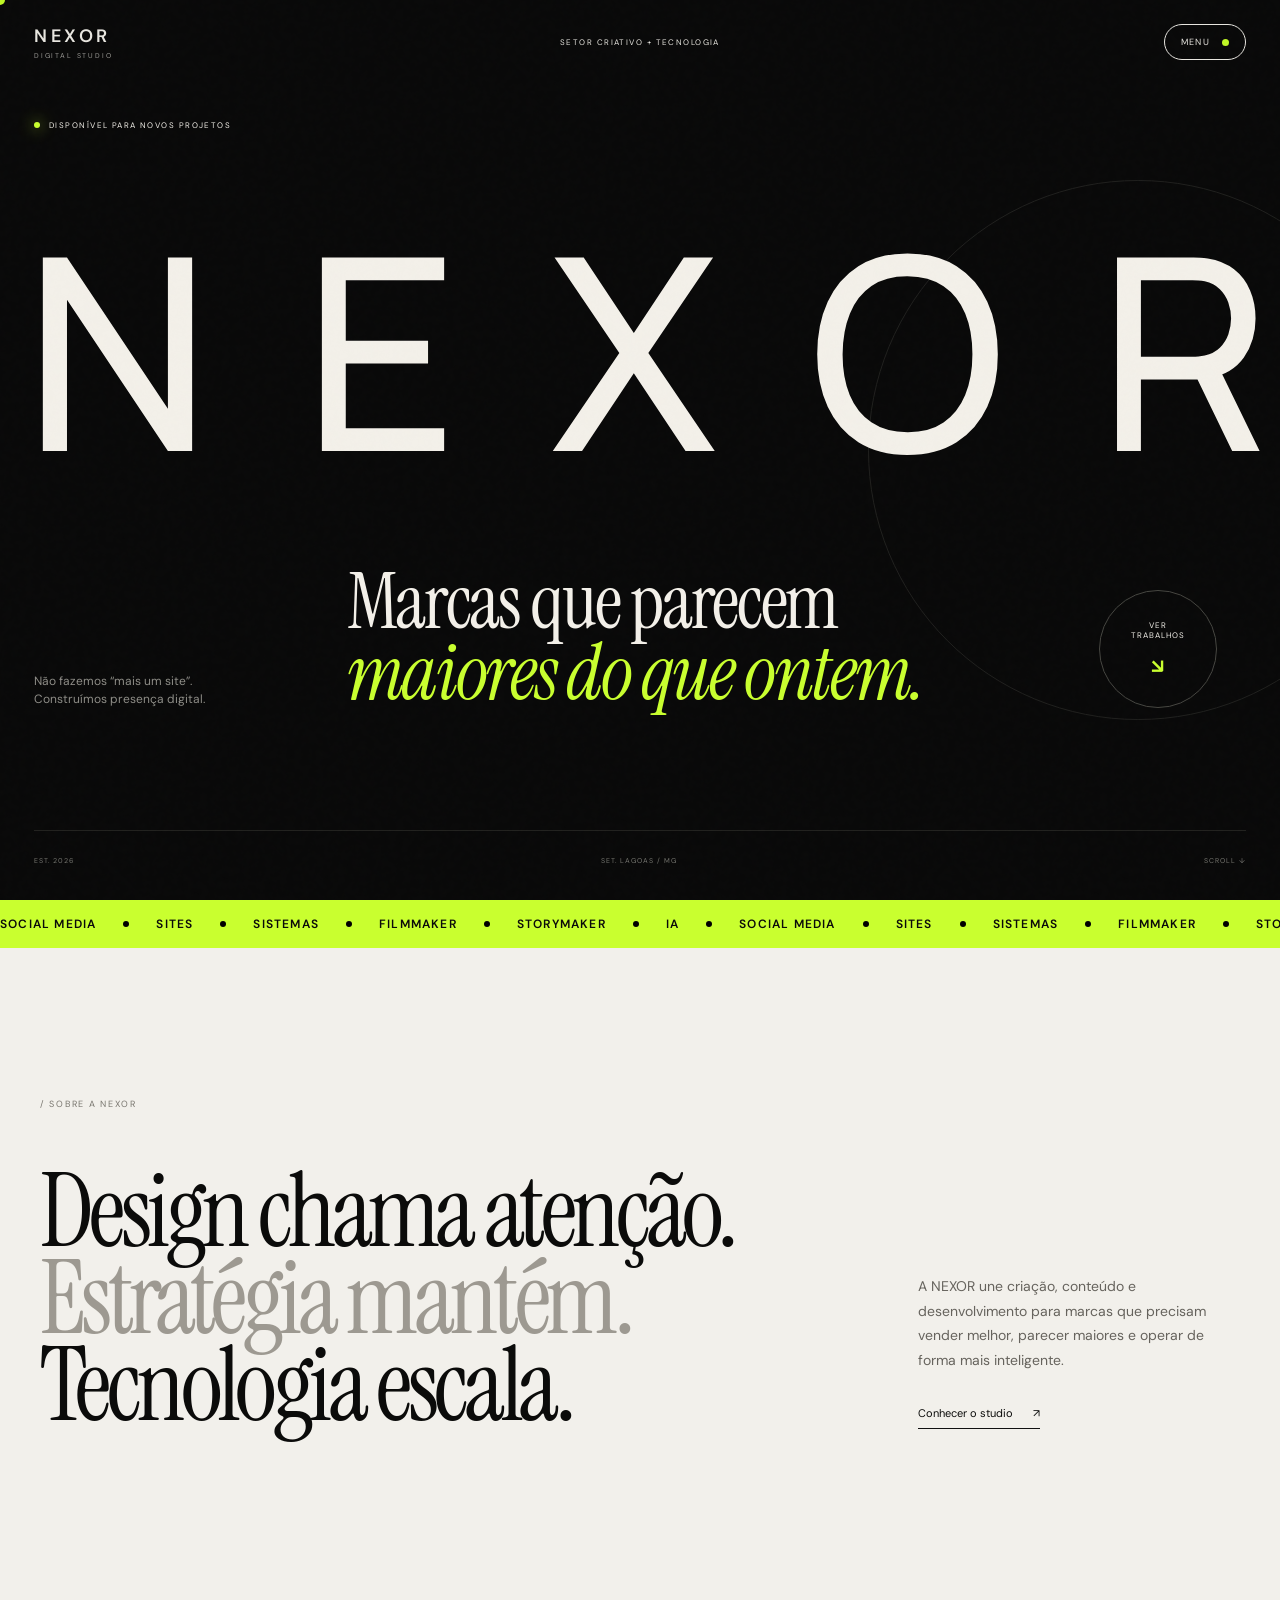
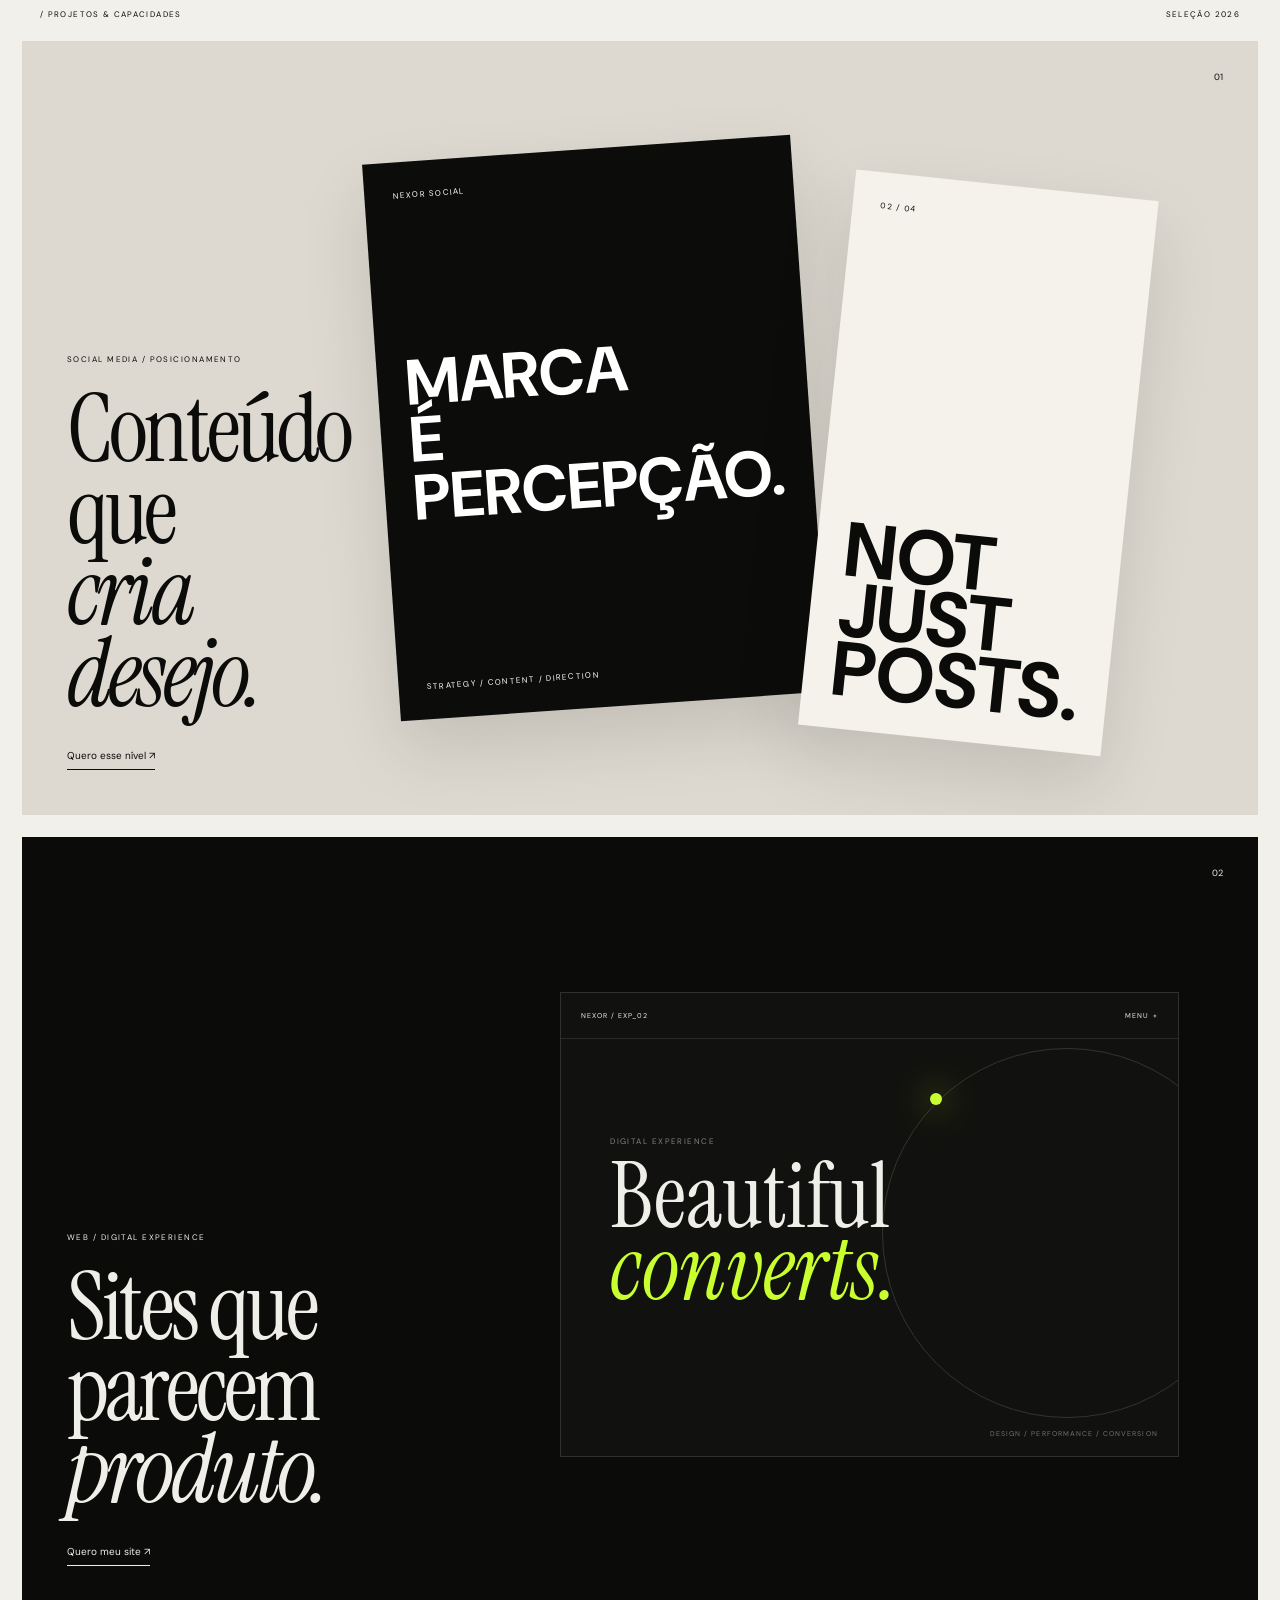
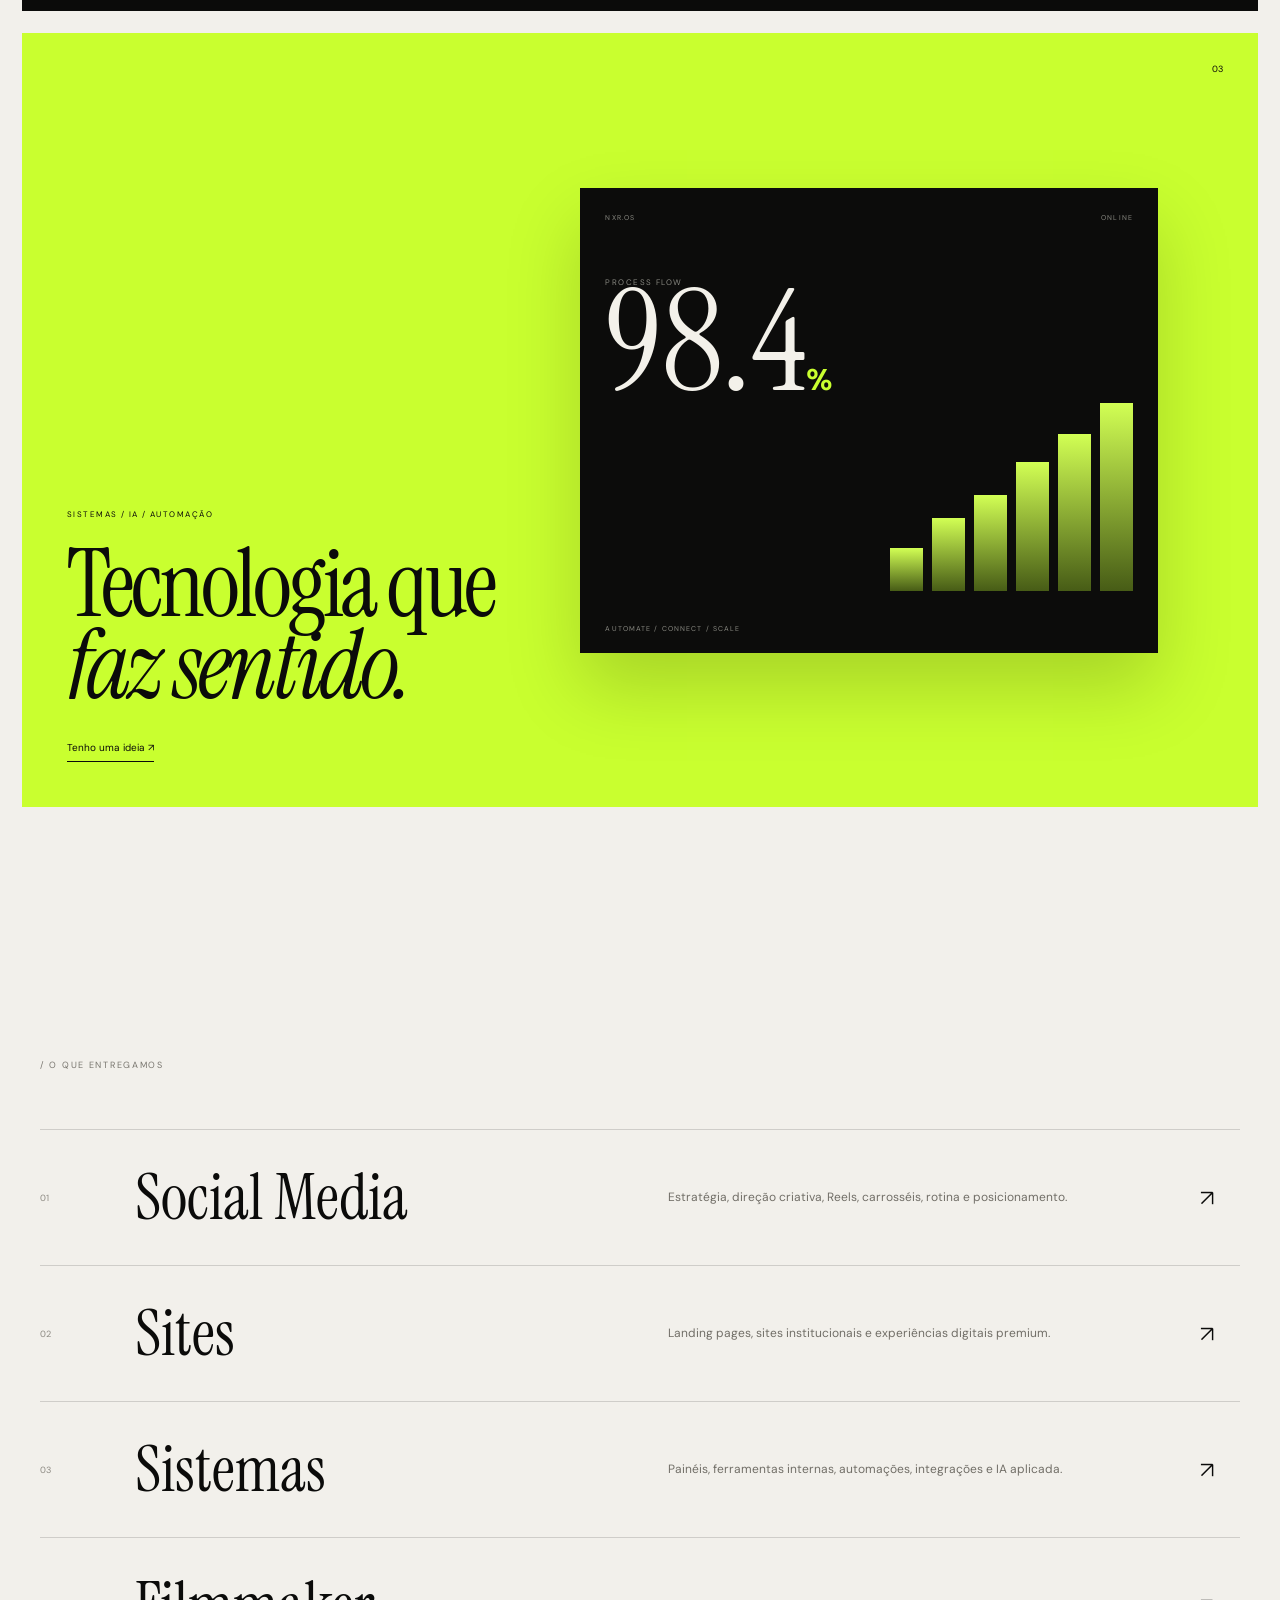
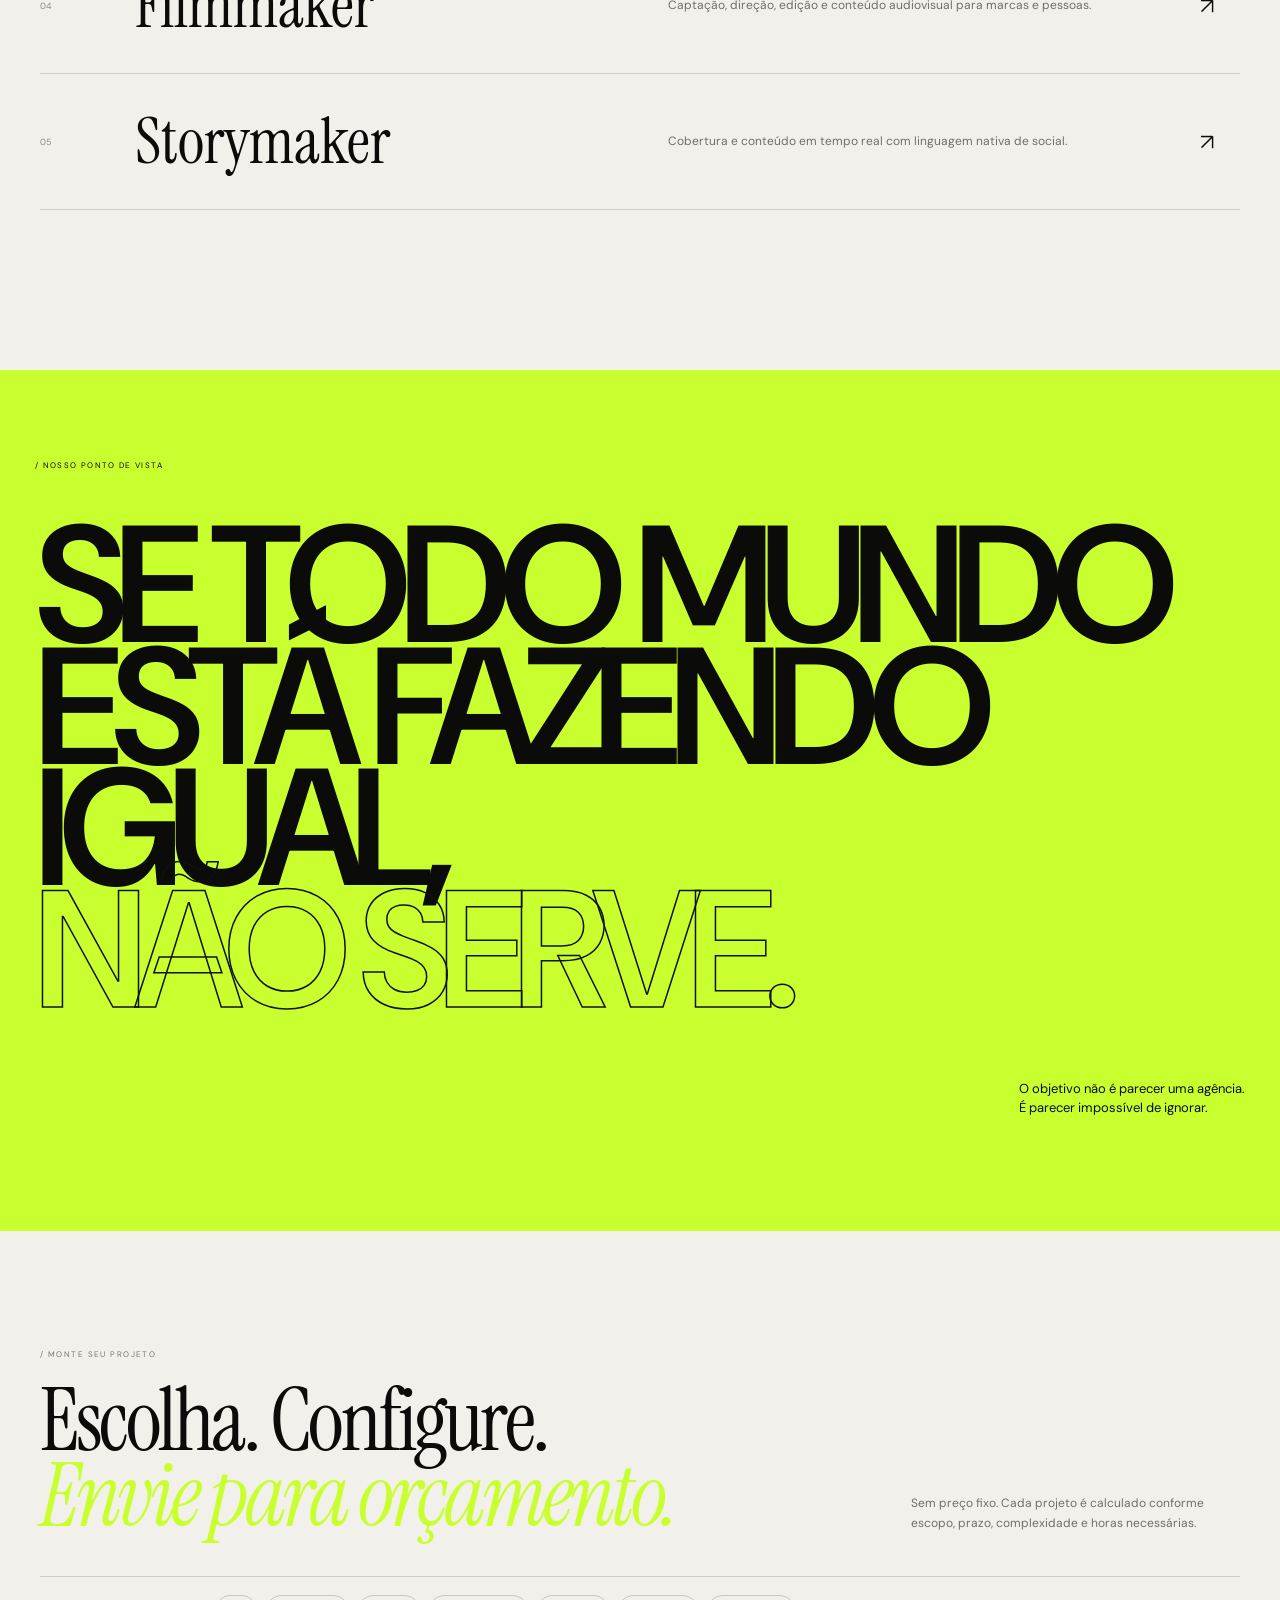
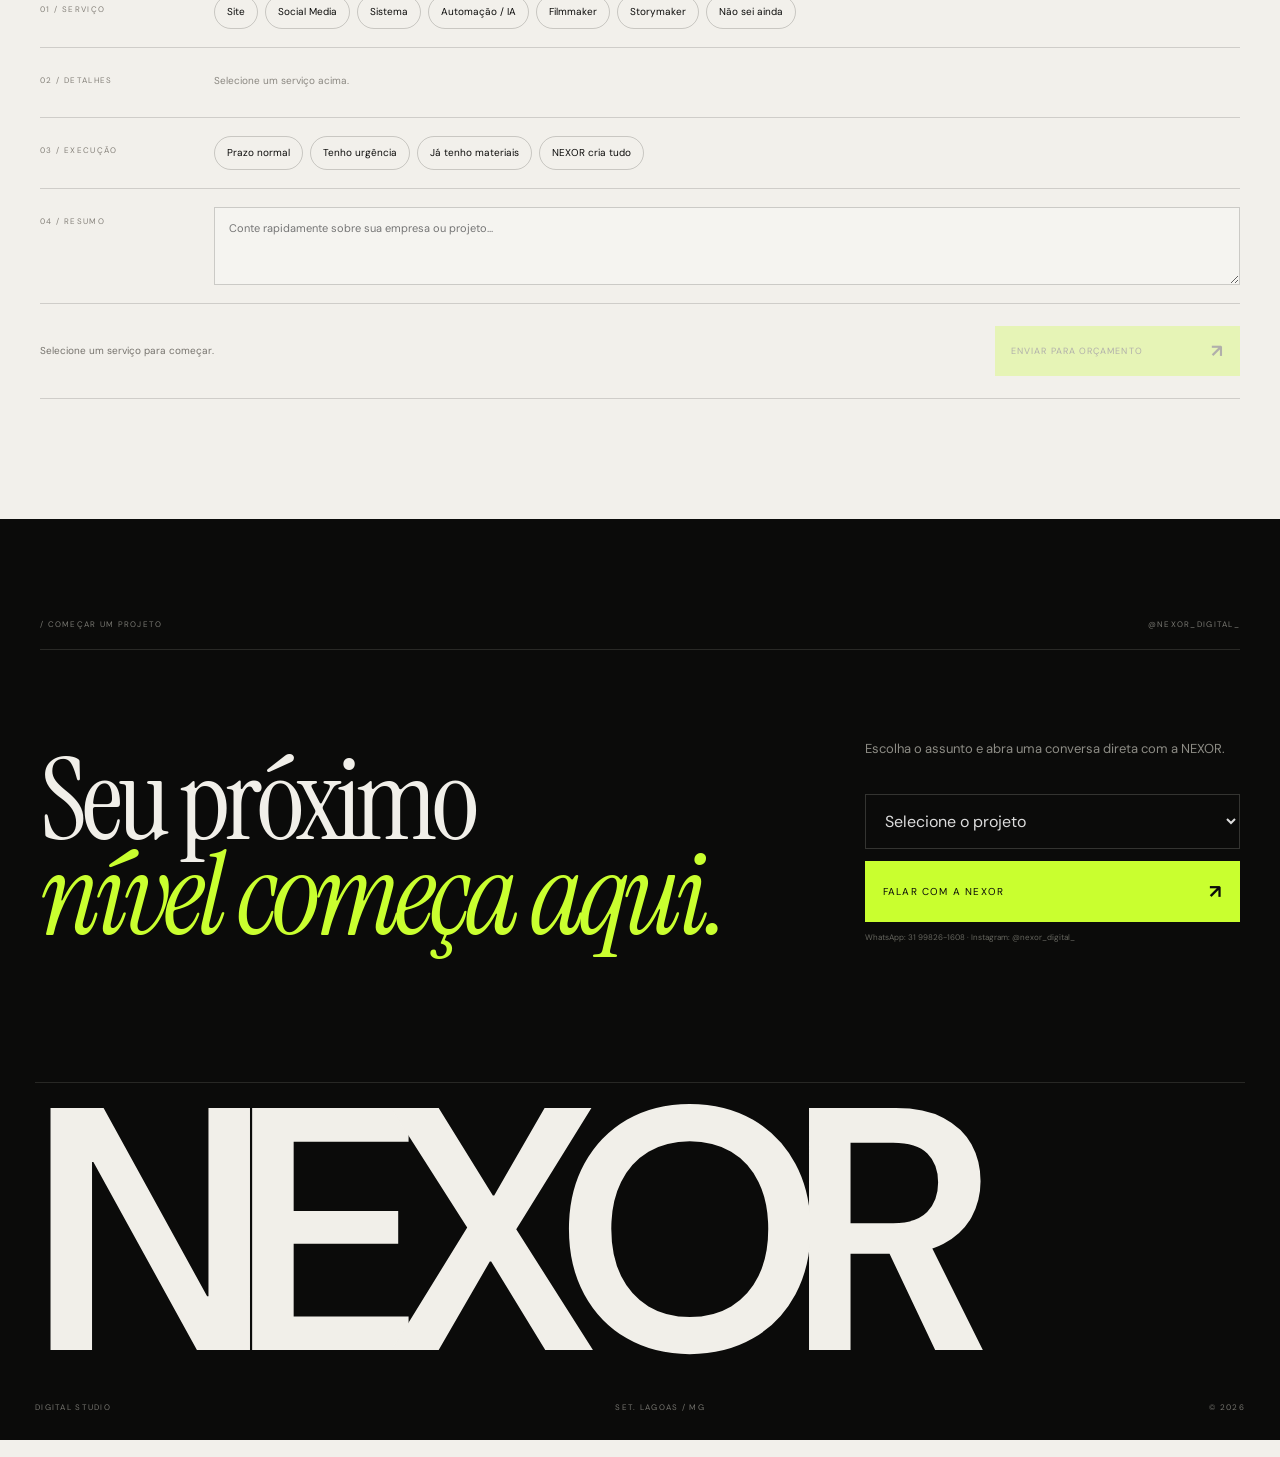
==== index.html @ 8ee5629b "Add files via upload" ====
<!doctype html>
<html lang="pt-BR">
<head>
  <meta charset="utf-8">
  <meta name="viewport" content="width=device-width,initial-scale=1">
  <meta name="theme-color" content="#090909">
  <meta name="description" content="NEXOR Digital — Social Media, Sites, Sistemas e Experiências Digitais.">
  <title>NEXOR — Digital Studio</title>
  <link rel="icon" href="/favicon.svg" type="image/svg+xml">
  <link rel="preconnect" href="https://fonts.googleapis.com">
  <link rel="preconnect" href="https://fonts.gstatic.com" crossorigin>
  <link href="https://fonts.googleapis.com/css2?family=DM+Sans:wght@300;400;500;600&family=Manrope:wght@300;400;500;600&family=Instrument+Serif:ital@0;1&display=swap" rel="stylesheet">
  <link rel="stylesheet" href="style.css">
</head>
<body>
  <div class="loader" id="loader">
    <div class="loader-brand">NEXOR</div>
    <div class="loader-line"><i></i></div>
    <div class="loader-count" id="loaderCount">00</div>
  </div>

  <div class="cursor" id="cursor"></div>
  <div class="grain"></div>

  <header class="header">
    <a class="logo" href="#top">
      <span class="logo-main">NEXOR</span>
      <span class="logo-sub">DIGITAL STUDIO</span>
    </a>

    <div class="header-center">SETOR CRIATIVO + TECNOLOGIA</div>

    <button class="menu-trigger magnetic" id="menuTrigger">
      <span>MENU</span>
      <i></i>
    </button>
  </header>

  <aside class="menu-panel" id="menuPanel">
    <div class="menu-close" id="menuClose">FECHAR</div>
    <nav>
      <a href="#work">Projetos <span>01</span></a>
      <a href="#services">Serviços <span>02</span></a>
      <a href="#about">Studio <span>03</span></a>
      <a href="#orcamento">Orçamento <span>04</span></a>
      <a href="#contact">Contato <span>05</span></a>
    </nav>
    <div class="menu-meta">
      <span>Social Media</span>
      <span>Sites</span>
      <span>Sistemas</span>
      <span>Vídeo</span>
      <span>IA</span>
    </div>
  </aside>

  <main id="top">
    <section class="hero">
      <div class="hero-status">
        <i></i> DISPONÍVEL PARA NOVOS PROJETOS
      </div>

      <div class="hero-word">
        <span>N</span><span>E</span><span>X</span><span>O</span><span>R</span>
      </div>

      <div class="hero-lower">
        <div class="hero-copy">
          <p>Não fazemos “mais um site”.<br>Construímos presença digital.</p>
        </div>

        <div class="hero-statement">
          <h1>Marcas que parecem<br><em>maiores do que ontem.</em></h1>
        </div>

        <a class="circle-cta magnetic" href="#work">
          <span>VER<br>TRABALHOS</span>
          <b>↘</b>
        </a>
      </div>

      <div class="hero-index">
        <span>EST. 2026</span>
        <span>SET. LAGOAS / MG</span>
        <span>SCROLL ↓</span>
      </div>
    </section>

    <section class="ticker">
      <div class="ticker-track">
        <span>SOCIAL MEDIA</span><i></i><span>SITES</span><i></i><span>SISTEMAS</span><i></i><span>FILMMAKER</span><i></i><span>STORYMAKER</span><i></i><span>IA</span><i></i>
        <span>SOCIAL MEDIA</span><i></i><span>SITES</span><i></i><span>SISTEMAS</span><i></i><span>FILMMAKER</span><i></i><span>STORYMAKER</span><i></i><span>IA</span><i></i>
      </div>
    </section>

    <section class="intro" id="about">
      <div class="eyebrow">/ SOBRE A NEXOR</div>
      <div class="intro-grid">
        <h2>Design chama atenção.<br><span>Estratégia mantém.</span><br>Tecnologia escala.</h2>
        <div class="intro-aside">
          <p>A NEXOR une criação, conteúdo e desenvolvimento para marcas que precisam vender melhor, parecer maiores e operar de forma mais inteligente.</p>
          <a href="#services" class="line-link">Conhecer o studio <span>↗</span></a>
        </div>
      </div>
    </section>

    <section class="work" id="work">
      <div class="section-head">
        <span>/ PROJETOS & CAPACIDADES</span>
        <span>SELEÇÃO 2026</span>
      </div>

      <article class="project project-light">
        <div class="project-number">01</div>
        <div class="project-copy">
          <p>SOCIAL MEDIA / POSICIONAMENTO</p>
          <h3>Conteúdo que<br><em>cria desejo.</em></h3>
          <a href="#orcamento" class="project-link">Quero esse nível ↗</a>
        </div>
        <div class="project-art art-social">
          <div class="poster poster-one">
            <span>NEXOR SOCIAL</span>
            <strong>MARCA<br>É PERCEPÇÃO.</strong>
            <small>STRATEGY / CONTENT / DIRECTION</small>
          </div>
          <div class="poster poster-two">
            <span>02 / 04</span>
            <strong>NOT<br>JUST<br>POSTS.</strong>
          </div>
        </div>
      </article>

      <article class="project project-dark">
        <div class="project-number">02</div>
        <div class="project-copy">
          <p>WEB / DIGITAL EXPERIENCE</p>
          <h3>Sites que parecem<br><em>produto.</em></h3>
          <a href="#orcamento" class="project-link">Quero meu site ↗</a>
        </div>
        <div class="project-art art-web">
          <div class="web-window">
            <div class="web-top">
              <span>NEXOR / EXP_02</span>
              <span>MENU +</span>
            </div>
            <div class="web-center">
              <p>DIGITAL EXPERIENCE</p>
              <h4>Beautiful<br><em>converts.</em></h4>
            </div>
            <div class="web-orbit"></div>
            <div class="web-footer">DESIGN / PERFORMANCE / CONVERSION</div>
          </div>
        </div>
      </article>

      <article class="project project-acid">
        <div class="project-number">03</div>
        <div class="project-copy">
          <p>SISTEMAS / IA / AUTOMAÇÃO</p>
          <h3>Tecnologia que<br><em>faz sentido.</em></h3>
          <a href="#orcamento" class="project-link">Tenho uma ideia ↗</a>
        </div>
        <div class="project-art art-system">
          <div class="terminal">
            <div class="terminal-top">
              <span>NXR.OS</span>
              <span>ONLINE</span>
            </div>
            <div class="metric">
              <span>PROCESS FLOW</span>
              <strong>98.4</strong><b>%</b>
            </div>
            <div class="graph">
              <i style="height:22%"></i><i style="height:37%"></i><i style="height:49%"></i><i style="height:66%"></i><i style="height:80%"></i><i style="height:96%"></i>
            </div>
            <div class="terminal-bottom">AUTOMATE / CONNECT / SCALE</div>
          </div>
        </div>
      </article>
    </section>

    <section class="services" id="services">
      <div class="eyebrow">/ O QUE ENTREGAMOS</div>
      <div class="services-list">
        <a href="#orcamento" class="service-row">
          <span>01</span>
          <h3>Social Media</h3>
          <p>Estratégia, direção criativa, Reels, carrosséis, rotina e posicionamento.</p>
          <b>↗</b>
        </a>
        <a href="#orcamento" class="service-row">
          <span>02</span>
          <h3>Sites</h3>
          <p>Landing pages, sites institucionais e experiências digitais premium.</p>
          <b>↗</b>
        </a>
        <a href="#orcamento" class="service-row">
          <span>03</span>
          <h3>Sistemas</h3>
          <p>Painéis, ferramentas internas, automações, integrações e IA aplicada.</p>
          <b>↗</b>
        </a>
        <a href="#orcamento" class="service-row">
          <span>04</span>
          <h3>Filmmaker</h3>
          <p>Captação, direção, edição e conteúdo audiovisual para marcas e pessoas.</p>
          <b>↗</b>
        </a>
        <a href="#orcamento" class="service-row">
          <span>05</span>
          <h3>Storymaker</h3>
          <p>Cobertura e conteúdo em tempo real com linguagem nativa de social.</p>
          <b>↗</b>
        </a>
      </div>
    </section>

    <section class="manifesto">
      <div class="manifesto-small">/ NOSSO PONTO DE VISTA</div>
      <div class="manifesto-text">
        <span>SE TODO MUNDO</span>
        <span>ESTÁ FAZENDO</span>
        <span>IGUAL,</span>
        <span class="outline">NÃO SERVE.</span>
      </div>
      <p>O objetivo não é parecer uma agência.<br>É parecer impossível de ignorar.</p>
    </section>


    <section class="compact-builder" id="orcamento">
      <div class="compact-builder-head">
        <div>
          <span>/ MONTE SEU PROJETO</span>
          <h2>Escolha. Configure.<br><em>Envie para orçamento.</em></h2>
        </div>
        <p>Sem preço fixo. Cada projeto é calculado conforme escopo, prazo, complexidade e horas necessárias.</p>
      </div>

      <div class="compact-builder-box">
        <div class="compact-step">
          <span class="compact-label">01 / SERVIÇO</span>
          <div class="chip-list" id="serviceChips">
            <button class="chip service-chip" data-service="Site">Site</button>
            <button class="chip service-chip" data-service="Social Media">Social Media</button>
            <button class="chip service-chip" data-service="Sistema">Sistema</button>
            <button class="chip service-chip" data-service="Automação / IA">Automação / IA</button>
            <button class="chip service-chip" data-service="Filmmaker">Filmmaker</button>
            <button class="chip service-chip" data-service="Storymaker">Storymaker</button>
            <button class="chip service-chip" data-service="Orientação">Não sei ainda</button>
          </div>
        </div>

        <div class="compact-step compact-details-wrap" id="detailWrap">
          <span class="compact-label">02 / DETALHES</span>
          <p class="compact-hint" id="detailHint">Selecione um serviço acima.</p>
          <div class="chip-list detail-chips" id="detailChips"></div>
        </div>

        <div class="compact-step">
          <span class="compact-label">03 / EXECUÇÃO</span>
          <div class="chip-list">
            <button class="chip execution-chip" data-group="prazo" data-value="Prazo normal">Prazo normal</button>
            <button class="chip execution-chip" data-group="prazo" data-value="Tenho urgência">Tenho urgência</button>
            <button class="chip execution-chip" data-group="conteudo" data-value="Já tenho os materiais">Já tenho materiais</button>
            <button class="chip execution-chip" data-group="conteudo" data-value="Quero que a NEXOR crie a estrutura e o conteúdo">NEXOR cria tudo</button>
          </div>
        </div>

        <div class="compact-step">
          <span class="compact-label">04 / RESUMO</span>
          <textarea id="compactDescription" maxlength="500" placeholder="Conte rapidamente sobre sua empresa ou projeto..."></textarea>
        </div>

        <div class="compact-footer">
          <div class="compact-status" id="compactStatus">Selecione um serviço para começar.</div>
          <button class="compact-whatsapp" id="compactWhatsapp" disabled>
            <span>ENVIAR PARA ORÇAMENTO</span>
            <b>↗</b>
          </button>
        </div>
      </div>
    </section>


    <section class="contact" id="contact">
      <div class="contact-top">
        <span>/ COMEÇAR UM PROJETO</span>
        <span>@NEXOR_DIGITAL_</span>
      </div>

      <div class="contact-main">
        <h2>Seu próximo<br><em>nível começa aqui.</em></h2>

        <div class="contact-side">
          <p>Escolha o assunto e abra uma conversa direta com a NEXOR.</p>

          <select id="serviceSelect">
            <option value="um projeto digital">Selecione o projeto</option>
            <option value="Social Media">Social Media</option>
            <option value="um site">Site</option>
            <option value="um sistema">Sistema</option>
            <option value="automação e IA">Automação / IA</option>
            <option value="produção audiovisual">Filmmaker / Storymaker</option>
          </select>

          <button class="contact-btn magnetic" id="contactBtn">
            <span>FALAR COM A NEXOR</span>
            <b>↗</b>
          </button>
          <small>WhatsApp: 31 99826-1608 · Instagram: @nexor_digital_</small>
        </div>
      </div>
    </section>
  </main>

  <footer>
    <div class="footer-big">NEXOR</div>
    <div class="footer-row">
      <span>DIGITAL STUDIO</span>
      <span>SET. LAGOAS / MG</span>
      <span>© 2026</span>
    </div>
  </footer>

  <script src="script.js"></script>
</body>
</html>
---- style.css ----
:root{
  --bg:#f2f0eb;--ink:#0b0b0a;--muted:#75726c;--line:rgba(11,11,10,.15);
  --acid:#c9ff2f;--dark:#080808;--serif:"Instrument Serif",serif;--sans:"DM Sans",sans-serif;
}
*{box-sizing:border-box}
html{scroll-behavior:smooth}
body{margin:0;background:var(--bg);color:var(--ink);font-family:var(--sans);overflow-x:hidden}
a{color:inherit;text-decoration:none}
button,select{font:inherit}
.grain{position:fixed;inset:0;pointer-events:none;z-index:100;opacity:.028;background-image:url("data:image/svg+xml,%3Csvg viewBox='0 0 150 150' xmlns='http://www.w3.org/2000/svg'%3E%3Cfilter id='n'%3E%3CfeTurbulence type='fractalNoise' baseFrequency='.83' numOctaves='4' stitchTiles='stitch'/%3E%3C/filter%3E%3Crect width='100%25' height='100%25' filter='url(%23n)' opacity='.55'/%3E%3C/svg%3E")}
.loader{position:fixed;inset:0;background:#0a0a09;color:#f0eee8;z-index:999;display:grid;place-items:center;transition:transform .9s cubic-bezier(.8,0,.2,1)}
.loader.hide{transform:translateY(-100%)}
.loader-brand{font-size:clamp(90px,18vw,270px);font-weight:500;letter-spacing:-.08em}
.loader-line{position:absolute;bottom:40px;left:40px;right:40px;height:1px;background:#2b2b28}.loader-line i{display:block;width:0;height:100%;background:var(--acid);transition:width .1s}
.loader-count{position:absolute;right:40px;bottom:55px;font-size:12px}
.cursor{position:fixed;width:10px;height:10px;border-radius:50%;background:var(--acid);pointer-events:none;z-index:200;mix-blend-mode:difference;transform:translate(-50%,-50%);transition:width .2s,height .2s}
.header{position:fixed;left:0;right:0;top:0;height:84px;padding:0 34px;display:grid;grid-template-columns:1fr 1fr 1fr;align-items:center;z-index:50;color:#f1efe9;mix-blend-mode:difference}
.logo{display:flex;flex-direction:column;width:max-content}.logo-main{font-size:18px;letter-spacing:.2em;font-weight:600}.logo-sub{font-size:7px;letter-spacing:.26em;margin-top:3px;opacity:.65}
.header-center{text-align:center;font-size:8px;letter-spacing:.18em}
.menu-trigger{justify-self:end;border:1px solid currentColor;background:none;color:inherit;border-radius:999px;padding:11px 16px;display:flex;gap:12px;align-items:center;font-size:9px;letter-spacing:.15em}.menu-trigger i{width:7px;height:7px;background:var(--acid);border-radius:50%}
.menu-panel{position:fixed;inset:0;background:var(--acid);z-index:80;padding:40px;display:flex;flex-direction:column;justify-content:center;transform:translateY(-102%);transition:.7s cubic-bezier(.8,0,.2,1)}
.menu-panel.open{transform:none}.menu-close{position:absolute;top:35px;right:40px;font-size:10px;letter-spacing:.17em;cursor:pointer}
.menu-panel nav{display:flex;flex-direction:column}.menu-panel nav a{font-size:clamp(55px,8vw,120px);line-height:.9;font-weight:500;letter-spacing:-.06em;border-bottom:1px solid rgba(0,0,0,.2);padding:10px 0}.menu-panel nav a span{font-size:10px;vertical-align:top;margin-left:18px;letter-spacing:0}.menu-meta{position:absolute;left:40px;bottom:30px;display:flex;gap:20px;font-size:9px;letter-spacing:.13em}
.hero{min-height:100vh;background:#090909;color:#f3f0e9;padding:120px 34px 35px;display:flex;flex-direction:column;justify-content:space-between;position:relative;overflow:hidden}
.hero:after{content:"";position:absolute;width:42vw;height:42vw;border:1px solid #20201e;border-radius:50%;right:-10vw;top:20vh}
.hero-status{font-size:8px;letter-spacing:.18em;display:flex;align-items:center;gap:9px}.hero-status i{width:6px;height:6px;border-radius:50%;background:var(--acid);box-shadow:0 0 15px var(--acid)}
.hero-word{display:flex;justify-content:space-between;font-family:"Manrope";font-weight:500;font-size:clamp(100px,21vw,330px);line-height:.72;letter-spacing:-.09em;margin-left:-10px;z-index:2}.hero-word span{transition:transform .45s cubic-bezier(.2,.8,.2,1)}.hero-word span:hover{transform:translateY(-18px)}
.hero-lower{display:grid;grid-template-columns:.65fr 1.7fr .35fr;align-items:end;gap:40px;position:relative;z-index:2}
.hero-copy p{font-size:12px;line-height:1.5;color:#8e8d87;margin:0}.hero-statement h1{font-family:var(--serif);font-weight:400;font-size:clamp(45px,6vw,92px);line-height:.92;margin:0;letter-spacing:-.03em}.hero-statement em{color:var(--acid);font-weight:400}
.circle-cta{width:118px;height:118px;border:1px solid #464641;border-radius:50%;display:flex;flex-direction:column;align-items:center;justify-content:center;gap:13px;font-size:8px;letter-spacing:.12em;text-align:center;transition:.25s}.circle-cta b{color:var(--acid);font-size:20px}.circle-cta:hover{background:var(--acid);color:#0b0b0a;border-color:var(--acid)}.circle-cta:hover b{color:#0b0b0a}
.hero-index{display:flex;justify-content:space-between;padding-top:25px;border-top:1px solid #22221f;font-size:7px;letter-spacing:.15em;color:#75756f;z-index:2}
.ticker{background:var(--acid);overflow:hidden;padding:16px 0}.ticker-track{width:max-content;display:flex;align-items:center;gap:27px;animation:ticker 22s linear infinite;font-size:12px;font-weight:600;letter-spacing:.1em}.ticker-track i{width:6px;height:6px;background:#000;border-radius:50%}@keyframes ticker{to{transform:translateX(-50%)}}
.intro{padding:150px 40px 180px}.eyebrow{font-size:9px;letter-spacing:.19em;color:#78756e;margin-bottom:58px}.intro-grid{display:grid;grid-template-columns:1.4fr .6fr;gap:10vw;align-items:end}.intro h2{font-family:var(--serif);font-weight:400;font-size:clamp(58px,8vw,120px);line-height:.85;letter-spacing:-.045em;margin:0}.intro h2 span{color:#9d9991}.intro-aside p{font-size:14px;line-height:1.75;color:#66635d}.line-link{display:inline-flex;gap:20px;border-bottom:1px solid #111;padding-bottom:8px;margin-top:20px;font-size:11px}
.work{padding:0 22px 100px}.section-head{display:flex;justify-content:space-between;padding:0 18px 22px;font-size:8px;letter-spacing:.17em}
.project{min-height:86vh;margin-bottom:22px;position:relative;display:grid;grid-template-columns:.8fr 1.2fr;padding:45px;overflow:hidden}.project-number{position:absolute;top:30px;right:35px;font-size:9px}.project-copy{align-self:end;z-index:3}.project-copy>p{font-size:8px;letter-spacing:.18em;margin-bottom:24px}.project-copy h3{font-family:var(--serif);font-size:clamp(55px,7.4vw,112px);font-weight:400;line-height:.86;letter-spacing:-.04em;margin:0}.project-copy h3 em{font-weight:400}.project-link{display:inline-block;margin-top:35px;font-size:10px;border-bottom:1px solid currentColor;padding-bottom:7px}.project-art{display:grid;place-items:center;position:relative}
.project-light{background:#ddd9d0}.project-dark{background:#0b0b0a;color:#f0eee8}.project-acid{background:var(--acid)}
.art-social{grid-template-columns:1fr 1fr;gap:20px}.poster{height:62vh;max-height:670px;width:100%;padding:28px;display:flex;flex-direction:column;justify-content:space-between;box-shadow:0 30px 70px rgba(0,0,0,.12)}.poster-one{background:#0c0c0b;color:white;transform:rotate(-4deg)}.poster-one strong{font-size:clamp(40px,5vw,72px);line-height:.9}.poster-two{background:#f5f2eb;transform:rotate(6deg) translateY(35px)}.poster-two strong{font-size:clamp(50px,6vw,90px);line-height:.78}.poster span,.poster small{font-size:8px;letter-spacing:.16em}
.web-window{width:90%;height:68%;border:1px solid #30302d;position:relative;overflow:hidden;background:#11110f}.web-top{display:flex;justify-content:space-between;padding:18px 20px;border-bottom:1px solid #2a2a27;font-size:7px;letter-spacing:.15em}.web-center{position:absolute;left:8%;top:50%;transform:translateY(-50%);z-index:2}.web-center p{font-size:8px;letter-spacing:.18em;color:#83827c}.web-center h4{font-family:var(--serif);font-size:clamp(62px,7vw,105px);font-weight:400;line-height:.8;margin:15px 0}.web-center em{color:var(--acid)}.web-orbit{position:absolute;width:60%;aspect-ratio:1;border:1px solid #33332f;border-radius:50%;right:-12%;top:12%}.web-orbit:after{content:"";position:absolute;width:12px;height:12px;border-radius:50%;background:var(--acid);left:13%;top:12%;box-shadow:0 0 35px var(--acid)}.web-footer{position:absolute;bottom:18px;right:20px;font-size:7px;letter-spacing:.15em;color:#74736d}
.terminal{width:84%;height:68%;background:#0c0c0b;color:#f3f1ea;padding:25px;position:relative;box-shadow:0 35px 70px rgba(0,0,0,.17)}.terminal-top,.terminal-bottom{display:flex;justify-content:space-between;font-size:7px;letter-spacing:.16em;color:#888881}.terminal-bottom{position:absolute;left:25px;right:25px;bottom:20px}.metric{margin-top:55px}.metric span{display:block;font-size:8px;letter-spacing:.18em;color:#888881}.metric strong{font-family:var(--serif);font-size:clamp(90px,11vw,170px);font-weight:400;line-height:.8}.metric b{color:var(--acid);font-size:30px}.graph{position:absolute;right:25px;bottom:62px;width:42%;height:42%;display:flex;gap:9px;align-items:end}.graph i{flex:1;background:linear-gradient(#d2ff54,#475c16)}
.services{padding:130px 40px 160px}.services-list{border-top:1px solid var(--line)}.service-row{display:grid;grid-template-columns:70px 1fr 1fr 40px;gap:25px;align-items:center;padding:26px 0;border-bottom:1px solid var(--line);transition:.25s}.service-row:hover{padding-left:12px;background:rgba(255,255,255,.22)}.service-row>span{font-size:9px;color:#8c8982}.service-row h3{font-family:var(--serif);font-size:clamp(42px,5vw,70px);font-weight:400;margin:0}.service-row p{font-size:12px;color:#716e67;max-width:430px;line-height:1.6}.service-row b{font-size:23px;font-weight:300}
.manifesto{background:var(--acid);padding:90px 35px 100px;min-height:90vh;display:flex;flex-direction:column;justify-content:space-between}.manifesto-small{font-size:8px;letter-spacing:.17em}.manifesto-text{font-size:clamp(75px,13vw,200px);font-weight:600;line-height:.73;letter-spacing:-.075em;margin:55px 0}.manifesto-text span{display:block}.manifesto-text .outline{color:transparent;-webkit-text-stroke:1.5px #111}.manifesto p{align-self:flex-end;font-size:13px;line-height:1.5}
.contact{padding:100px 40px 140px;background:#0b0b0a;color:#f1efe9}.contact-top{display:flex;justify-content:space-between;padding-bottom:20px;border-bottom:1px solid #292926;font-size:8px;letter-spacing:.16em;color:#797872}.contact-main{display:grid;grid-template-columns:1.3fr .7fr;gap:10vw;padding-top:75px;align-items:end}.contact h2{font-family:var(--serif);font-weight:400;font-size:clamp(65px,9vw,135px);line-height:.82;letter-spacing:-.045em;margin:0}.contact h2 em{color:var(--acid)}.contact-side p{color:#8d8c85;font-size:13px;line-height:1.65}.contact-side select{width:100%;background:transparent;color:#ddd;border:1px solid #343431;padding:15px;margin:22px 0 12px}.contact-side select option{color:#111}.contact-btn{width:100%;border:0;background:var(--acid);color:#0b0b0a;padding:18px;display:flex;justify-content:space-between;align-items:center;font-size:10px;letter-spacing:.12em}.contact-btn b{font-size:19px}.contact-side small{display:block;color:#66665f;font-size:8px;margin-top:10px}
footer{background:#0b0b0a;color:#f1efe9;padding:0 35px 28px}.footer-big{font-size:clamp(150px,27vw,430px);font-weight:600;line-height:.72;letter-spacing:-.085em;border-top:1px solid #282825;padding-top:25px}.footer-row{display:flex;justify-content:space-between;font-size:8px;letter-spacing:.16em;color:#75746e;margin-top:45px}
@media(max-width:900px){
  .header-center{display:none}.header{grid-template-columns:1fr 1fr}
  .hero-lower{grid-template-columns:1fr}.circle-cta{position:absolute;right:0;bottom:0}.hero-copy{display:none}
  .intro-grid,.project,.contact-main{grid-template-columns:1fr}
  .project{min-height:auto;padding:30px}.project-copy{margin-bottom:60px}.project-art{min-height:530px}
  .service-row{grid-template-columns:40px 1fr 30px}.service-row p{grid-column:2/4}.service-row h3{font-size:46px}
}
@media(max-width:600px){
  .cursor{display:none}.header{height:70px;padding:0 20px}.hero{padding:100px 20px 25px;min-height:880px}.hero-word{font-size:28vw;margin-top:80px}
  .hero-statement h1{font-size:49px}.circle-cta{width:92px;height:92px}
  .intro{padding:110px 20px 130px}.intro h2{font-size:58px}.work{padding:0 10px 70px}.project{padding:24px;min-height:780px}
  .project-art{min-height:430px}.art-social{gap:8px}.poster{height:430px;padding:16px}.poster-two{transform:rotate(5deg) translateY(15px)}
  .web-window,.terminal{width:100%;height:70%}.services{padding:100px 20px 120px}.manifesto{padding:70px 20px}.manifesto-text{font-size:21vw}
  .contact{padding:80px 20px 110px}.contact h2{font-size:64px}.footer-big{font-size:31vw}.footer-row{flex-direction:column;gap:10px}
}


/* Compact project configurator — original site palette preserved */
.compact-builder{
  padding:110px 40px 120px;
  background:var(--bg);
  color:var(--ink);
}
.compact-builder-head{
  display:grid;
  grid-template-columns:1.4fr .6fr;
  gap:8vw;
  align-items:end;
  margin-bottom:42px;
}
.compact-builder-head>div>span{
  font-size:8px;
  letter-spacing:.18em;
  color:#78756e;
}
.compact-builder-head h2{
  font-family:var(--serif);
  font-size:clamp(52px,6.8vw,98px);
  line-height:.86;
  letter-spacing:-.04em;
  font-weight:400;
  margin:22px 0 0;
}
.compact-builder-head h2 em{
  color:var(--acid);
  font-weight:400;
}
.compact-builder-head>p{
  font-size:12px;
  line-height:1.7;
  color:#716e67;
  max-width:430px;
  margin:0;
}
.compact-builder-box{
  border-top:1px solid var(--line);
  border-bottom:1px solid var(--line);
}
.compact-step{
  display:grid;
  grid-template-columns:150px 1fr;
  gap:24px;
  padding:18px 0;
  border-bottom:1px solid var(--line);
  align-items:start;
}
.compact-label{
  font-size:8px;
  letter-spacing:.17em;
  color:#85817a;
  padding-top:9px;
}
.chip-list{
  display:flex;
  flex-wrap:wrap;
  gap:7px;
}
.chip{
  border:1px solid rgba(11,11,10,.18);
  background:transparent;
  color:var(--ink);
  border-radius:999px;
  padding:8px 12px;
  min-height:34px;
  font-size:10px;
  line-height:1;
  cursor:pointer;
  transition:.18s;
}
.chip:hover{
  border-color:var(--acid);
}
.chip.selected{
  background:var(--acid);
  border-color:var(--acid);
  color:#0b0b0a;
}
.compact-details-wrap{
  min-height:70px;
}
.compact-hint{
  margin:8px 0 0;
  font-size:10px;
  color:#8a8780;
}
.detail-chips:empty{
  display:none;
}
.compact-step textarea{
  width:100%;
  min-height:78px;
  max-height:150px;
  resize:vertical;
  border:1px solid rgba(11,11,10,.18);
  background:rgba(255,255,255,.24);
  padding:12px 14px;
  color:var(--ink);
  outline:none;
  font:inherit;
  font-size:11px;
  line-height:1.55;
}
.compact-step textarea:focus{
  border-color:var(--acid);
}
.compact-footer{
  display:flex;
  align-items:center;
  justify-content:space-between;
  gap:25px;
  padding:22px 0;
}
.compact-status{
  font-size:10px;
  color:#76736d;
  line-height:1.5;
}
.compact-whatsapp{
  border:0;
  background:var(--acid);
  color:#0b0b0a;
  padding:13px 16px;
  min-width:245px;
  display:flex;
  justify-content:space-between;
  align-items:center;
  gap:25px;
  font-size:9px;
  letter-spacing:.12em;
  cursor:pointer;
}
.compact-whatsapp b{
  font-size:18px;
}
.compact-whatsapp:disabled{
  opacity:.28;
  cursor:not-allowed;
}
@media(max-width:900px){
  .compact-builder-head{grid-template-columns:1fr;gap:25px}
  .compact-step{grid-template-columns:115px 1fr}
}
@media(max-width:600px){
  .compact-builder{padding:85px 20px 95px}
  .compact-builder-head h2{font-size:54px}
  .compact-step{
    grid-template-columns:1fr;
    gap:9px;
    padding:16px 0;
  }
  .compact-label{padding-top:0}
  .chip-list{gap:6px}
  .chip{
    padding:7px 10px;
    min-height:31px;
    font-size:9px;
  }
  .compact-footer{
    flex-direction:column;
    align-items:stretch;
  }
  .compact-whatsapp{
    width:100%;
    min-width:0;
  }
}
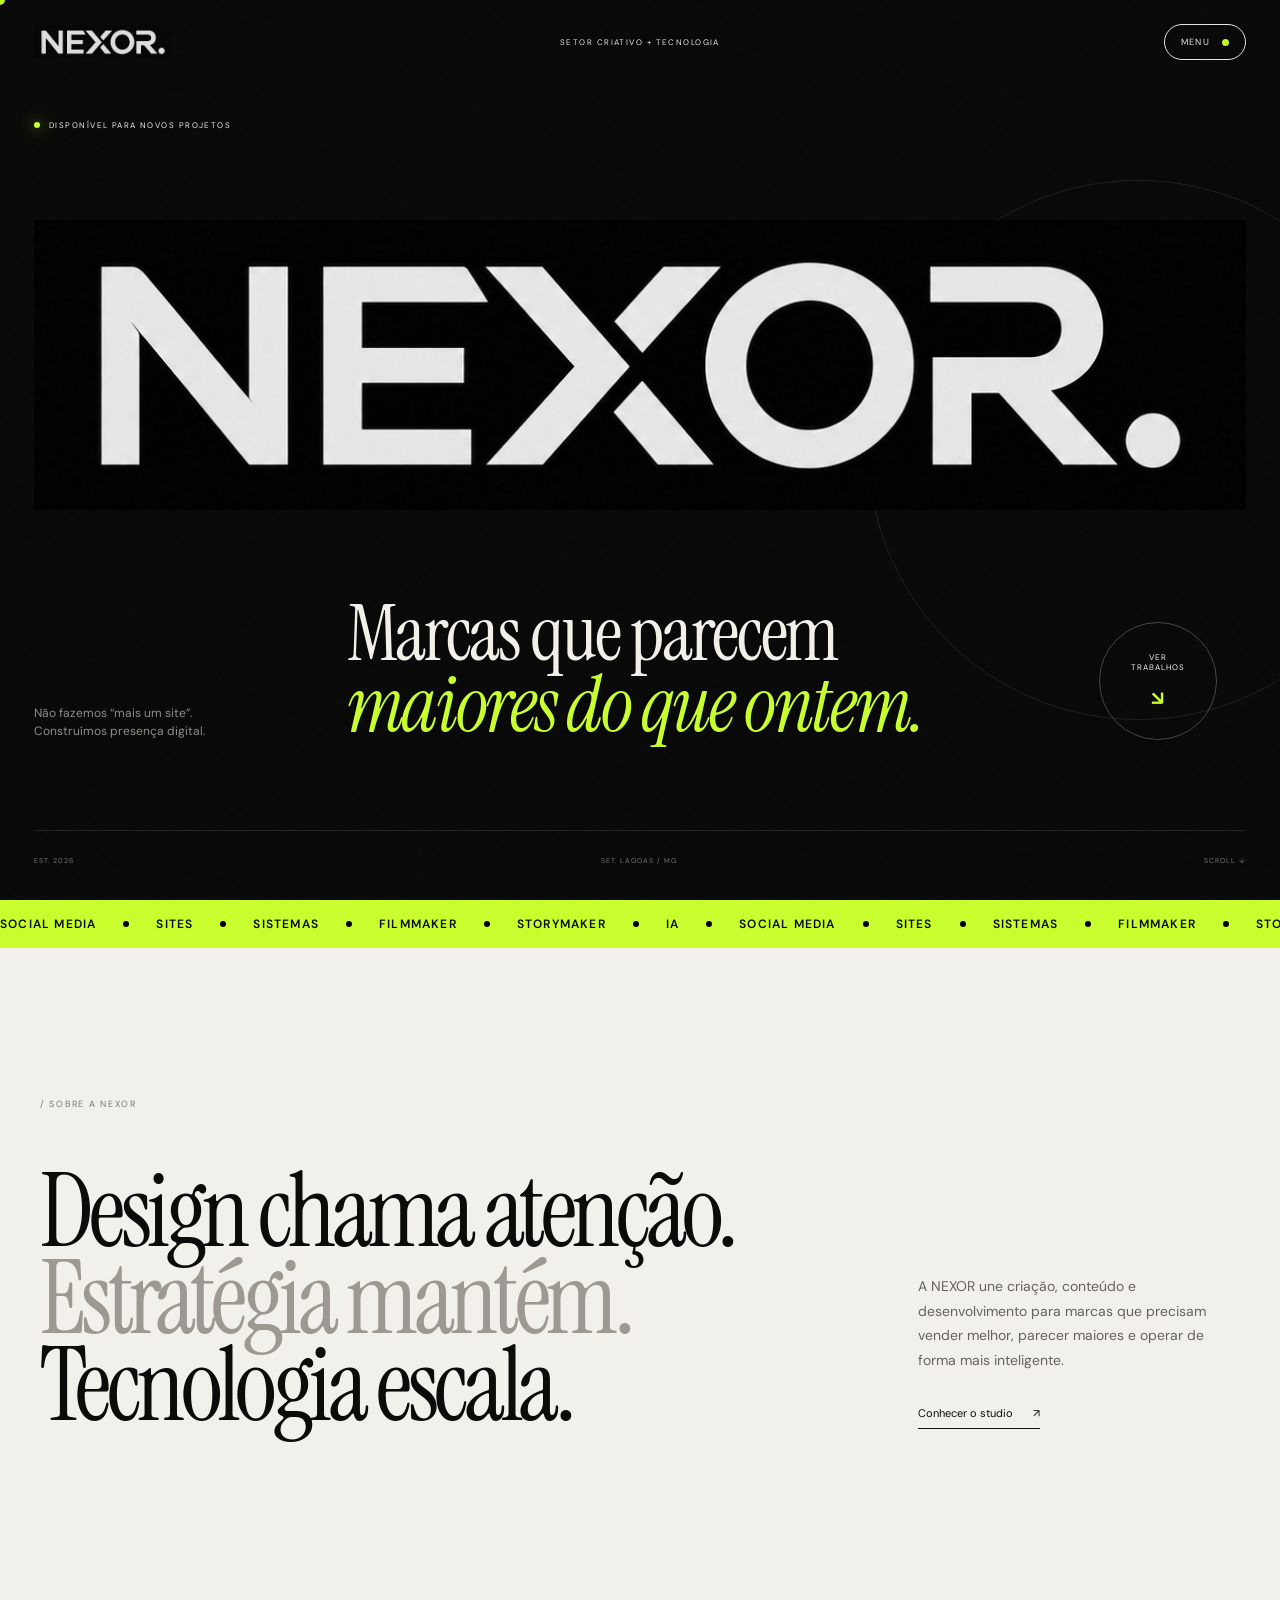
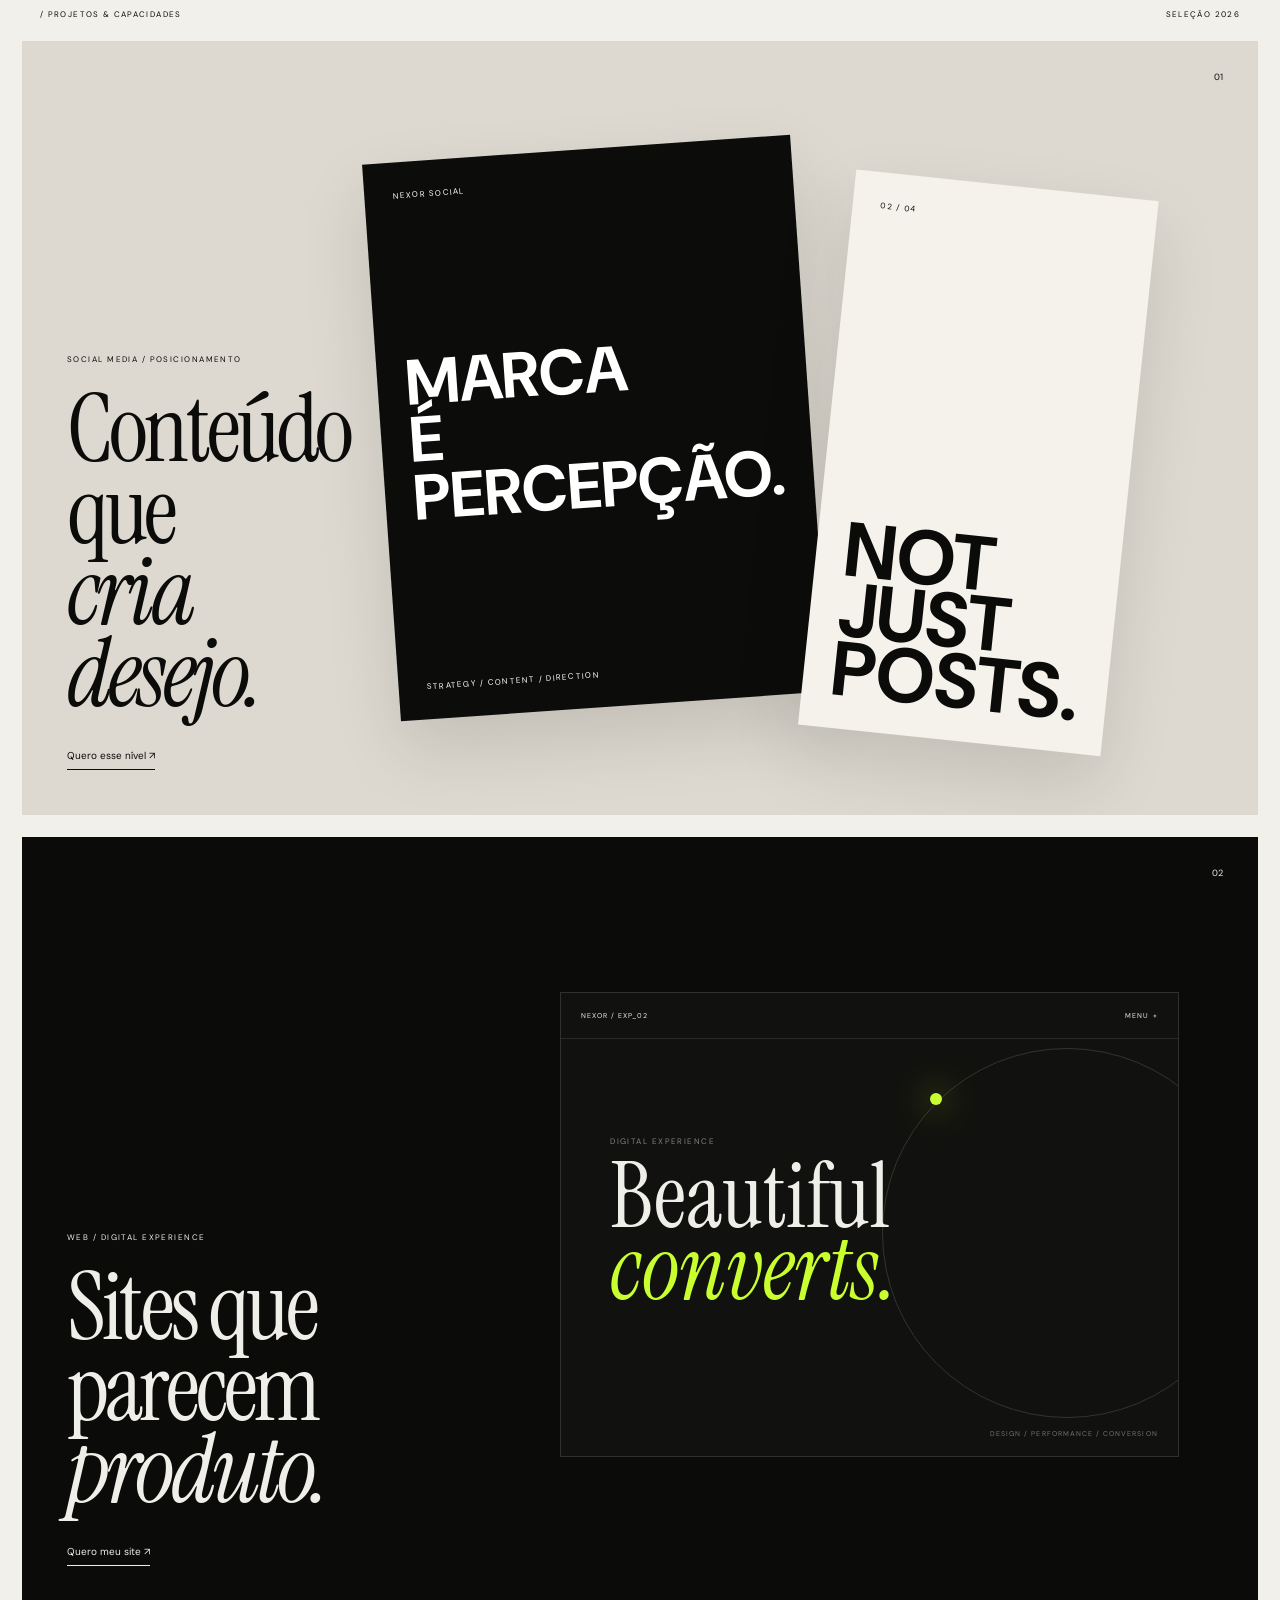
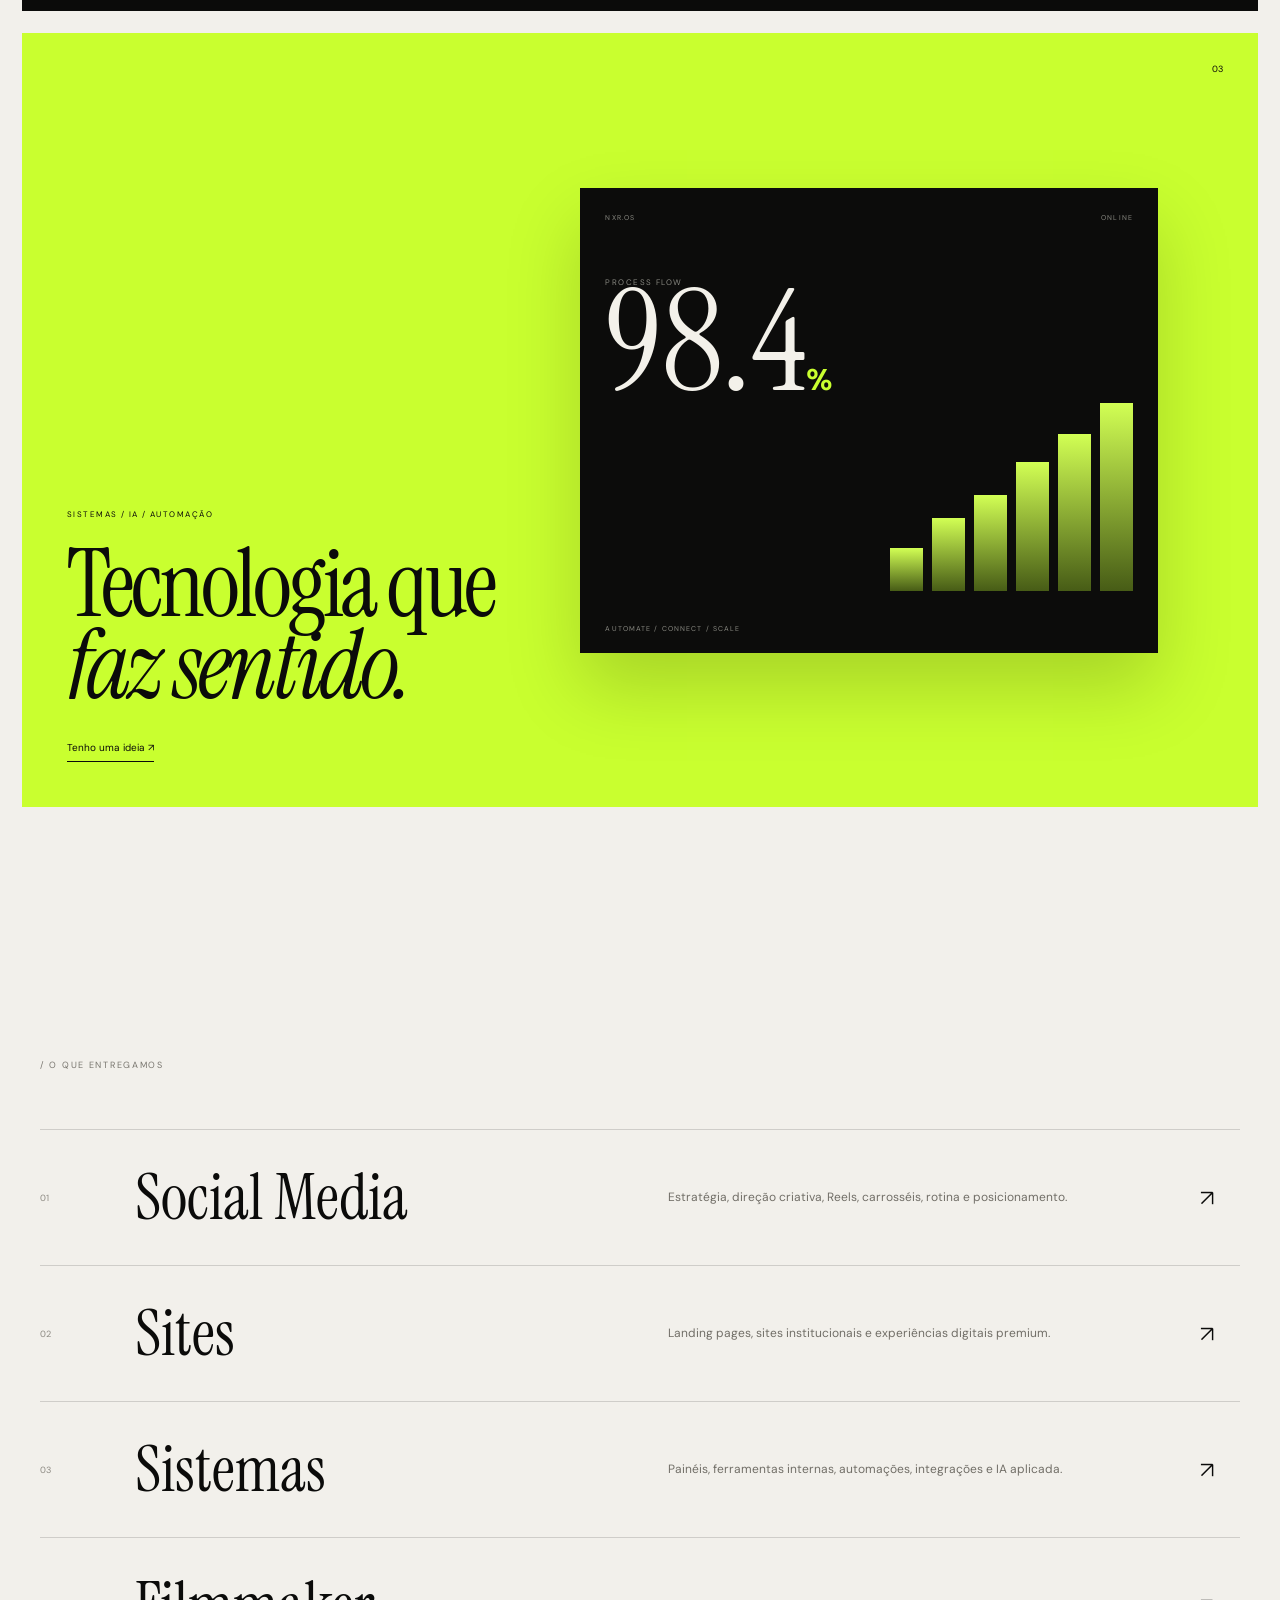
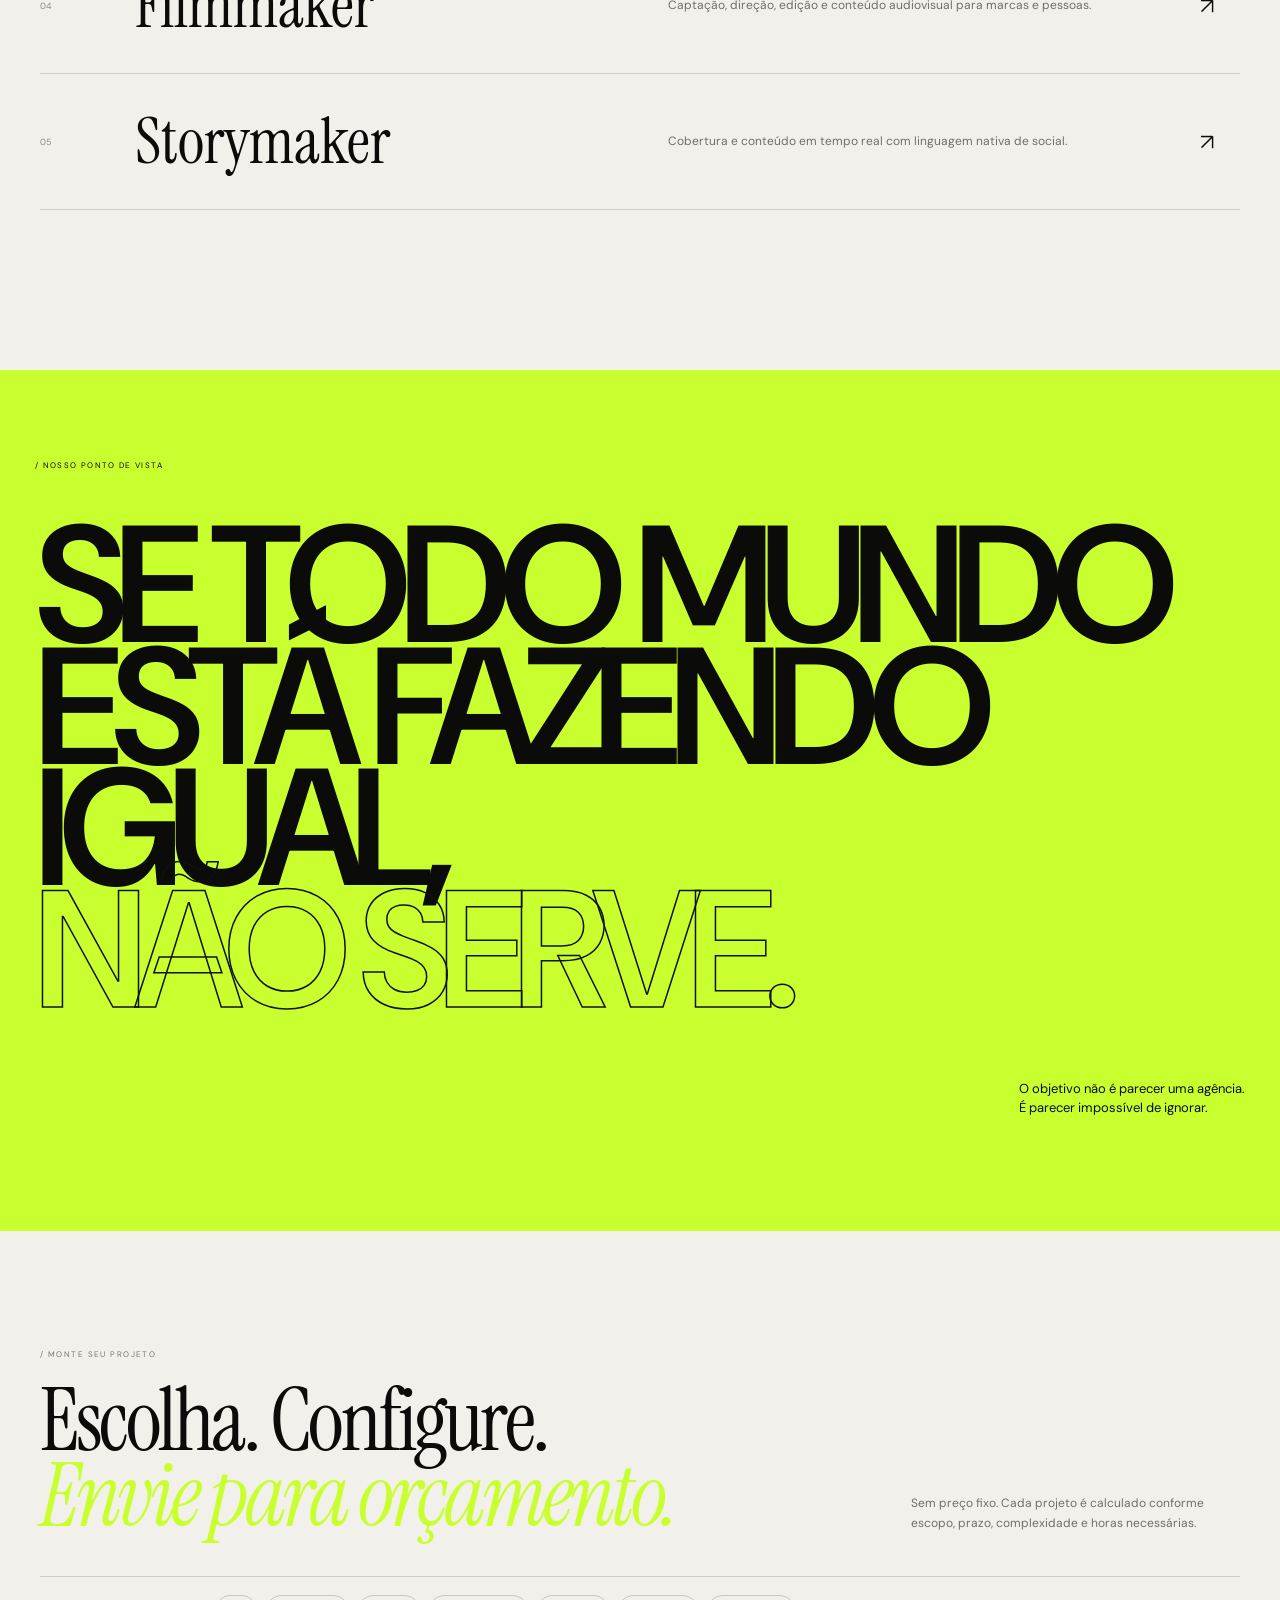
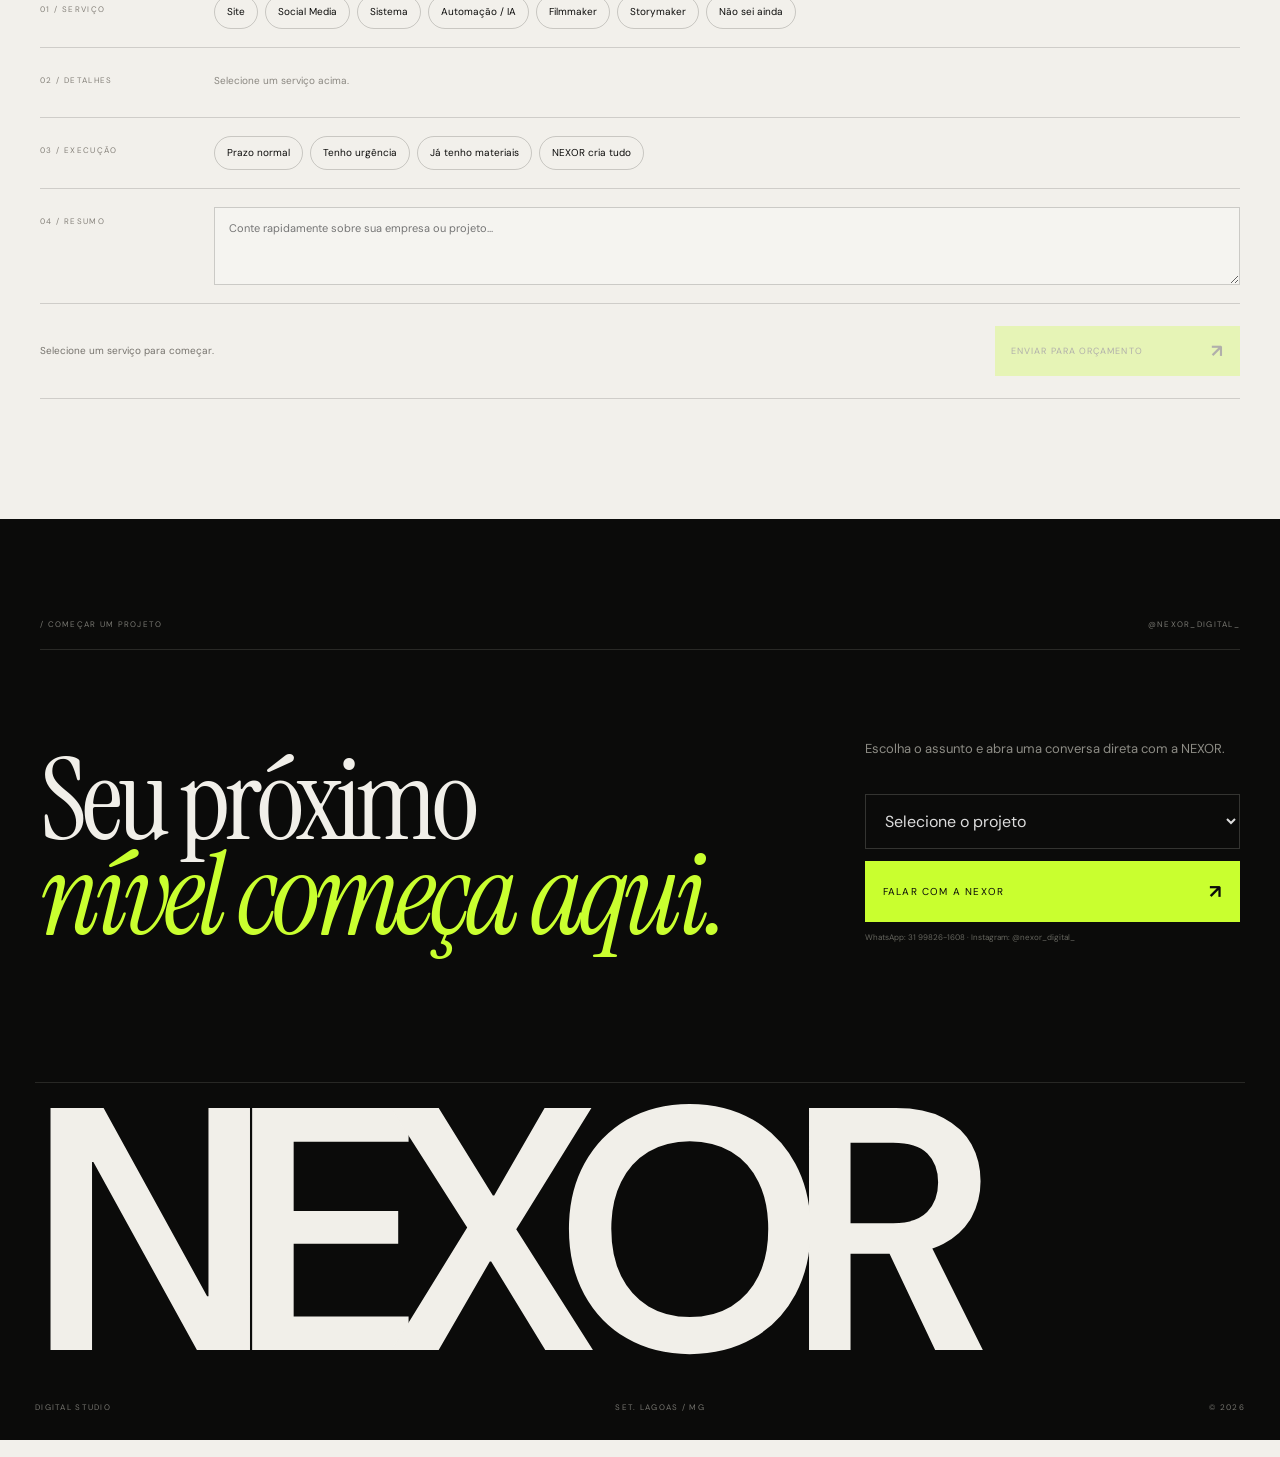
==== commit 37160057: "Add files via upload" ====
--- a/index.html
+++ b/index.html
@@ -6,7 +6,7 @@
   <meta name="theme-color" content="#090909">
   <meta name="description" content="NEXOR Digital — Social Media, Sites, Sistemas e Experiências Digitais.">
   <title>NEXOR — Digital Studio</title>
-  <link rel="icon" href="/favicon.svg" type="image/svg+xml">
+  <link rel="icon" href="/assets/favicon-nexor.png" type="image/png">
   <link rel="preconnect" href="https://fonts.googleapis.com">
   <link rel="preconnect" href="https://fonts.gstatic.com" crossorigin>
   <link href="https://fonts.googleapis.com/css2?family=DM+Sans:wght@300;400;500;600&family=Manrope:wght@300;400;500;600&family=Instrument+Serif:ital@0;1&display=swap" rel="stylesheet">
@@ -14,7 +14,7 @@
 </head>
 <body>
   <div class="loader" id="loader">
-    <div class="loader-brand">NEXOR</div>
+    <div class="loader-brand loader-brand-logo"><img src="assets/nexor-wordmark-oficial.png" alt="NEXOR."></div>
     <div class="loader-line"><i></i></div>
     <div class="loader-count" id="loaderCount">00</div>
   </div>
@@ -23,9 +23,8 @@
   <div class="grain"></div>
 
   <header class="header">
-    <a class="logo" href="#top">
-      <span class="logo-main">NEXOR</span>
-      <span class="logo-sub">DIGITAL STUDIO</span>
+    <a class="logo logo-wordmark" href="#top" aria-label="NEXOR Digital">
+      <img src="assets/nexor-wordmark-oficial.png" alt="NEXOR." class="logo-wordmark-img">
     </a>
 
     <div class="header-center">SETOR CRIATIVO + TECNOLOGIA</div>
@@ -60,8 +59,8 @@
         <i></i> DISPONÍVEL PARA NOVOS PROJETOS
       </div>
 
-      <div class="hero-word">
-        <span>N</span><span>E</span><span>X</span><span>O</span><span>R</span>
+      <div class="hero-word hero-wordmark">
+        <img src="assets/nexor-wordmark-oficial.png" alt="NEXOR." class="hero-wordmark-img">
       </div>
 
       <div class="hero-lower">
--- a/style.css
+++ b/style.css
@@ -228,3 +228,67 @@
     min-width:0;
   }
 }
+
+
+/* NEXOR official wordmark */
+.logo-wordmark{
+  display:flex;
+  align-items:center;
+  width:max-content;
+}
+.logo-wordmark-img{
+  display:block;
+  width:138px;
+  height:auto;
+  object-fit:contain;
+  filter:invert(1);
+}
+.loader-brand-logo{
+  display:flex;
+  align-items:center;
+  justify-content:center;
+}
+.loader-brand-logo img{
+  width:min(64vw,760px);
+  height:auto;
+  display:block;
+  filter:invert(1);
+}
+@media(max-width:600px){
+  .logo-wordmark-img{
+    width:118px;
+  }
+  .loader-brand-logo img{
+    width:78vw;
+  }
+}
+
+
+/* Hero wordmark oficial NEXOR. */
+.hero-wordmark{
+  display:flex;
+  justify-content:center;
+  align-items:center;
+  margin-left:0;
+  width:100%;
+}
+.hero-wordmark-img{
+  display:block;
+  width:min(96vw, 1550px);
+  height:auto;
+  object-fit:contain;
+  filter:invert(1);
+}
+@media(max-width:900px){
+  .hero-wordmark-img{
+    width:96vw;
+  }
+}
+@media(max-width:600px){
+  .hero-wordmark{
+    margin-top:50px;
+  }
+  .hero-wordmark-img{
+    width:95vw;
+  }
+}
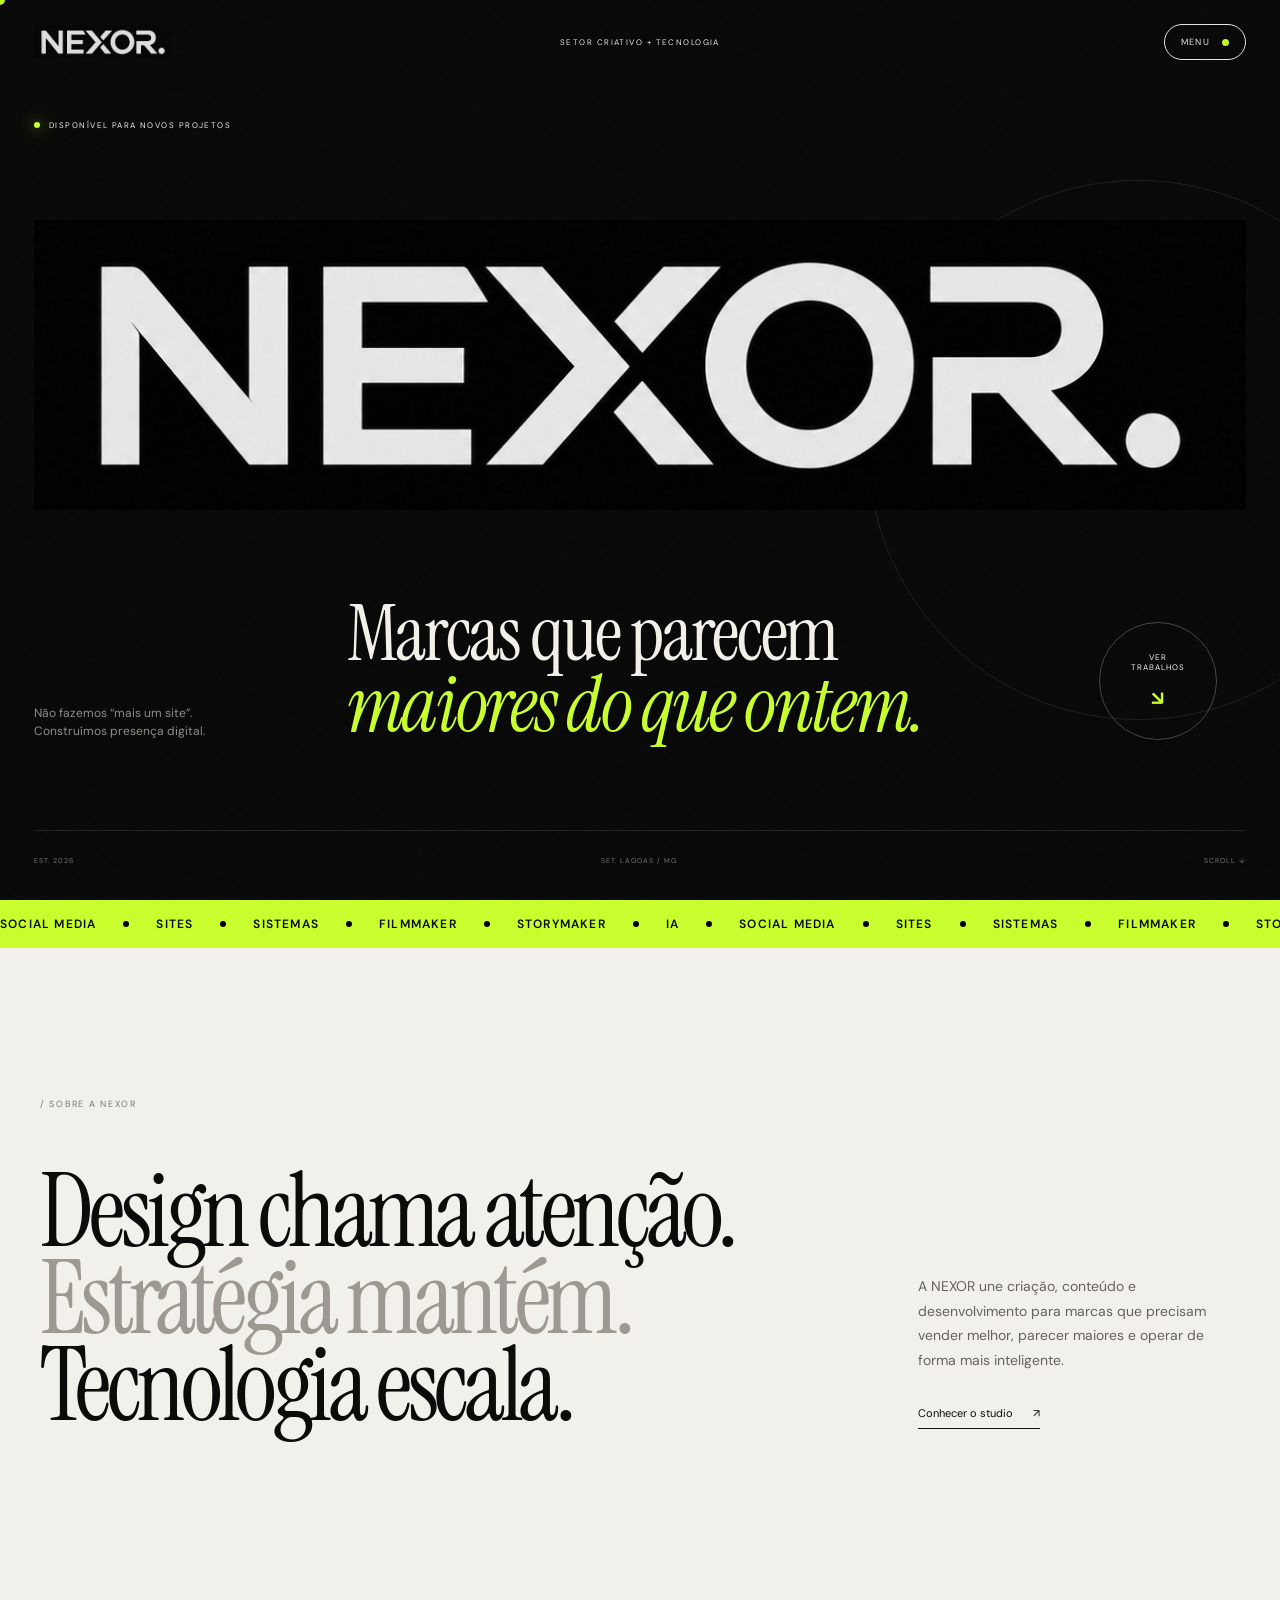
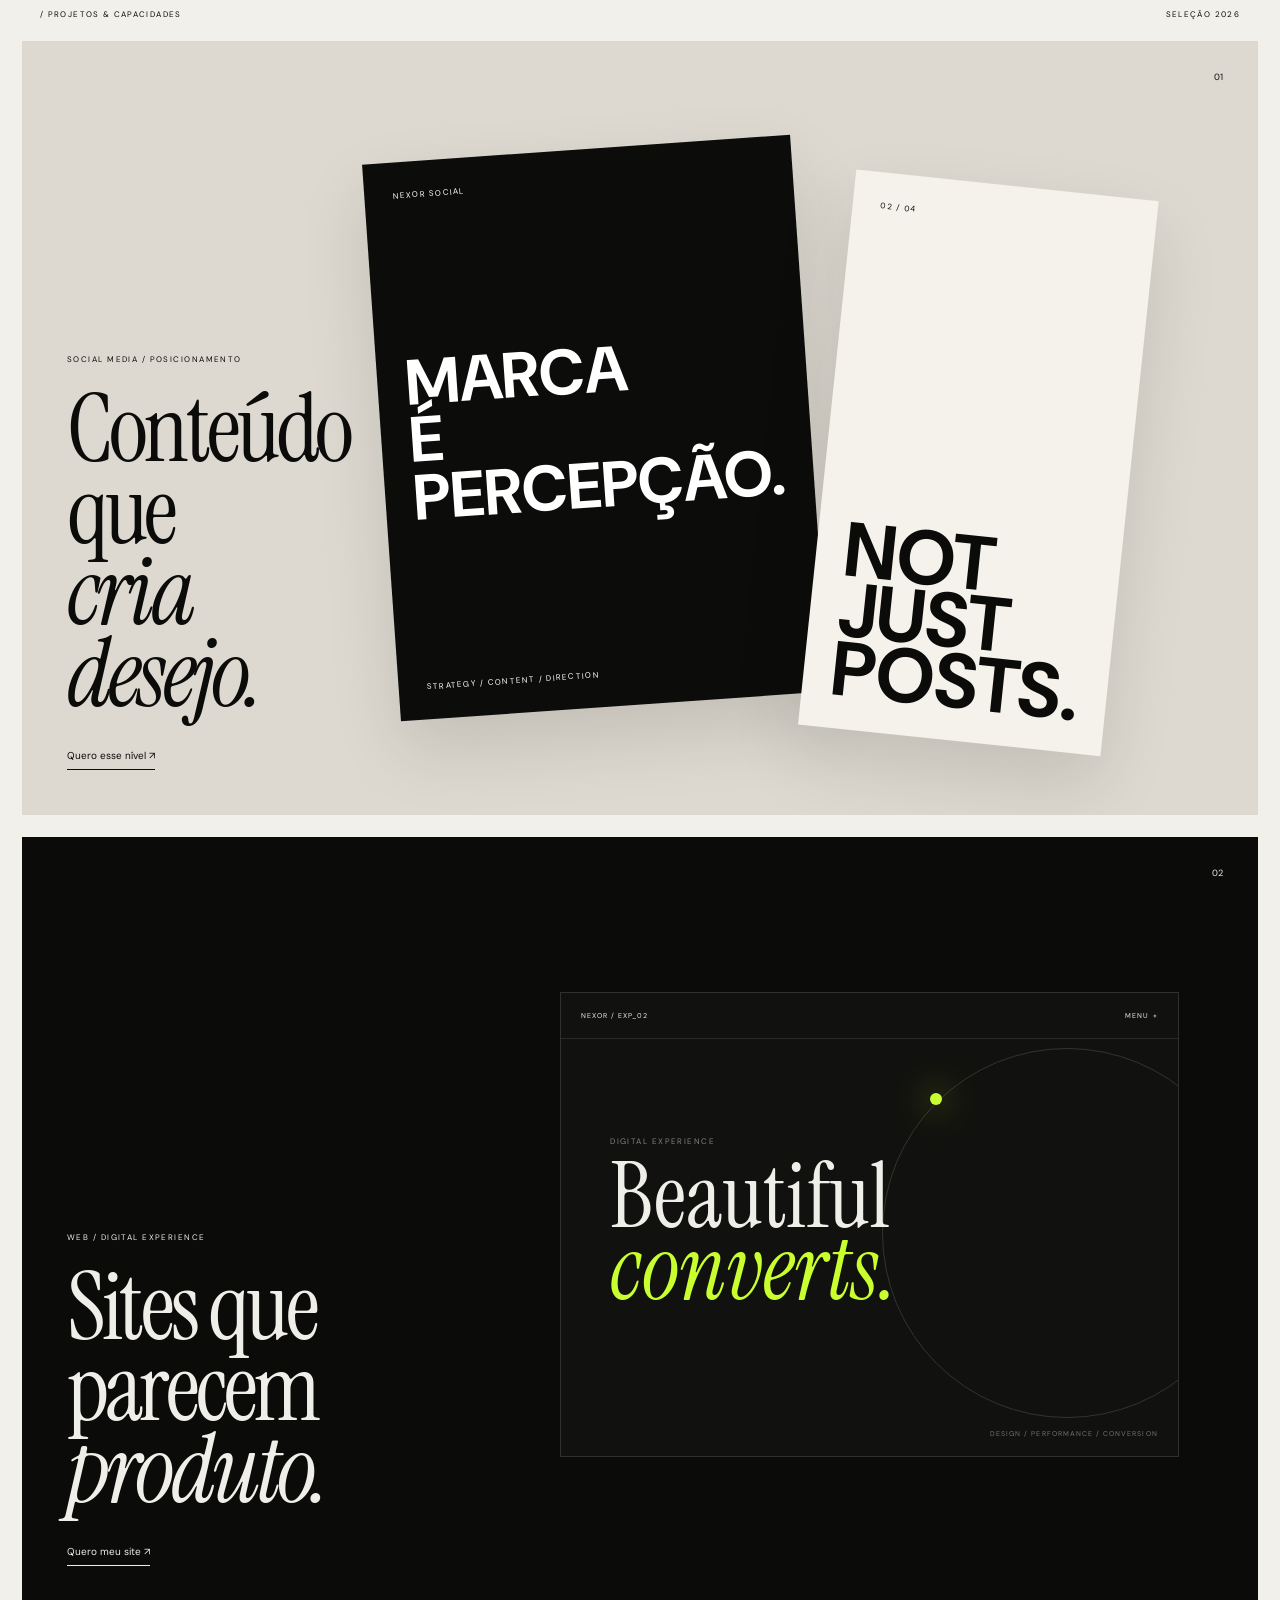
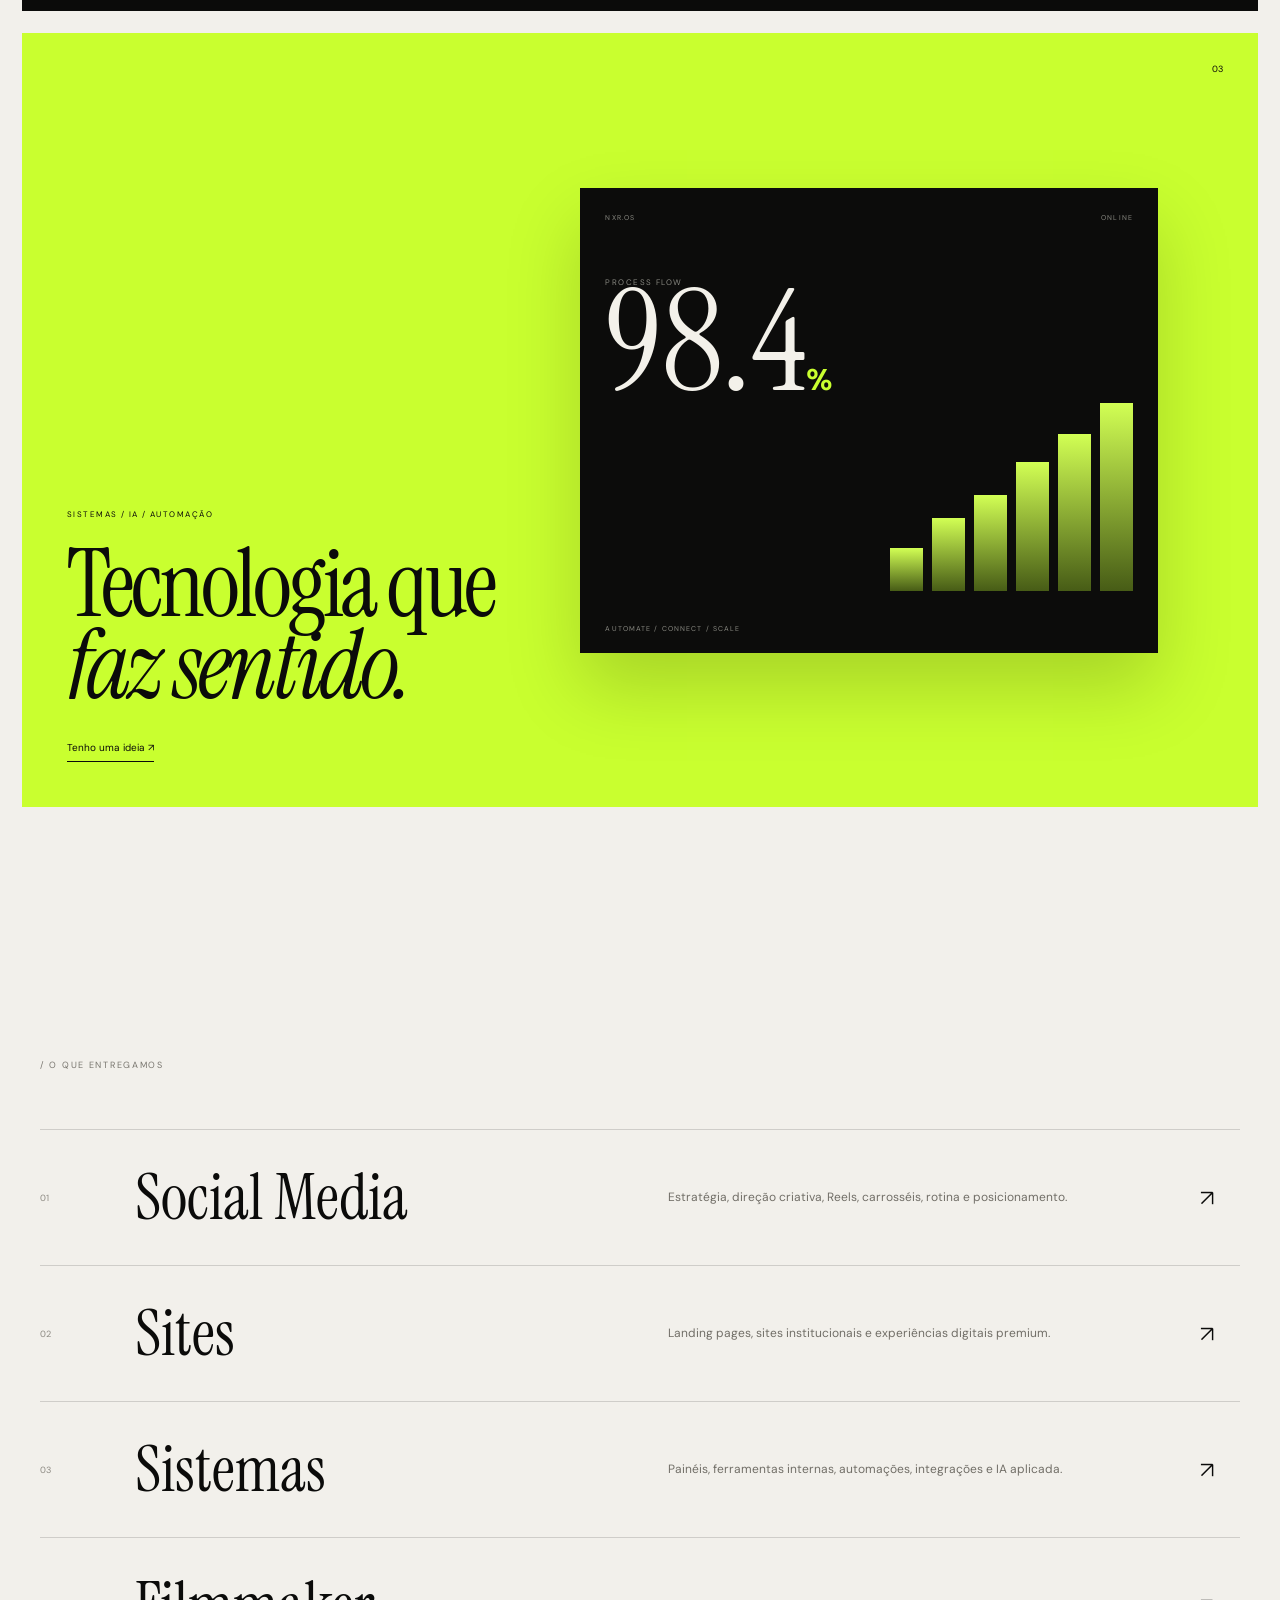
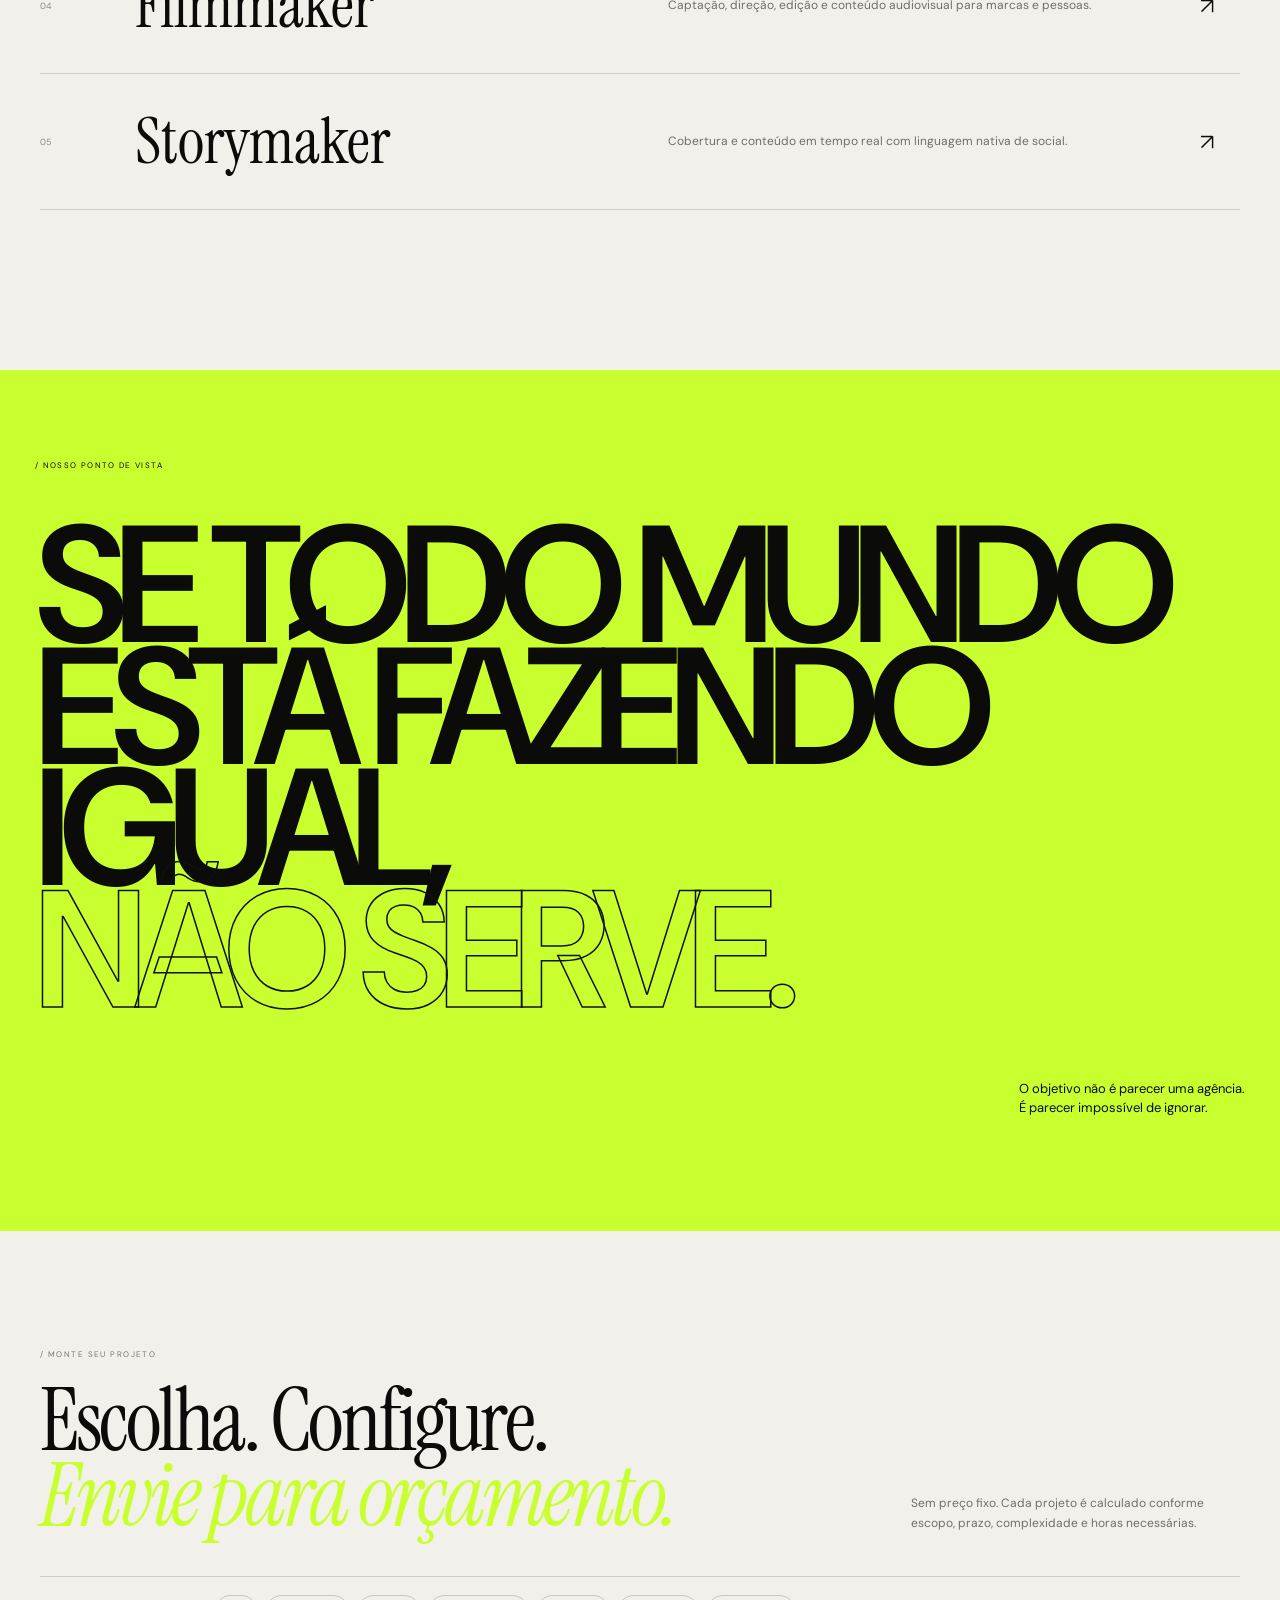
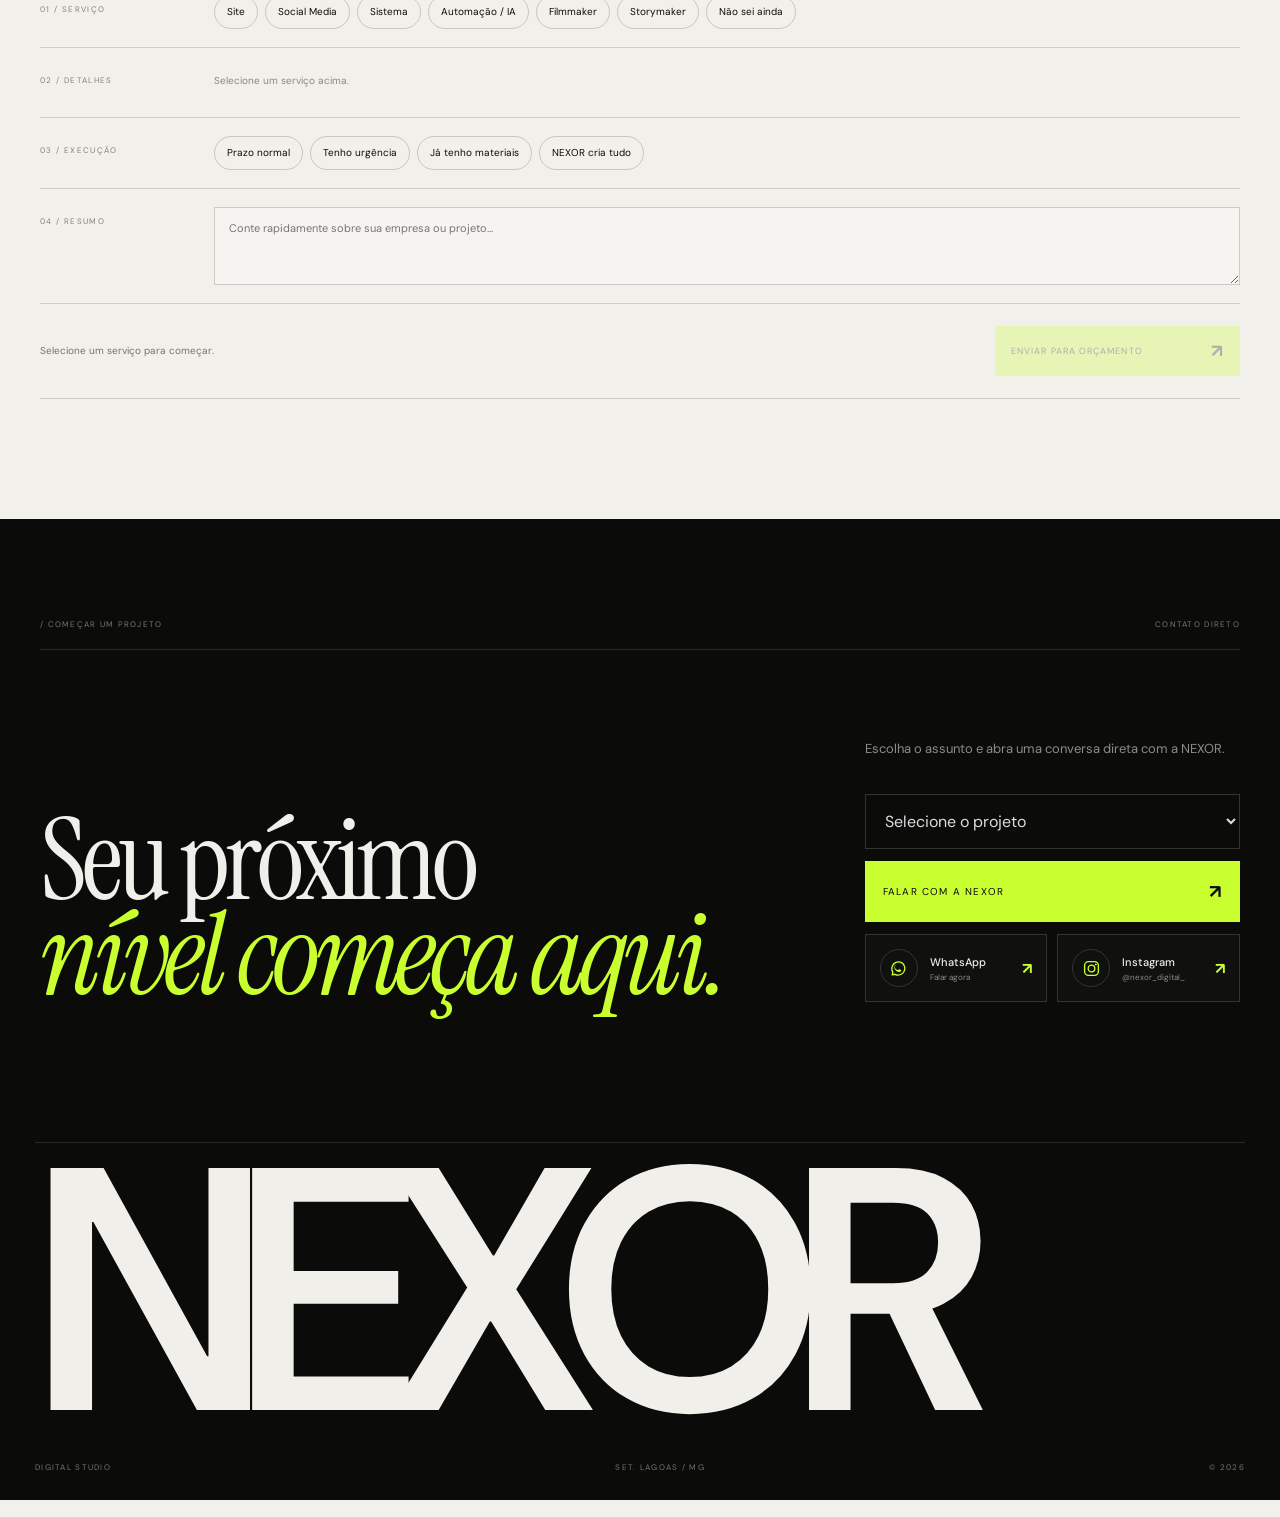
==== commit 068c9aa1: "Add files via upload" ====
--- a/index.html
+++ b/index.html
@@ -284,7 +284,7 @@
     <section class="contact" id="contact">
       <div class="contact-top">
         <span>/ COMEÇAR UM PROJETO</span>
-        <span>@NEXOR_DIGITAL_</span>
+        <span>CONTATO DIRETO</span>
       </div>
 
       <div class="contact-main">
@@ -306,7 +306,37 @@
             <span>FALAR COM A NEXOR</span>
             <b>↗</b>
           </button>
-          <small>WhatsApp: 31 99826-1608 · Instagram: @nexor_digital_</small>
+          
+          <div class="contact-mini-cards">
+            <a class="contact-mini-card" href="https://wa.me/5531998261608" target="_blank" rel="noreferrer" aria-label="WhatsApp da NEXOR">
+              <span class="contact-mini-icon" aria-hidden="true">
+                <svg viewBox="0 0 24 24" fill="none">
+                  <path d="M20 11.9c0 4.6-3.8 8.4-8.4 8.4-1.5 0-2.8-.4-4.1-1L4 20l.8-3.3c-.8-1.3-1.2-3-1.2-4.7C3.6 7.4 7.4 3.6 12 3.6c4.6 0 8 3.7 8 8.3Z" stroke="currentColor" stroke-width="1.7" stroke-linecap="round" stroke-linejoin="round"/>
+                  <path d="M9.1 8.6c-.2-.4-.4-.4-.6-.4h-.5c-.2 0-.5.1-.7.3-.2.2-.8.8-.8 1.9s.8 2.2.9 2.4c.1.2 1.5 2.4 3.7 3.2 1.8.7 2.2.5 2.6.4.4-.1 1.3-.6 1.5-1.2.2-.6.2-1.1.1-1.2-.1-.1-.3-.2-.7-.4-.4-.2-1.3-.7-1.5-.8-.2-.1-.4-.1-.6.1-.2.2-.7.8-.9 1-.2.2-.3.2-.6.1-.3-.2-1.2-.4-2.3-1.5-.9-.8-1.5-1.9-1.7-2.2-.2-.3 0-.5.1-.7.1-.1.2-.3.3-.4.1-.1.1-.3.2-.4.1-.2 0-.4 0-.5-.1-.1-.5-1.4-.7-1.7Z" fill="currentColor"/>
+                </svg>
+              </span>
+              <span class="contact-mini-copy">
+                <strong>WhatsApp</strong>
+                <small>Falar agora</small>
+              </span>
+              <b>↗</b>
+            </a>
+
+            <a class="contact-mini-card" href="https://instagram.com/nexor_digital_" target="_blank" rel="noreferrer" aria-label="Instagram da NEXOR">
+              <span class="contact-mini-icon" aria-hidden="true">
+                <svg viewBox="0 0 24 24" fill="none">
+                  <rect x="3.3" y="3.3" width="17.4" height="17.4" rx="5" stroke="currentColor" stroke-width="1.7"/>
+                  <circle cx="12" cy="12" r="4.2" stroke="currentColor" stroke-width="1.7"/>
+                  <circle cx="17.5" cy="6.8" r="1.2" fill="currentColor"/>
+                </svg>
+              </span>
+              <span class="contact-mini-copy">
+                <strong>Instagram</strong>
+                <small>@nexor_digital_</small>
+              </span>
+              <b>↗</b>
+            </a>
+          </div>
         </div>
       </div>
     </section>
--- a/style.css
+++ b/style.css
@@ -292,3 +292,68 @@
     width:95vw;
   }
 }
+
+
+/* Mini contact cards */
+.contact-mini-cards{
+  display:grid;
+  grid-template-columns:1fr 1fr;
+  gap:10px;
+  margin-top:12px;
+}
+.contact-mini-card{
+  display:flex;
+  align-items:center;
+  gap:12px;
+  min-height:68px;
+  padding:12px 14px;
+  border:1px solid #343431;
+  background:rgba(255,255,255,.02);
+  color:#f1efe9;
+  transition:.2s ease;
+}
+.contact-mini-card:hover{
+  border-color:rgba(201,255,47,.38);
+  background:rgba(255,255,255,.04);
+  transform:translateY(-2px);
+}
+.contact-mini-icon{
+  width:38px;
+  height:38px;
+  display:grid;
+  place-items:center;
+  border:1px solid #343431;
+  border-radius:50%;
+  color:var(--acid);
+  flex:0 0 auto;
+}
+.contact-mini-icon svg{
+  width:19px;
+  height:19px;
+  display:block;
+}
+.contact-mini-copy{
+  display:flex;
+  flex-direction:column;
+  min-width:0;
+}
+.contact-mini-copy strong{
+  font-size:11px;
+  font-weight:500;
+  color:#f1efe9;
+}
+.contact-mini-copy small{
+  margin-top:3px !important;
+  font-size:8px !important;
+  color:#8f8c86 !important;
+}
+.contact-mini-card b{
+  margin-left:auto;
+  color:var(--acid);
+  font-size:16px;
+}
+@media(max-width:600px){
+  .contact-mini-cards{
+    grid-template-columns:1fr;
+  }
+}
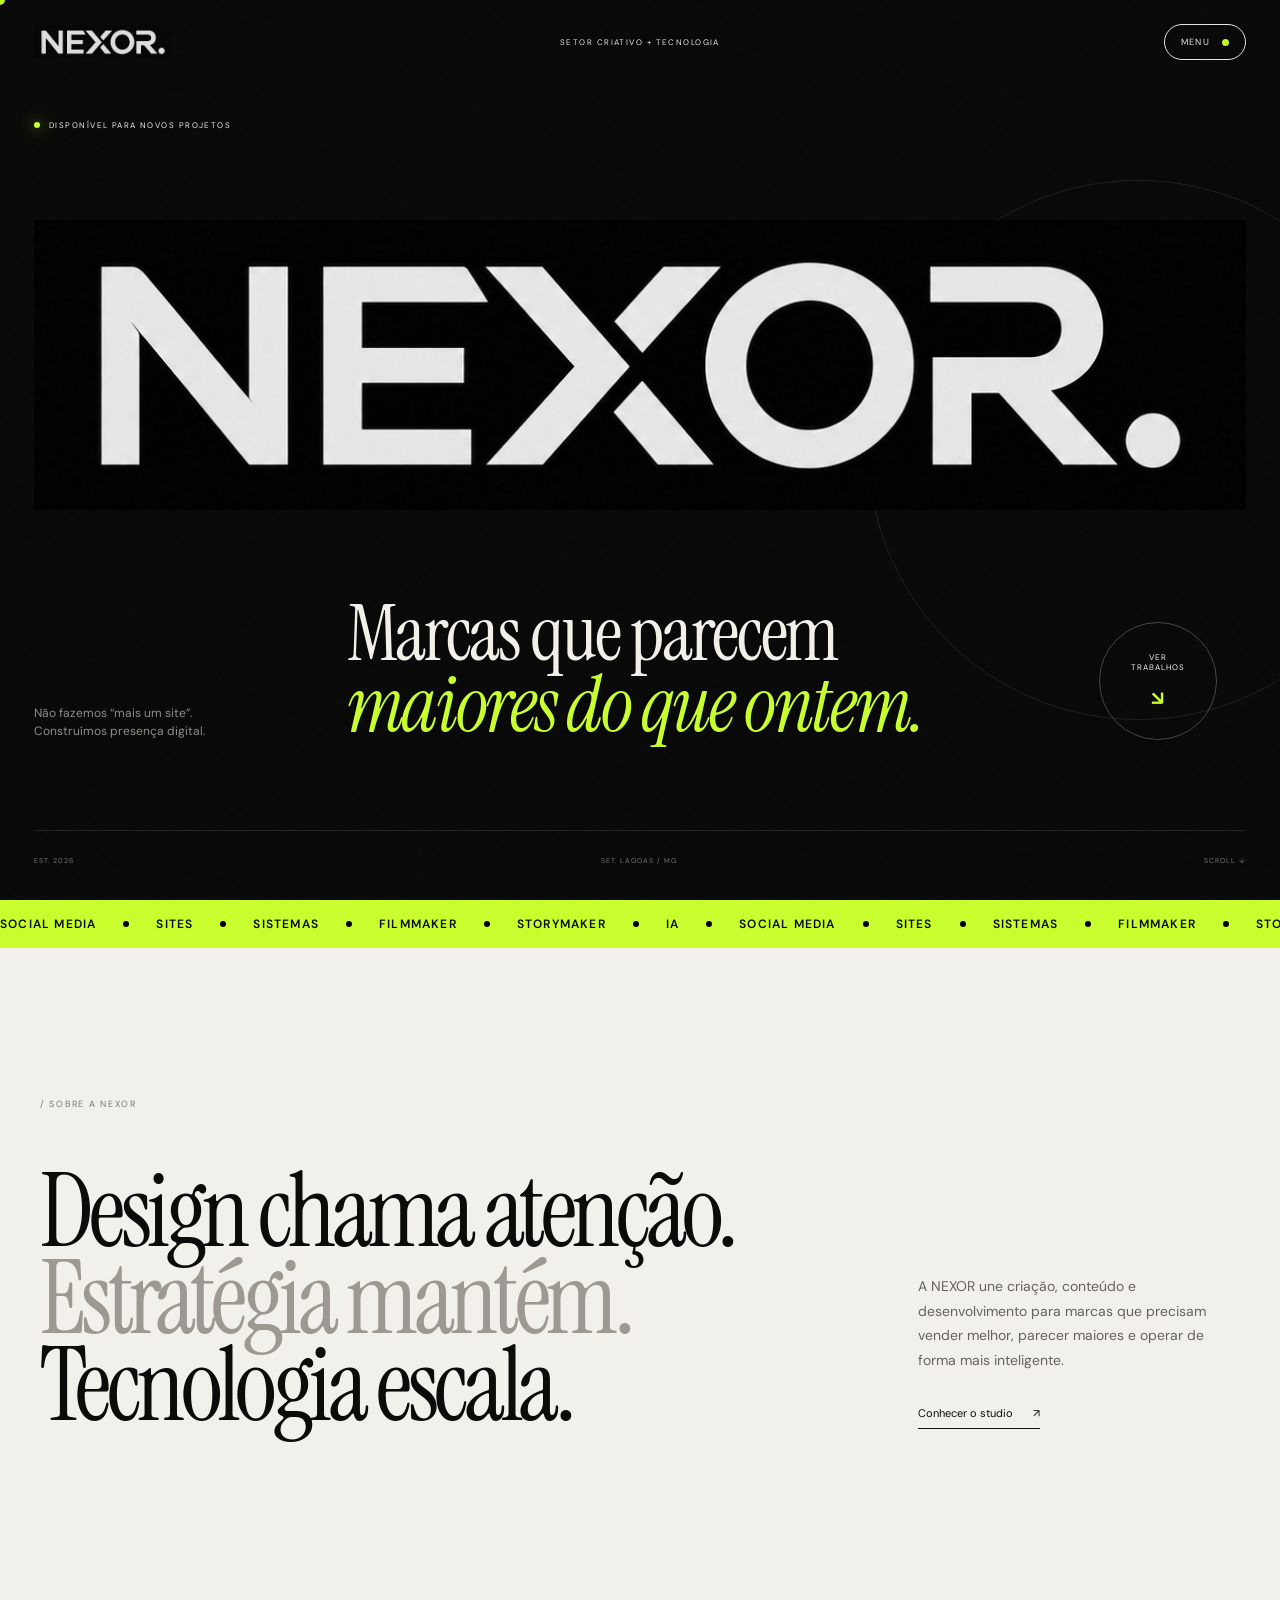
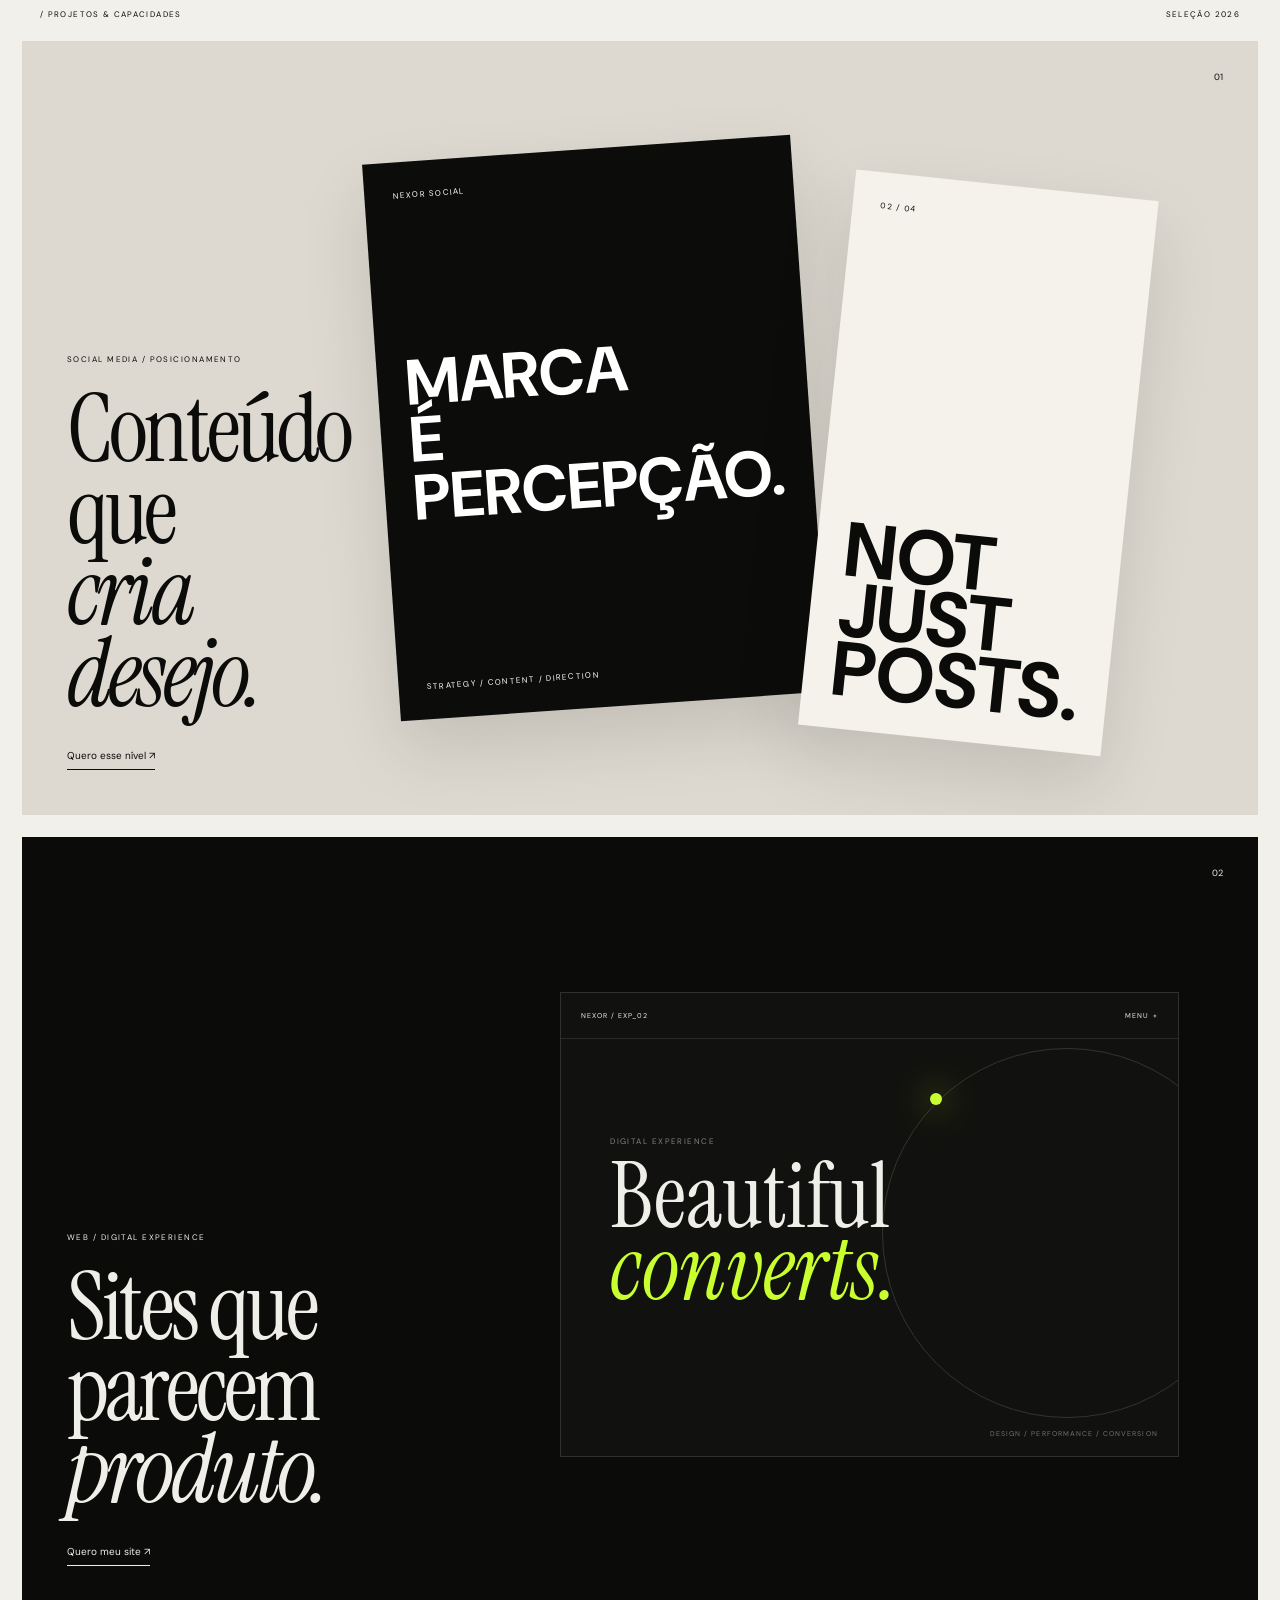
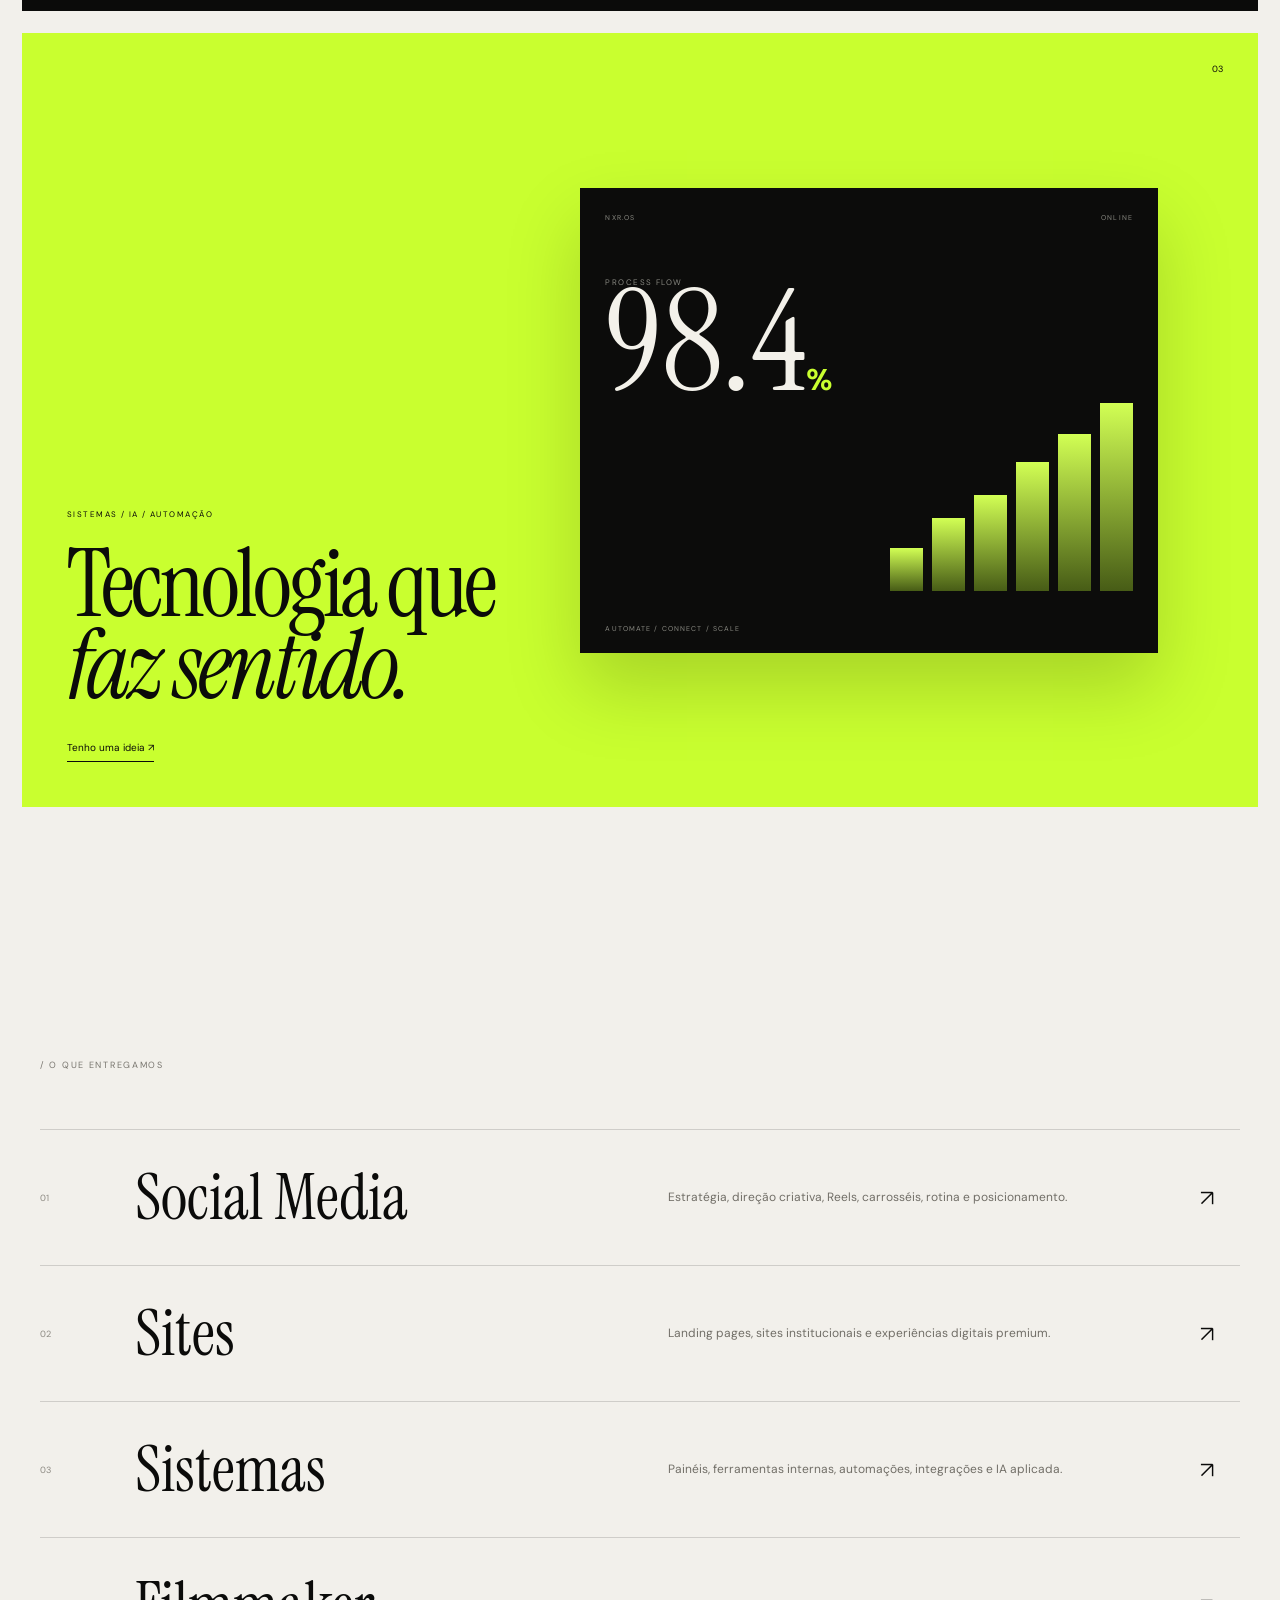
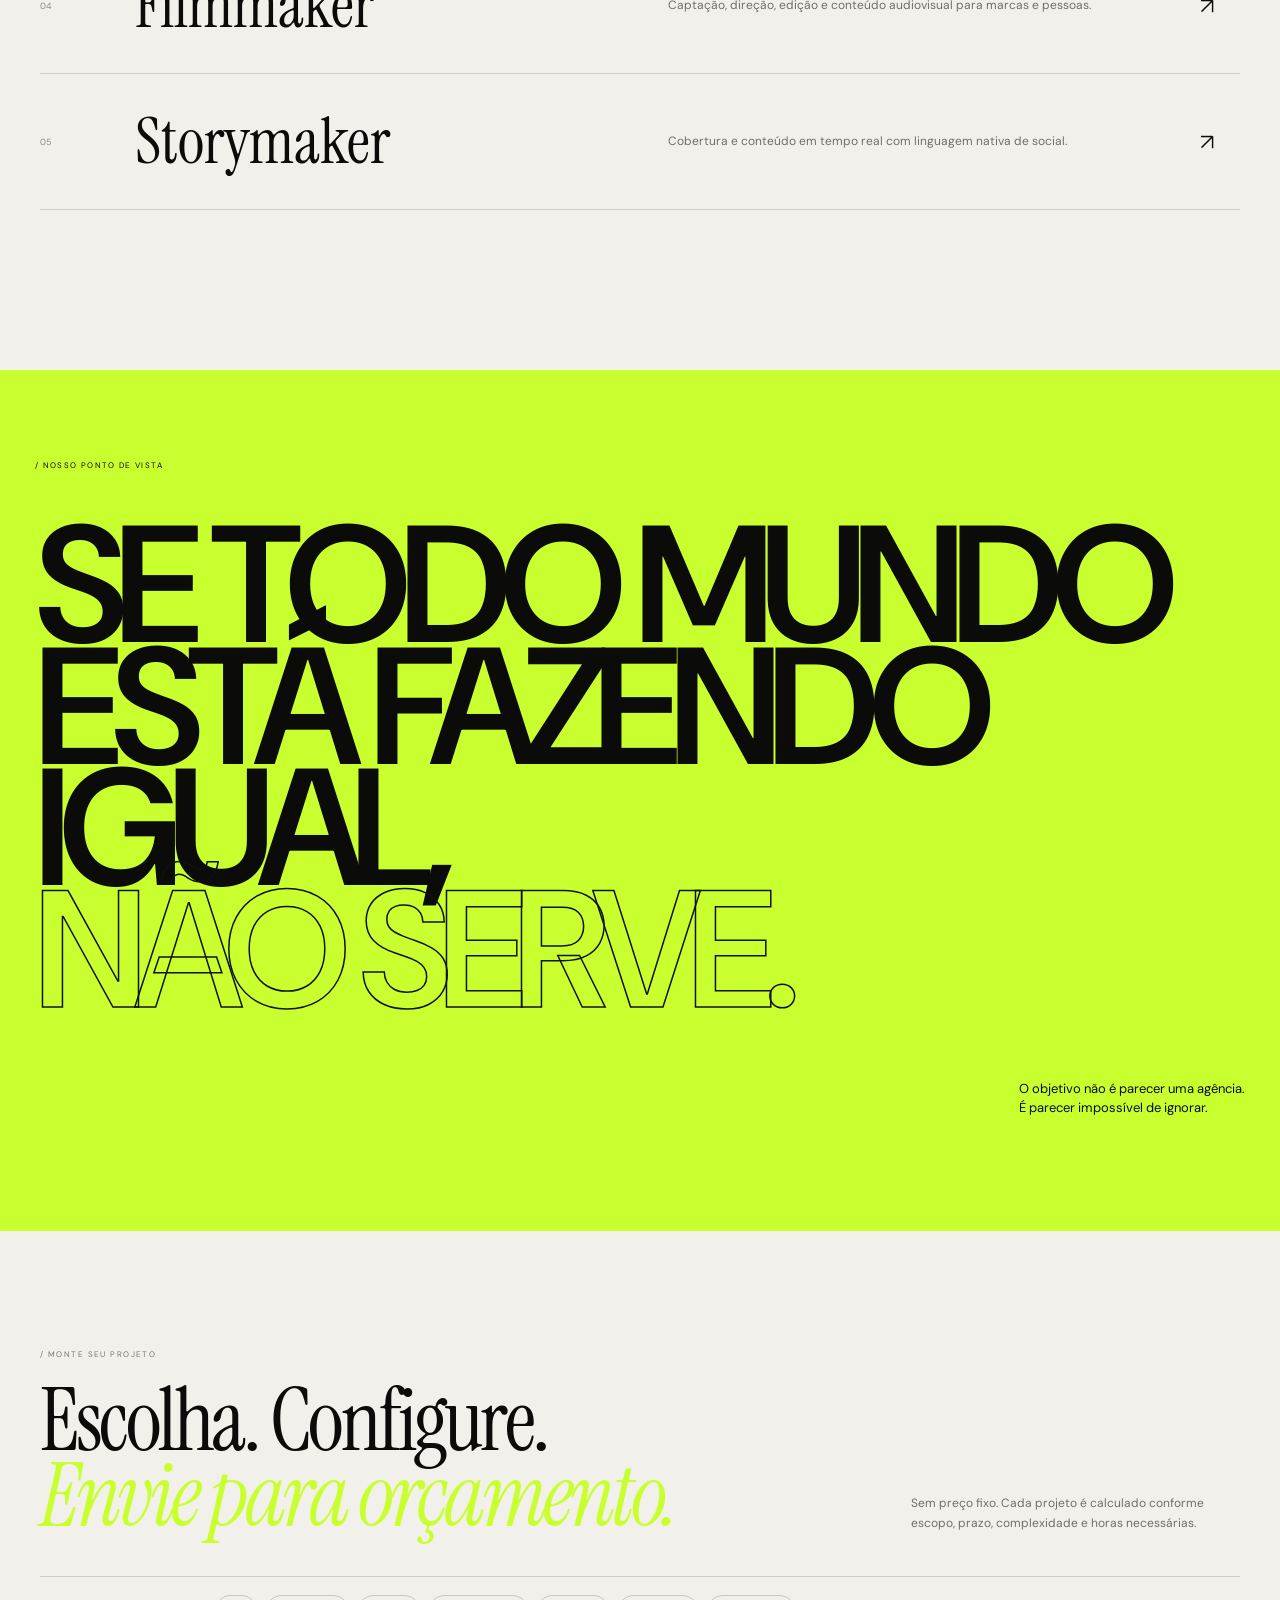
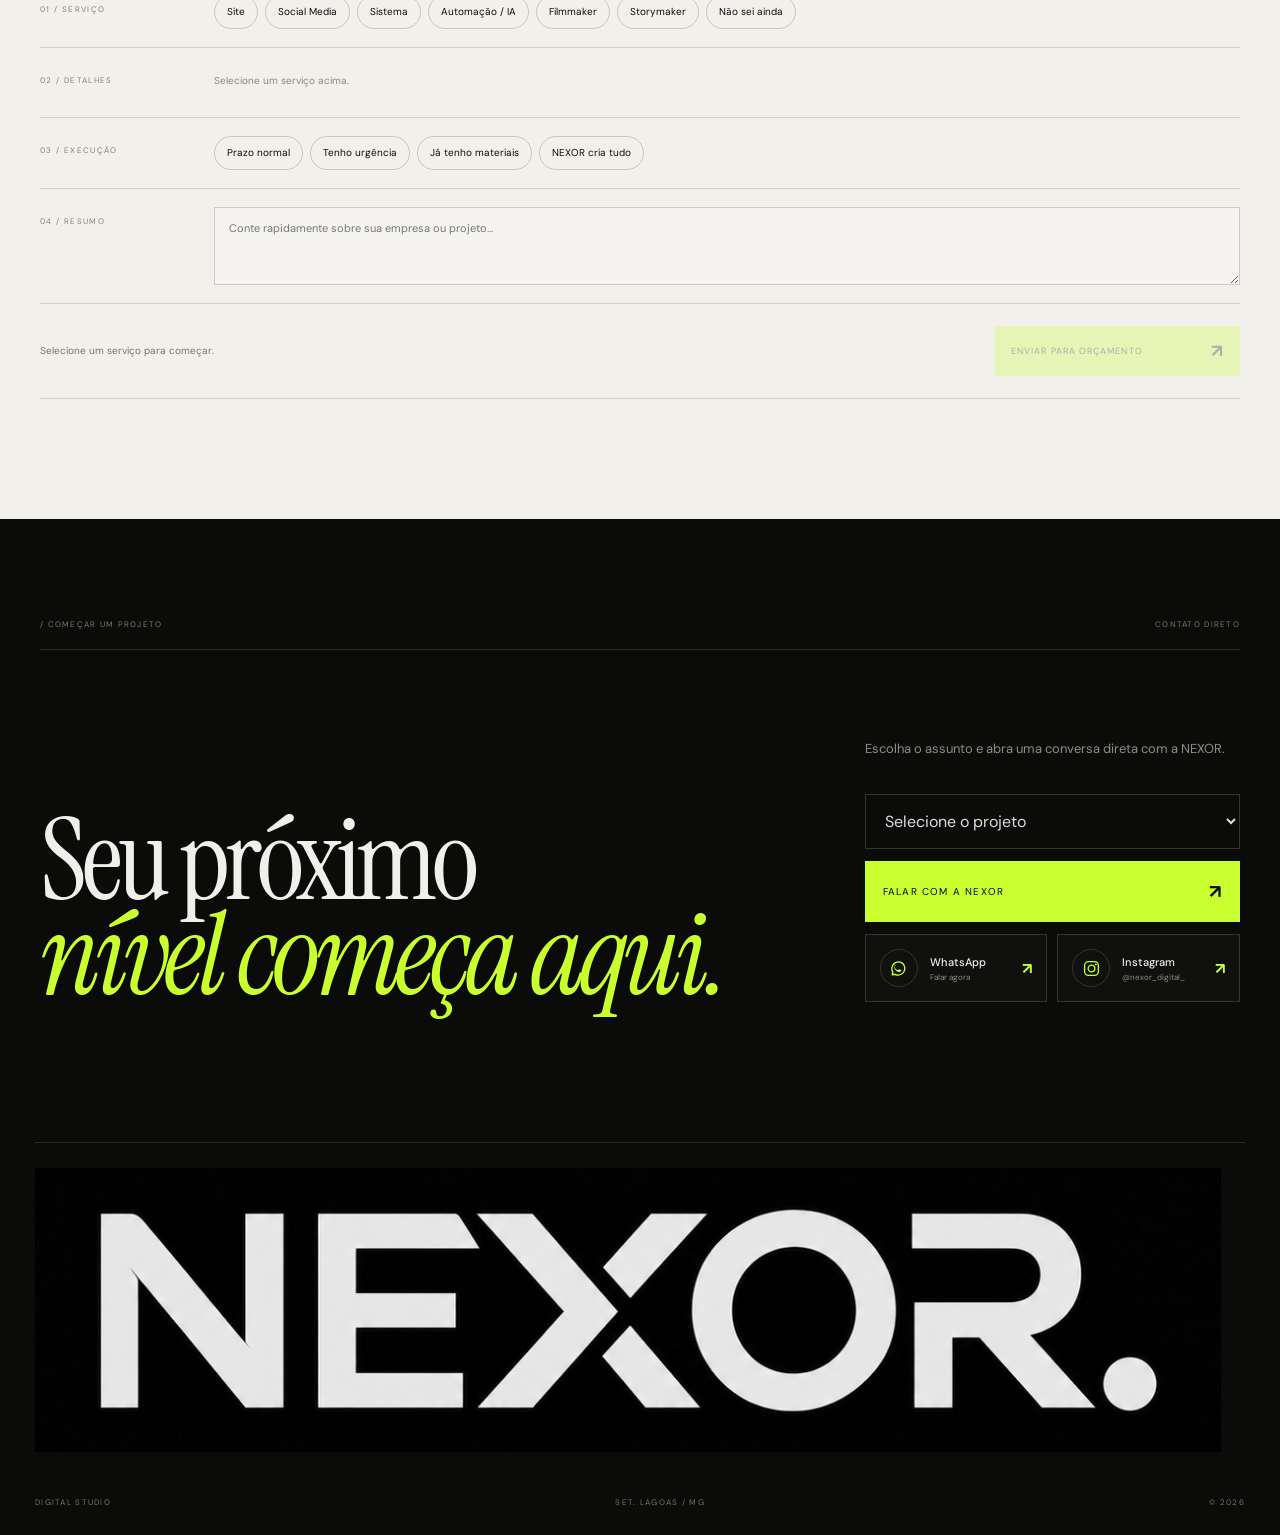
==== commit 602b9a82: "Add files via upload" ====
--- a/index.html
+++ b/index.html
@@ -343,7 +343,7 @@
   </main>
 
   <footer>
-    <div class="footer-big">NEXOR</div>
+    <div class="footer-big footer-wordmark"><img src="assets/nexor-wordmark-oficial.png" alt="NEXOR." class="footer-wordmark-img"></div>
     <div class="footer-row">
       <span>DIGITAL STUDIO</span>
       <span>SET. LAGOAS / MG</span>
--- a/style.css
+++ b/style.css
@@ -357,3 +357,23 @@
     grid-template-columns:1fr;
   }
 }
+
+
+/* Footer official wordmark */
+.footer-wordmark{
+  display:flex;
+  align-items:flex-end;
+  justify-content:flex-start;
+}
+.footer-wordmark-img{
+  display:block;
+  width:min(98%, 1500px);
+  height:auto;
+  object-fit:contain;
+  filter:invert(1);
+}
+@media(max-width:600px){
+  .footer-wordmark-img{
+    width:100%;
+  }
+}
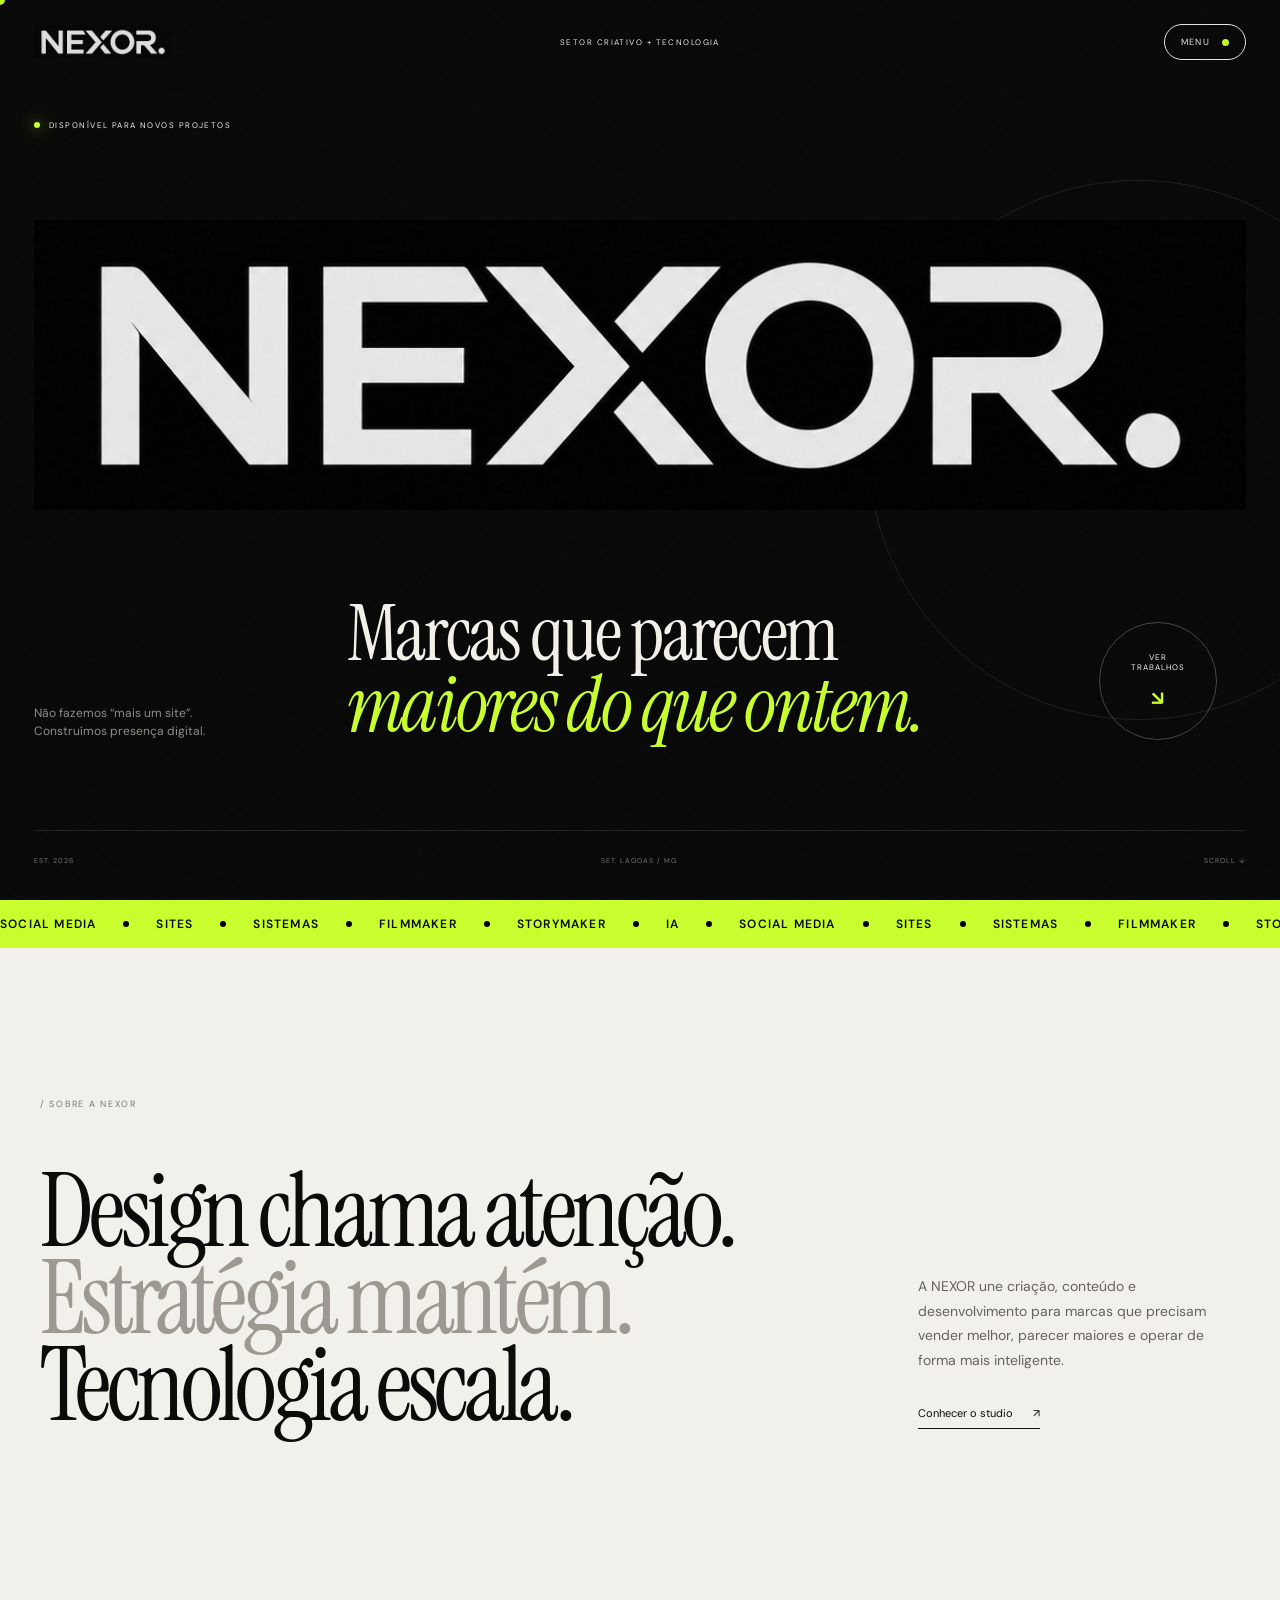
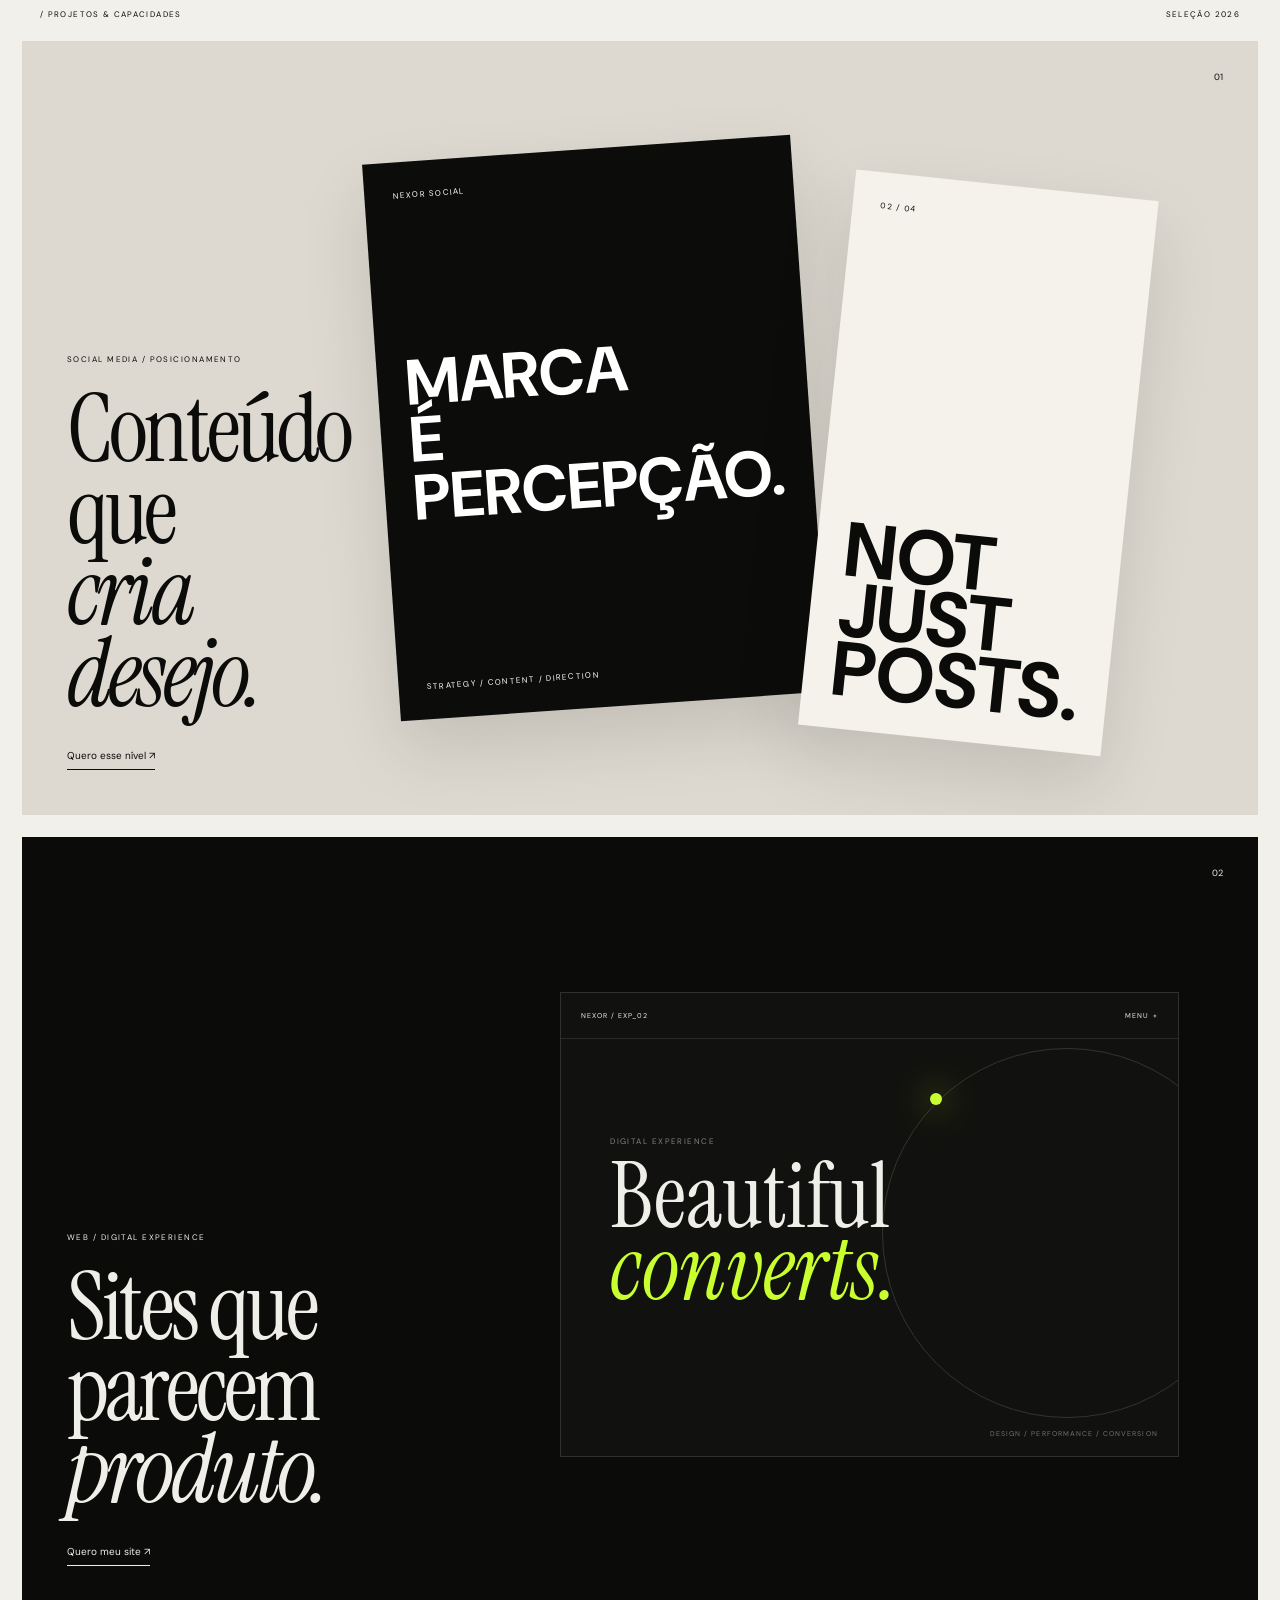
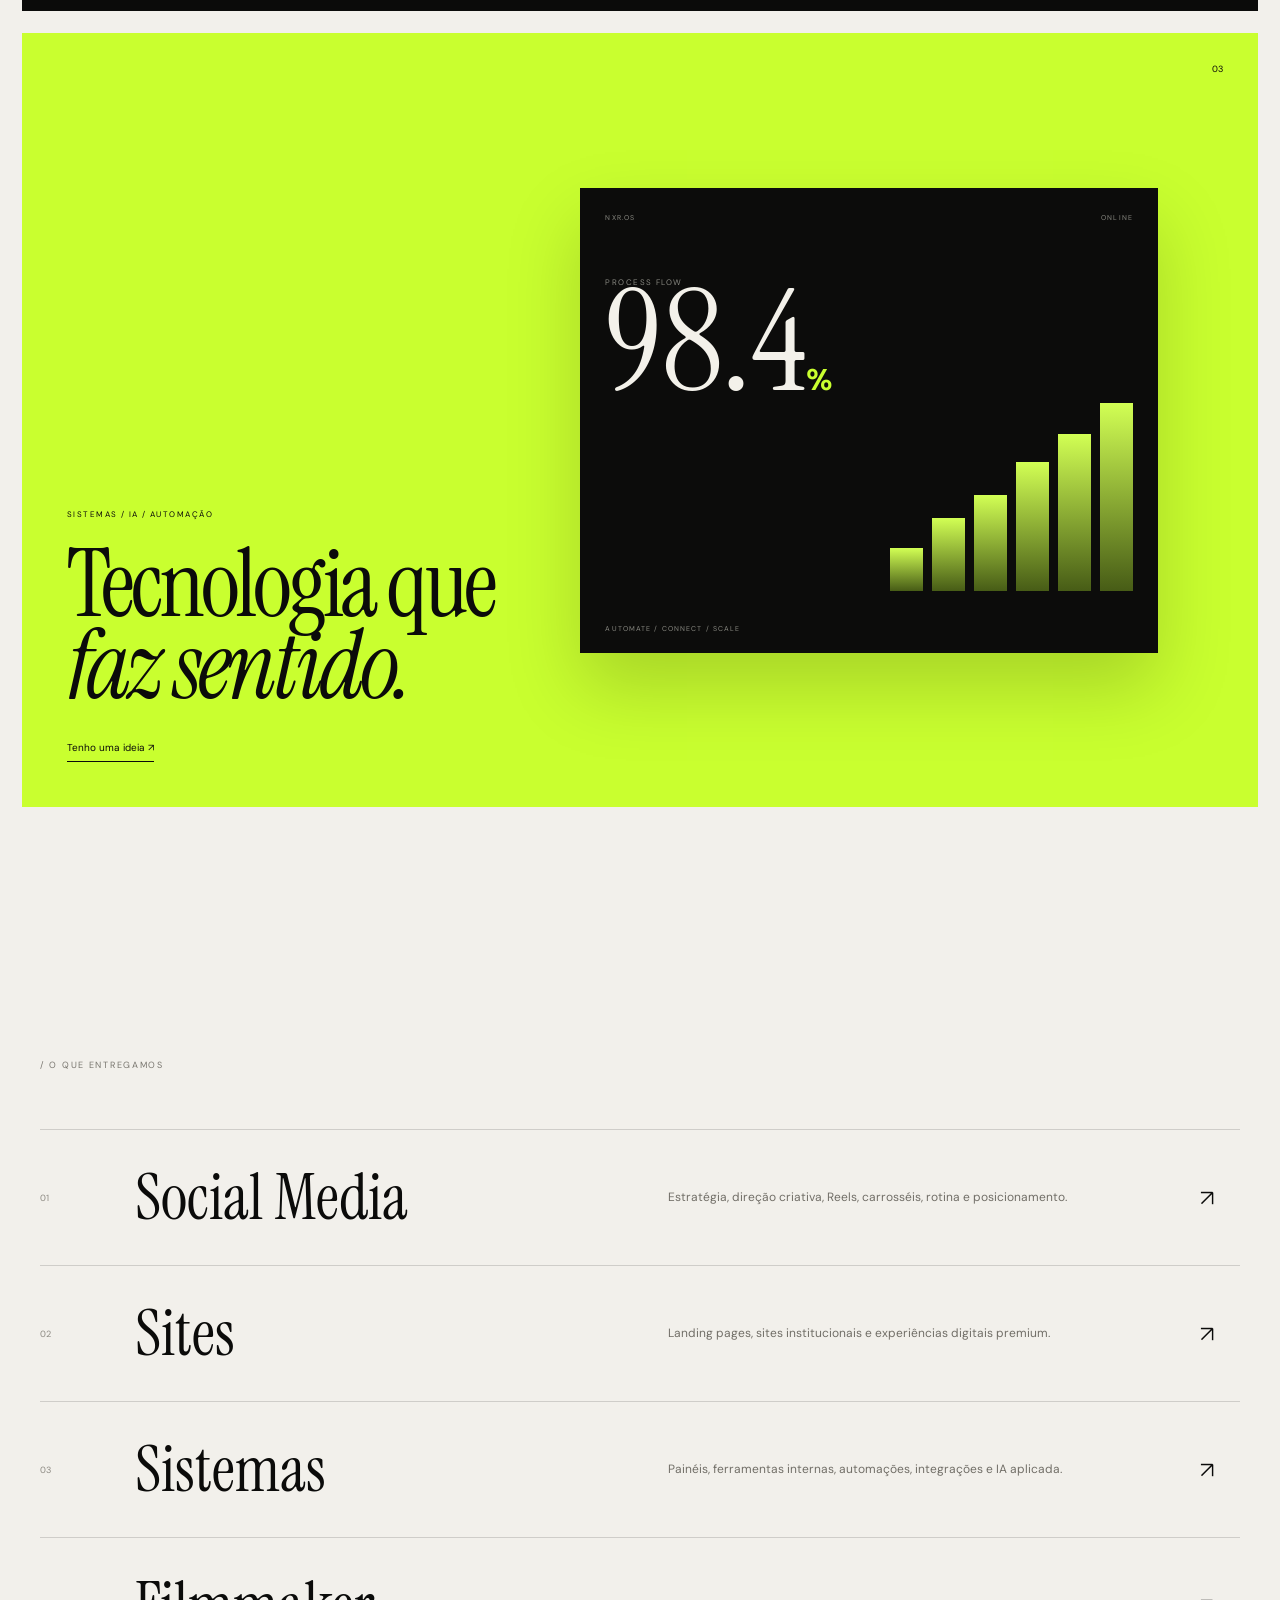
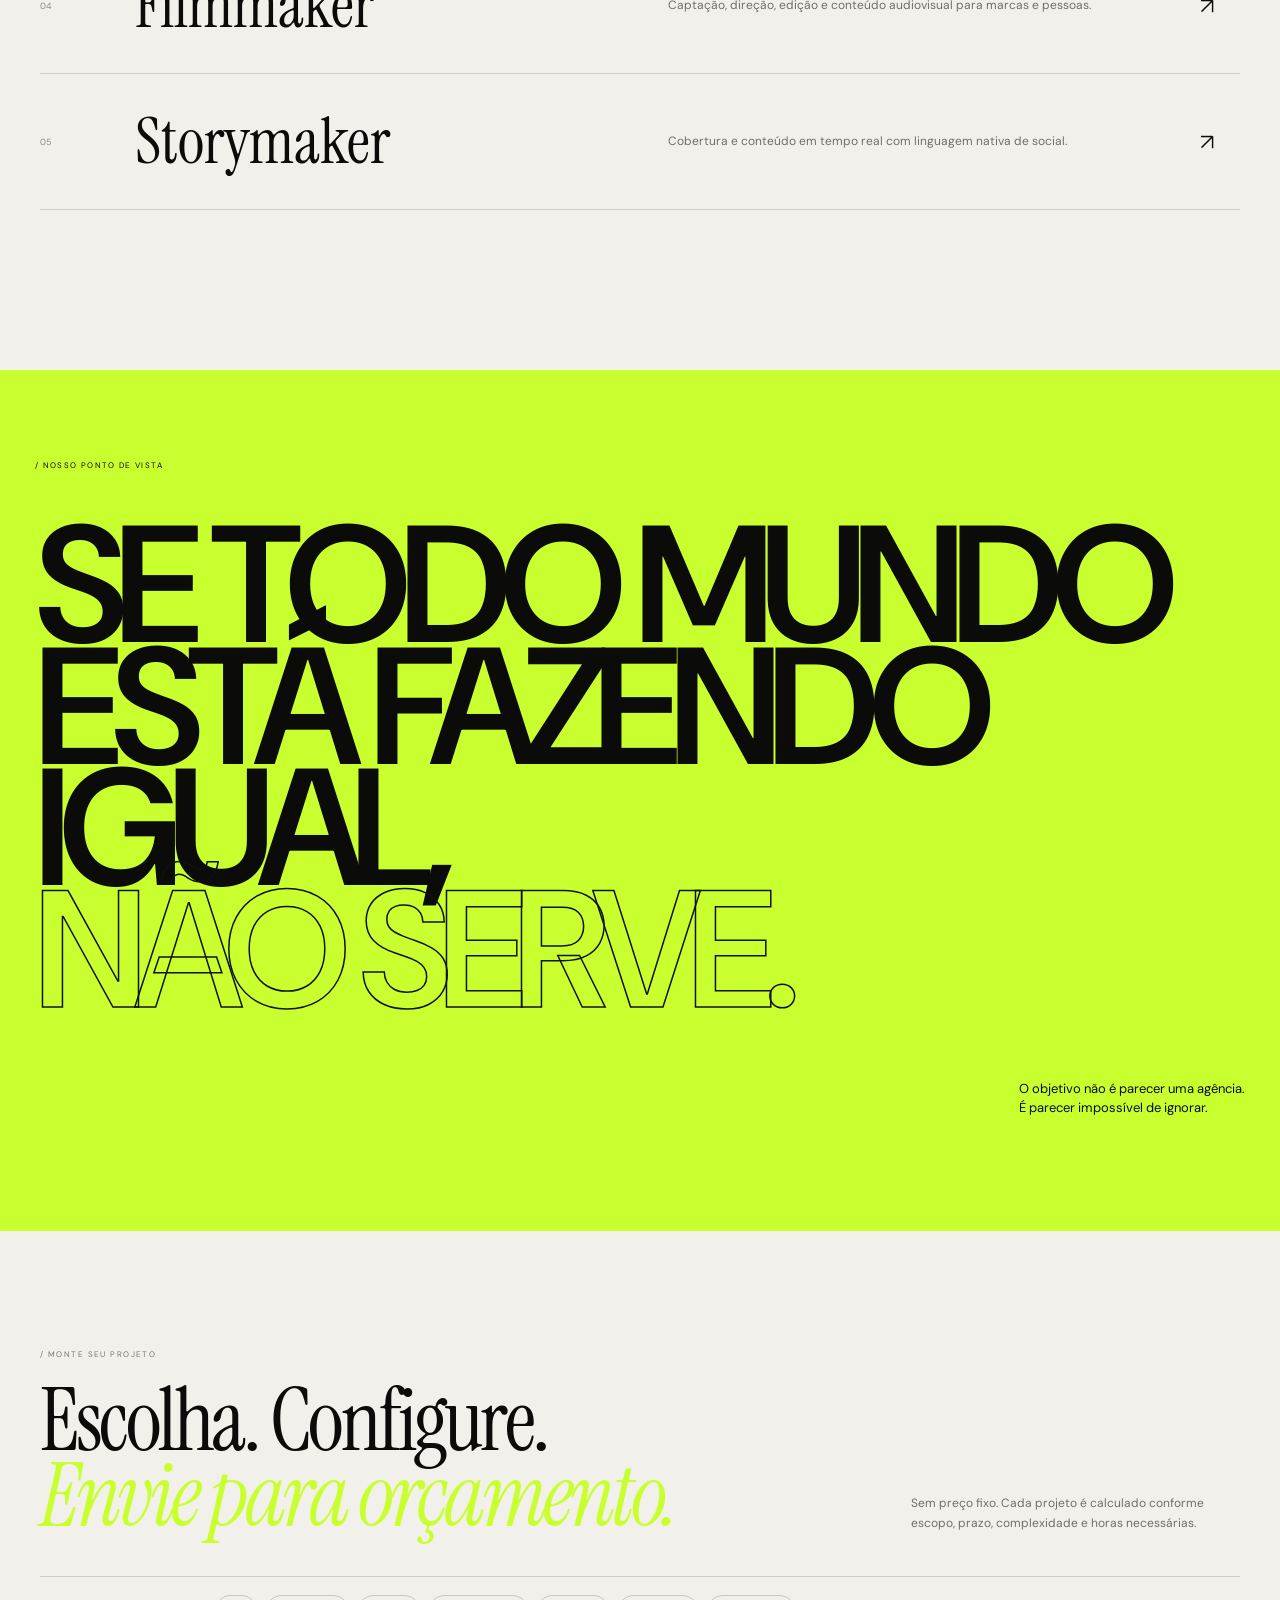
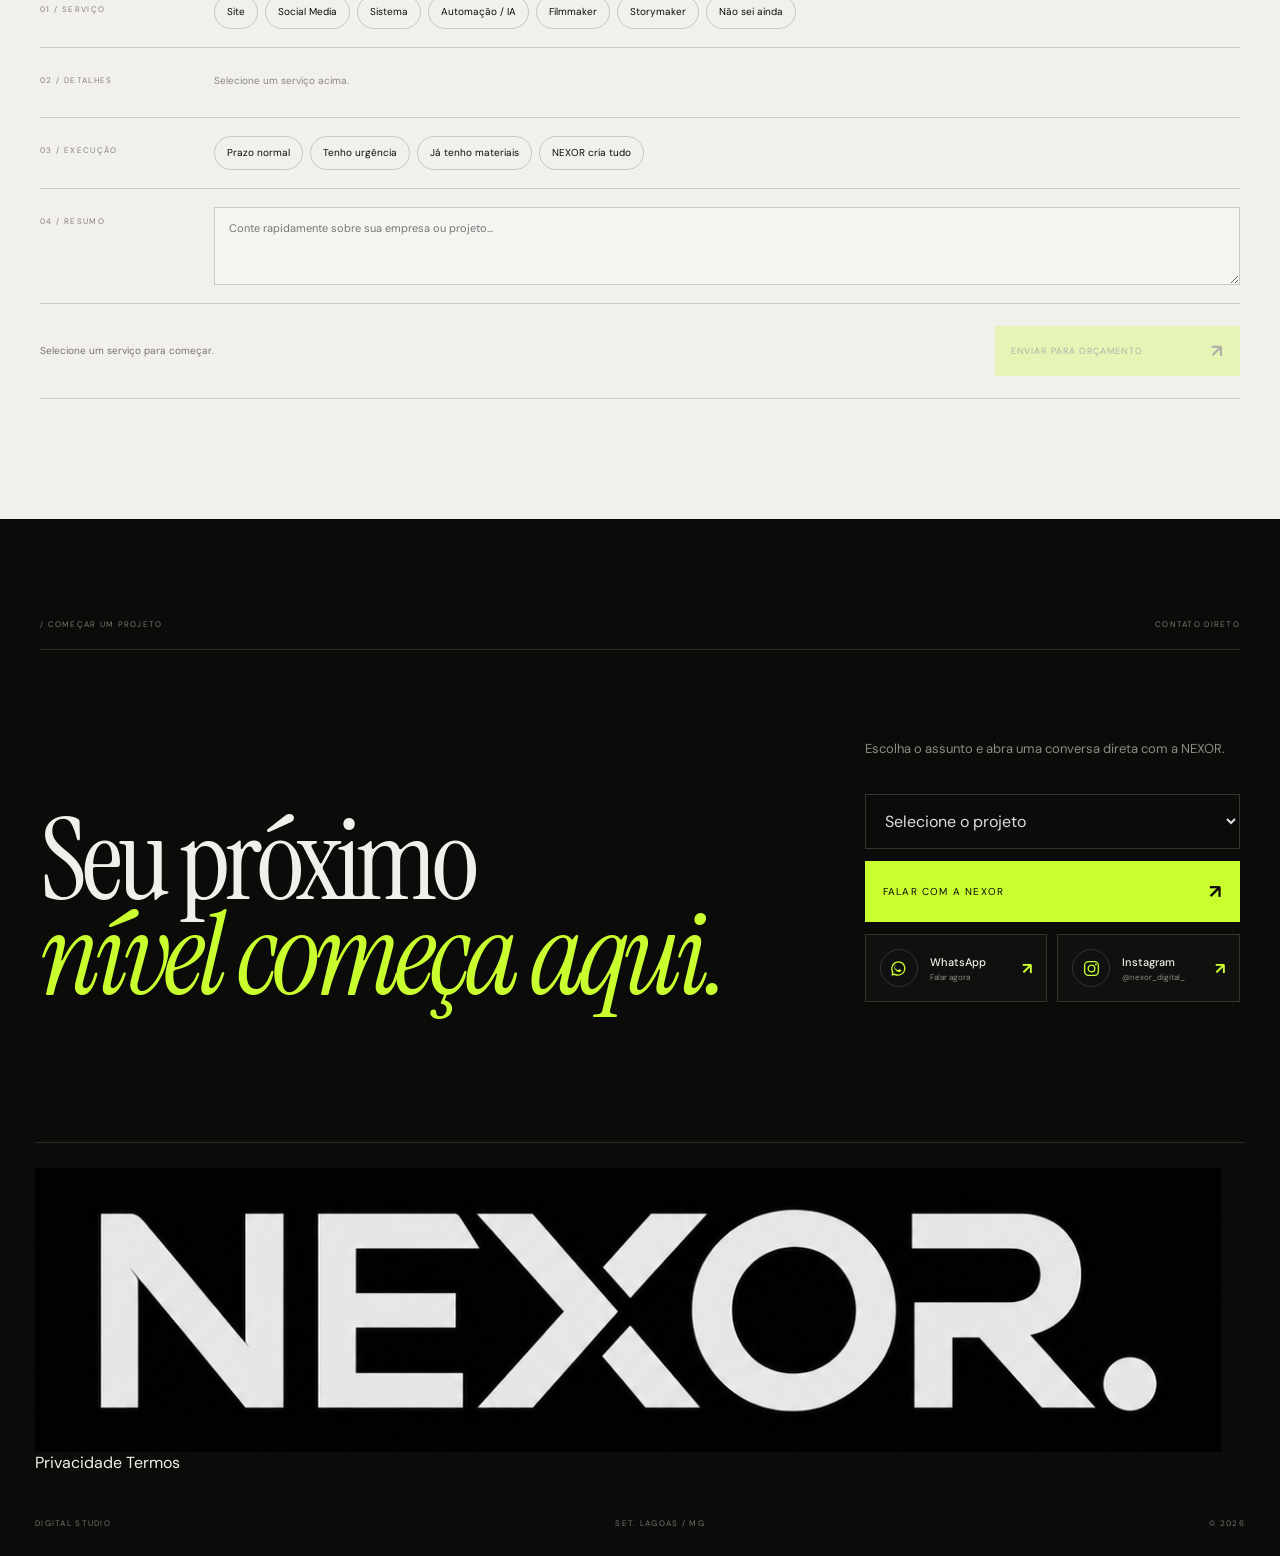
==== commit aa46c14b: "feat: aprimora SEO, acessibilidade e estrutura institucional" ====
--- a/index.html
+++ b/index.html
@@ -4,9 +4,38 @@
   <meta charset="utf-8">
   <meta name="viewport" content="width=device-width,initial-scale=1">
   <meta name="theme-color" content="#090909">
-  <meta name="description" content="NEXOR Digital — Social Media, Sites, Sistemas e Experiências Digitais.">
-  <title>NEXOR — Digital Studio</title>
-  <link rel="icon" href="/assets/favicon-nexor.png" type="image/png">
+  <meta name="description" content="NEXOR Digital — Social Media, Sites, Sistemas, Automação, IA e experiências digitais para marcas que querem crescer.">
+  <meta name="robots" content="index,follow,max-image-preview:large">
+  <meta name="author" content="NEXOR Digital">
+  <link rel="canonical" href="/">
+  <meta property="og:locale" content="pt_BR">
+  <meta property="og:type" content="website">
+  <meta property="og:title" content="NEXOR Digital | Sites, Sistemas, Social Media e Tecnologia">
+  <meta property="og:description" content="Criação, conteúdo e tecnologia para marcas que querem vender melhor, parecer maiores e operar de forma mais inteligente.">
+  <meta property="og:image" content="/assets/nexor-wordmark-oficial.png">
+  <meta property="og:site_name" content="NEXOR Digital">
+  <meta name="twitter:card" content="summary_large_image">
+  <meta name="twitter:title" content="NEXOR Digital | Sites, Sistemas, Social Media e Tecnologia">
+  <meta name="twitter:description" content="Criação, conteúdo e tecnologia para marcas que querem vender melhor, parecer maiores e operar de forma mais inteligente.">
+  <meta name="twitter:image" content="/assets/nexor-wordmark-oficial.png">
+  <title>NEXOR Digital | Sites, Sistemas, Social Media e Tecnologia</title>
+  <link rel="icon" href="/favicon.svg" type="image/svg+xml">
+  <link rel="preload" href="/assets/nexor-wordmark-oficial.png" as="image">
+  <script type="application/ld+json">
+  {
+    "@context": "https://schema.org",
+    "@type": "Organization",
+    "name": "NEXOR Digital",
+    "description": "Social Media, Sites, Sistemas, Automação, IA e experiências digitais.",
+    "address": {
+      "@type": "PostalAddress",
+      "addressLocality": "Sete Lagoas",
+      "addressRegion": "MG",
+      "addressCountry": "BR"
+    },
+    "sameAs": ["https://instagram.com/nexor_digital_"]
+  }
+  </script>
   <link rel="preconnect" href="https://fonts.googleapis.com">
   <link rel="preconnect" href="https://fonts.gstatic.com" crossorigin>
   <link href="https://fonts.googleapis.com/css2?family=DM+Sans:wght@300;400;500;600&family=Manrope:wght@300;400;500;600&family=Instrument+Serif:ital@0;1&display=swap" rel="stylesheet">
@@ -29,14 +58,14 @@
 
     <div class="header-center">SETOR CRIATIVO + TECNOLOGIA</div>
 
-    <button class="menu-trigger magnetic" id="menuTrigger">
+    <button class="menu-trigger magnetic" id="menuTrigger" type="button" aria-expanded="false" aria-controls="menuPanel">
       <span>MENU</span>
       <i></i>
     </button>
   </header>
 
-  <aside class="menu-panel" id="menuPanel">
-    <div class="menu-close" id="menuClose">FECHAR</div>
+  <aside class="menu-panel" id="menuPanel" aria-hidden="true">
+    <button class="menu-close" id="menuClose" type="button" aria-label="Fechar menu">FECHAR</button>
     <nav>
       <a href="#work">Projetos <span>01</span></a>
       <a href="#services">Serviços <span>02</span></a>
@@ -60,7 +89,7 @@
       </div>
 
       <div class="hero-word hero-wordmark">
-        <img src="assets/nexor-wordmark-oficial.png" alt="NEXOR." class="hero-wordmark-img">
+        <img src="assets/nexor-wordmark-oficial.png" alt="NEXOR." class="hero-wordmark-img" fetchpriority="high">
       </div>
 
       <div class="hero-lower">
@@ -308,7 +337,7 @@
           </button>
           
           <div class="contact-mini-cards">
-            <a class="contact-mini-card" href="https://wa.me/5531998261608" target="_blank" rel="noreferrer" aria-label="WhatsApp da NEXOR">
+            <a class="contact-mini-card" id="whatsappLink" href="#" target="_blank" rel="noopener noreferrer" aria-label="WhatsApp da NEXOR">
               <span class="contact-mini-icon" aria-hidden="true">
                 <svg viewBox="0 0 24 24" fill="none">
                   <path d="M20 11.9c0 4.6-3.8 8.4-8.4 8.4-1.5 0-2.8-.4-4.1-1L4 20l.8-3.3c-.8-1.3-1.2-3-1.2-4.7C3.6 7.4 7.4 3.6 12 3.6c4.6 0 8 3.7 8 8.3Z" stroke="currentColor" stroke-width="1.7" stroke-linecap="round" stroke-linejoin="round"/>
@@ -322,7 +351,7 @@
               <b>↗</b>
             </a>
 
-            <a class="contact-mini-card" href="https://instagram.com/nexor_digital_" target="_blank" rel="noreferrer" aria-label="Instagram da NEXOR">
+            <a class="contact-mini-card" id="instagramLink" href="#" target="_blank" rel="noopener noreferrer" aria-label="Instagram da NEXOR">
               <span class="contact-mini-icon" aria-hidden="true">
                 <svg viewBox="0 0 24 24" fill="none">
                   <rect x="3.3" y="3.3" width="17.4" height="17.4" rx="5" stroke="currentColor" stroke-width="1.7"/>
@@ -343,7 +372,11 @@
   </main>
 
   <footer>
-    <div class="footer-big footer-wordmark"><img src="assets/nexor-wordmark-oficial.png" alt="NEXOR." class="footer-wordmark-img"></div>
+    <div class="footer-big footer-wordmark"><img src="assets/nexor-wordmark-oficial.png" alt="NEXOR." class="footer-wordmark-img" loading="lazy"></div>
+    <div class="footer-legal">
+      <a href="/privacidade.html">Privacidade</a>
+      <a href="/termos.html">Termos</a>
+    </div>
     <div class="footer-row">
       <span>DIGITAL STUDIO</span>
       <span>SET. LAGOAS / MG</span>
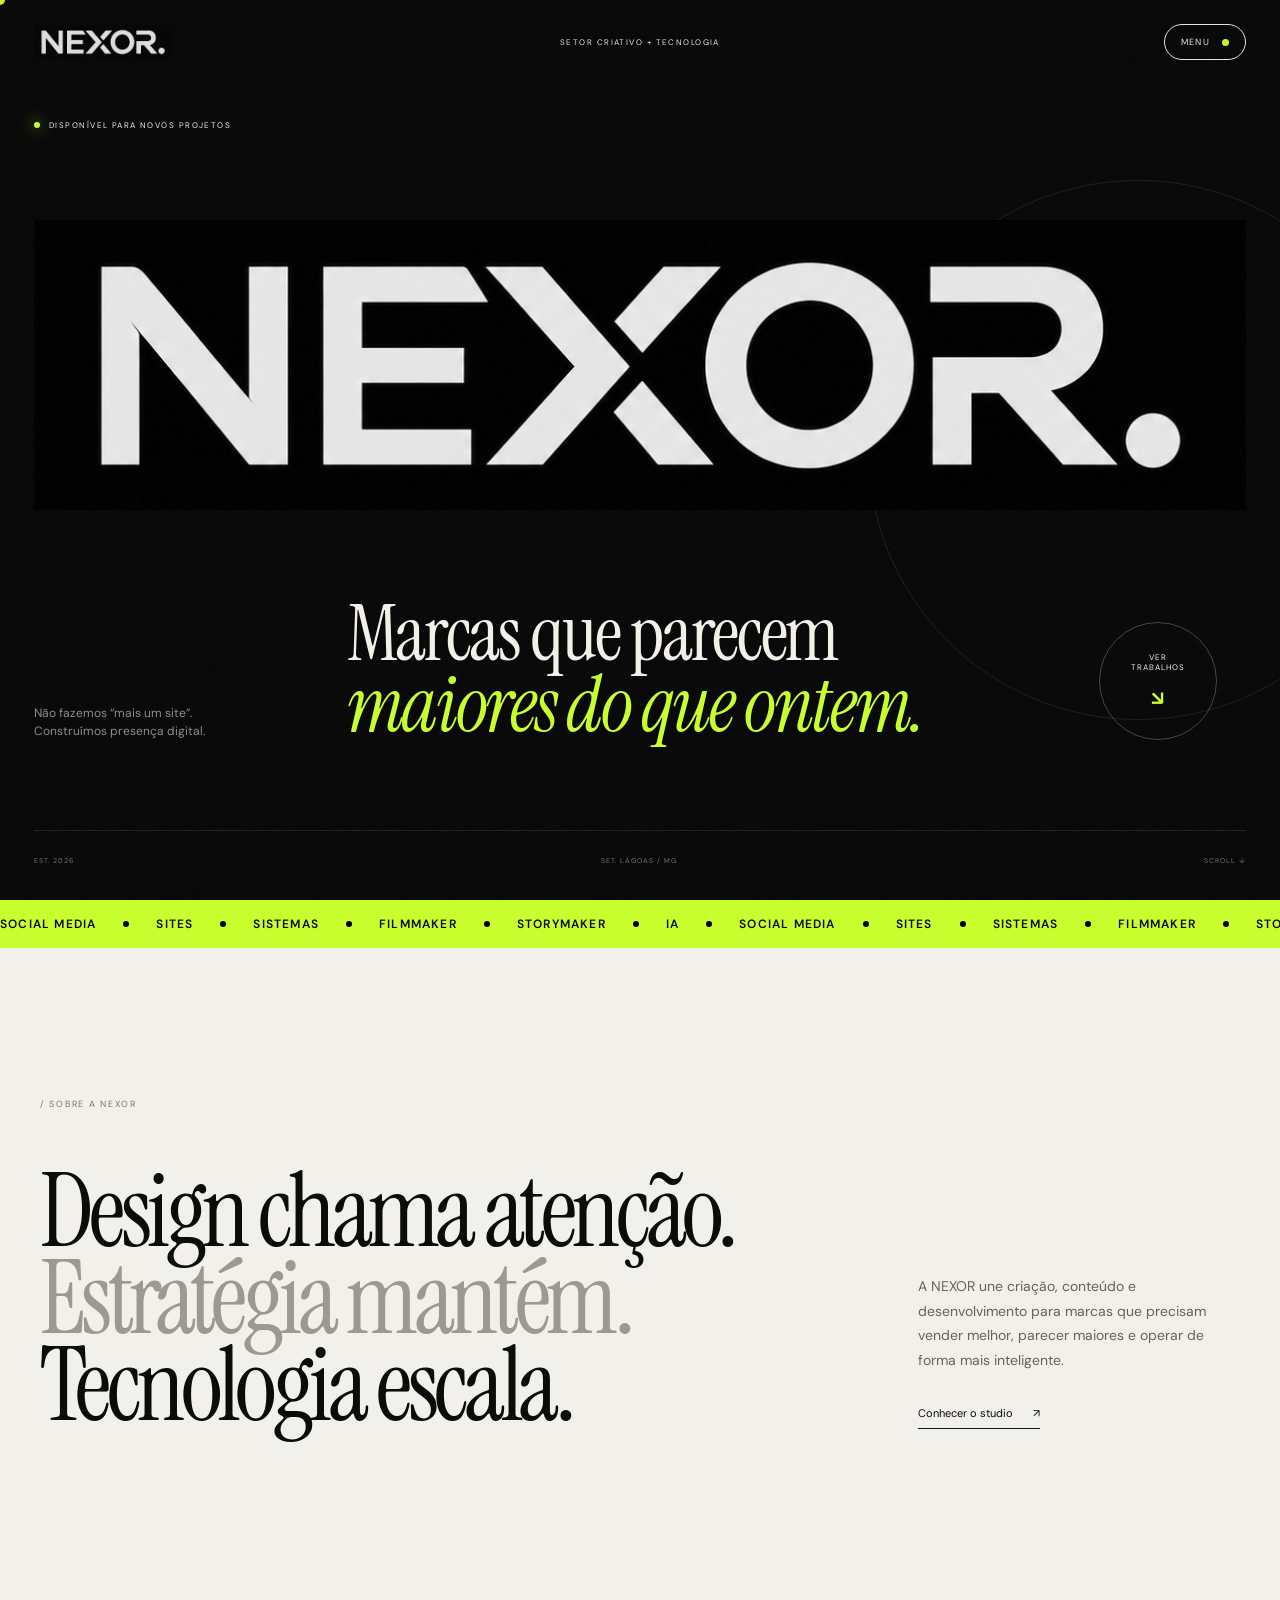
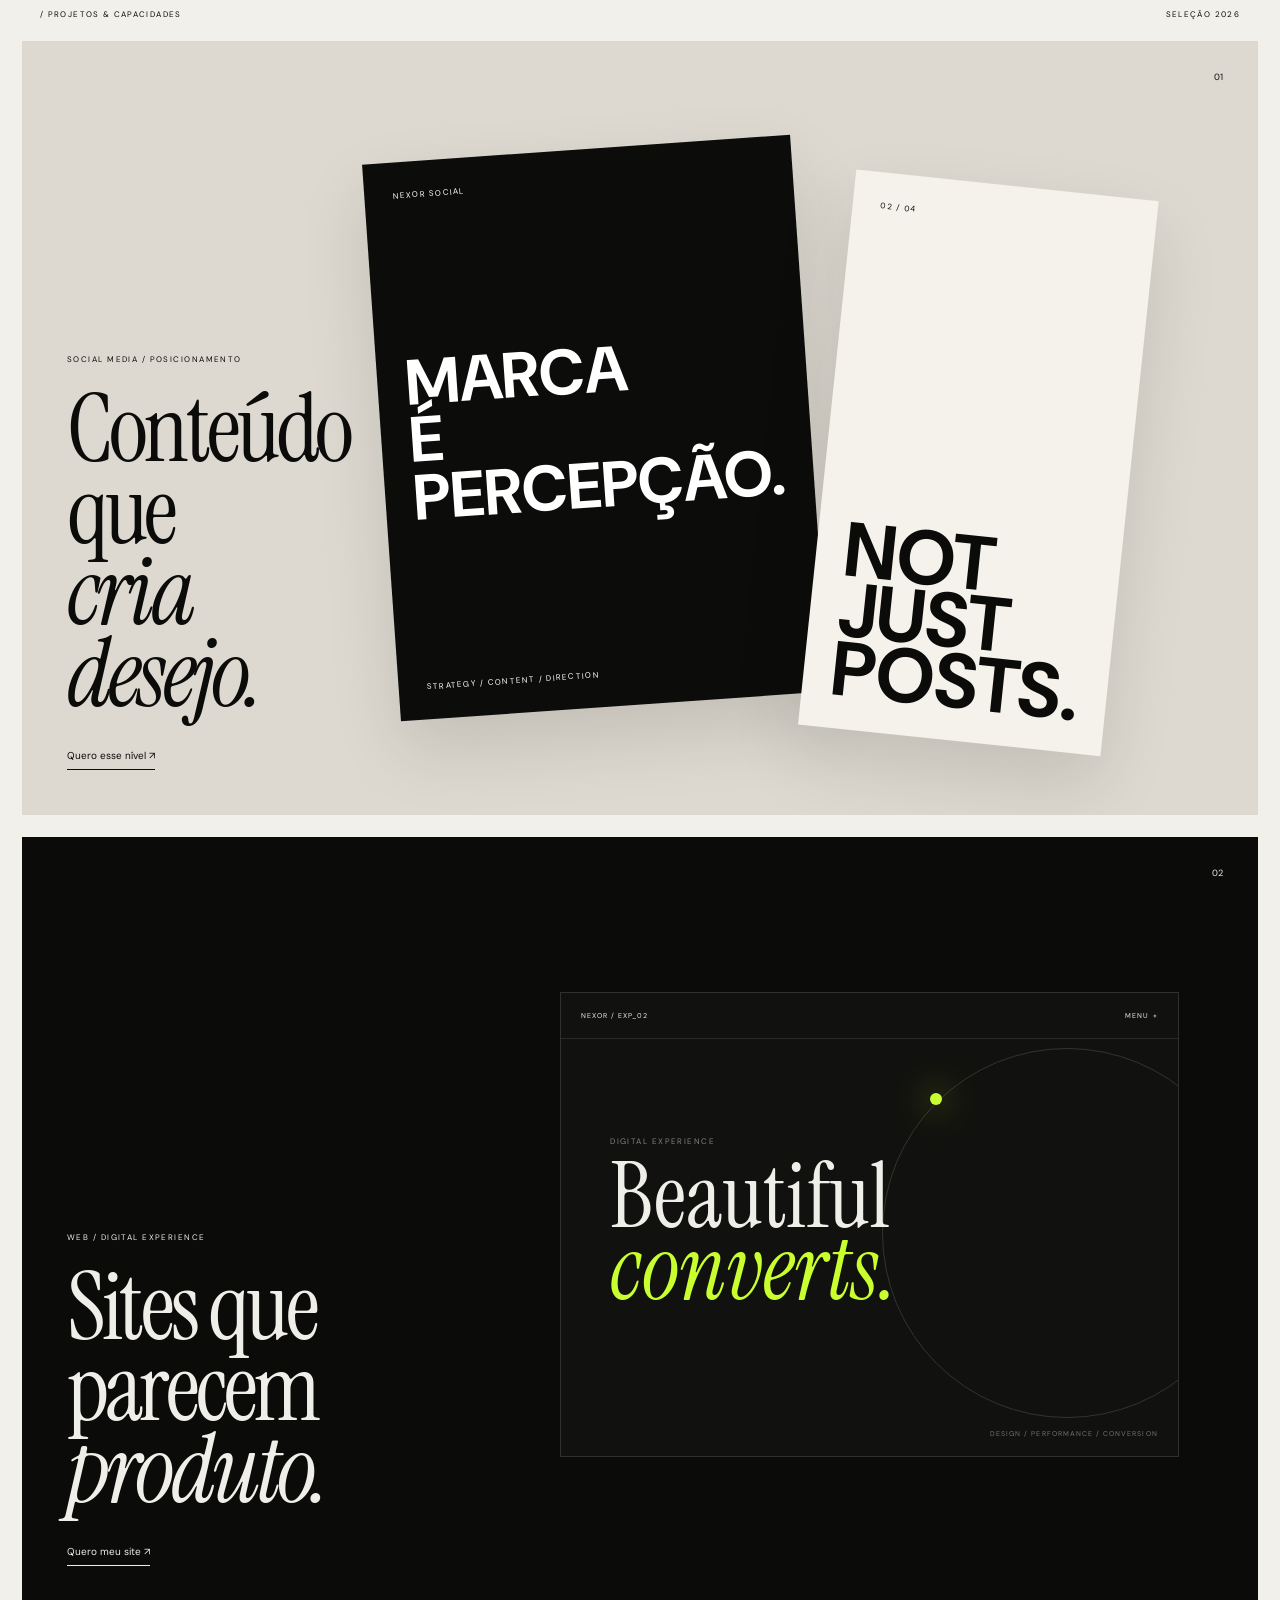
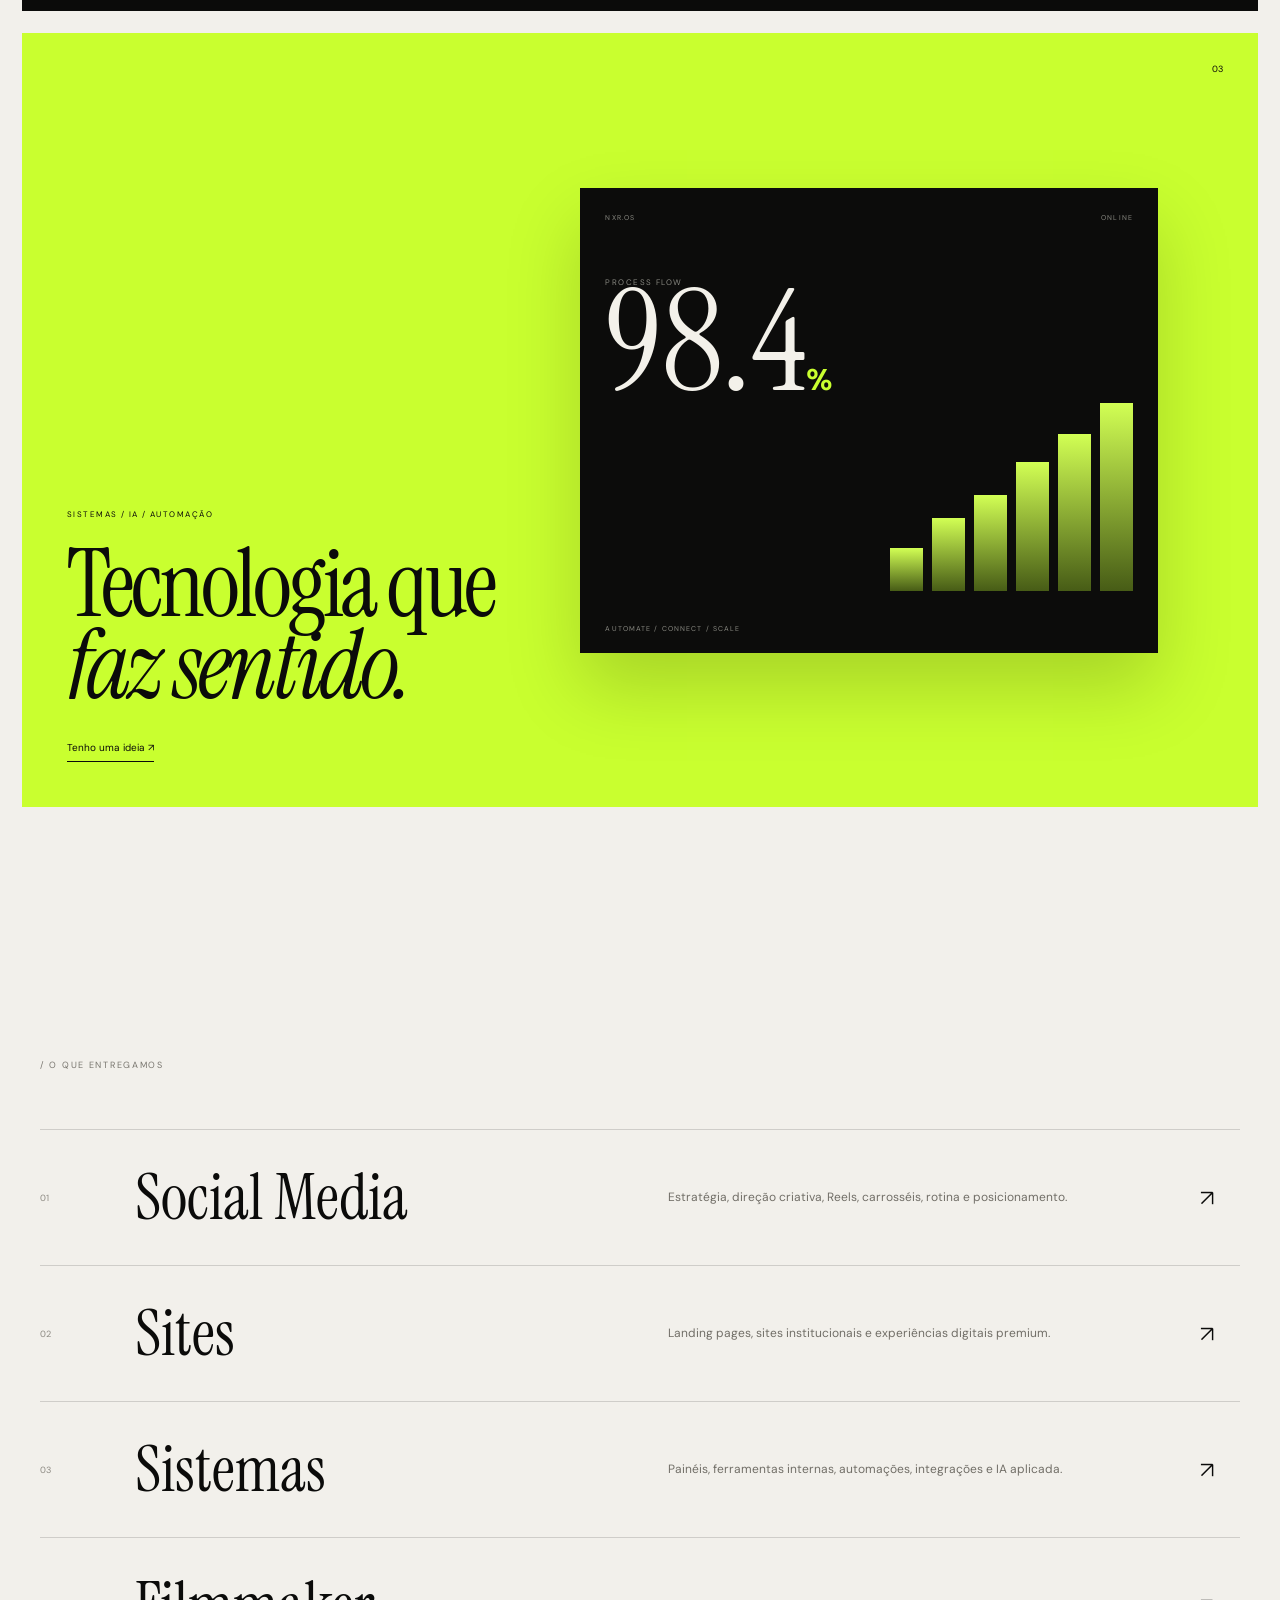
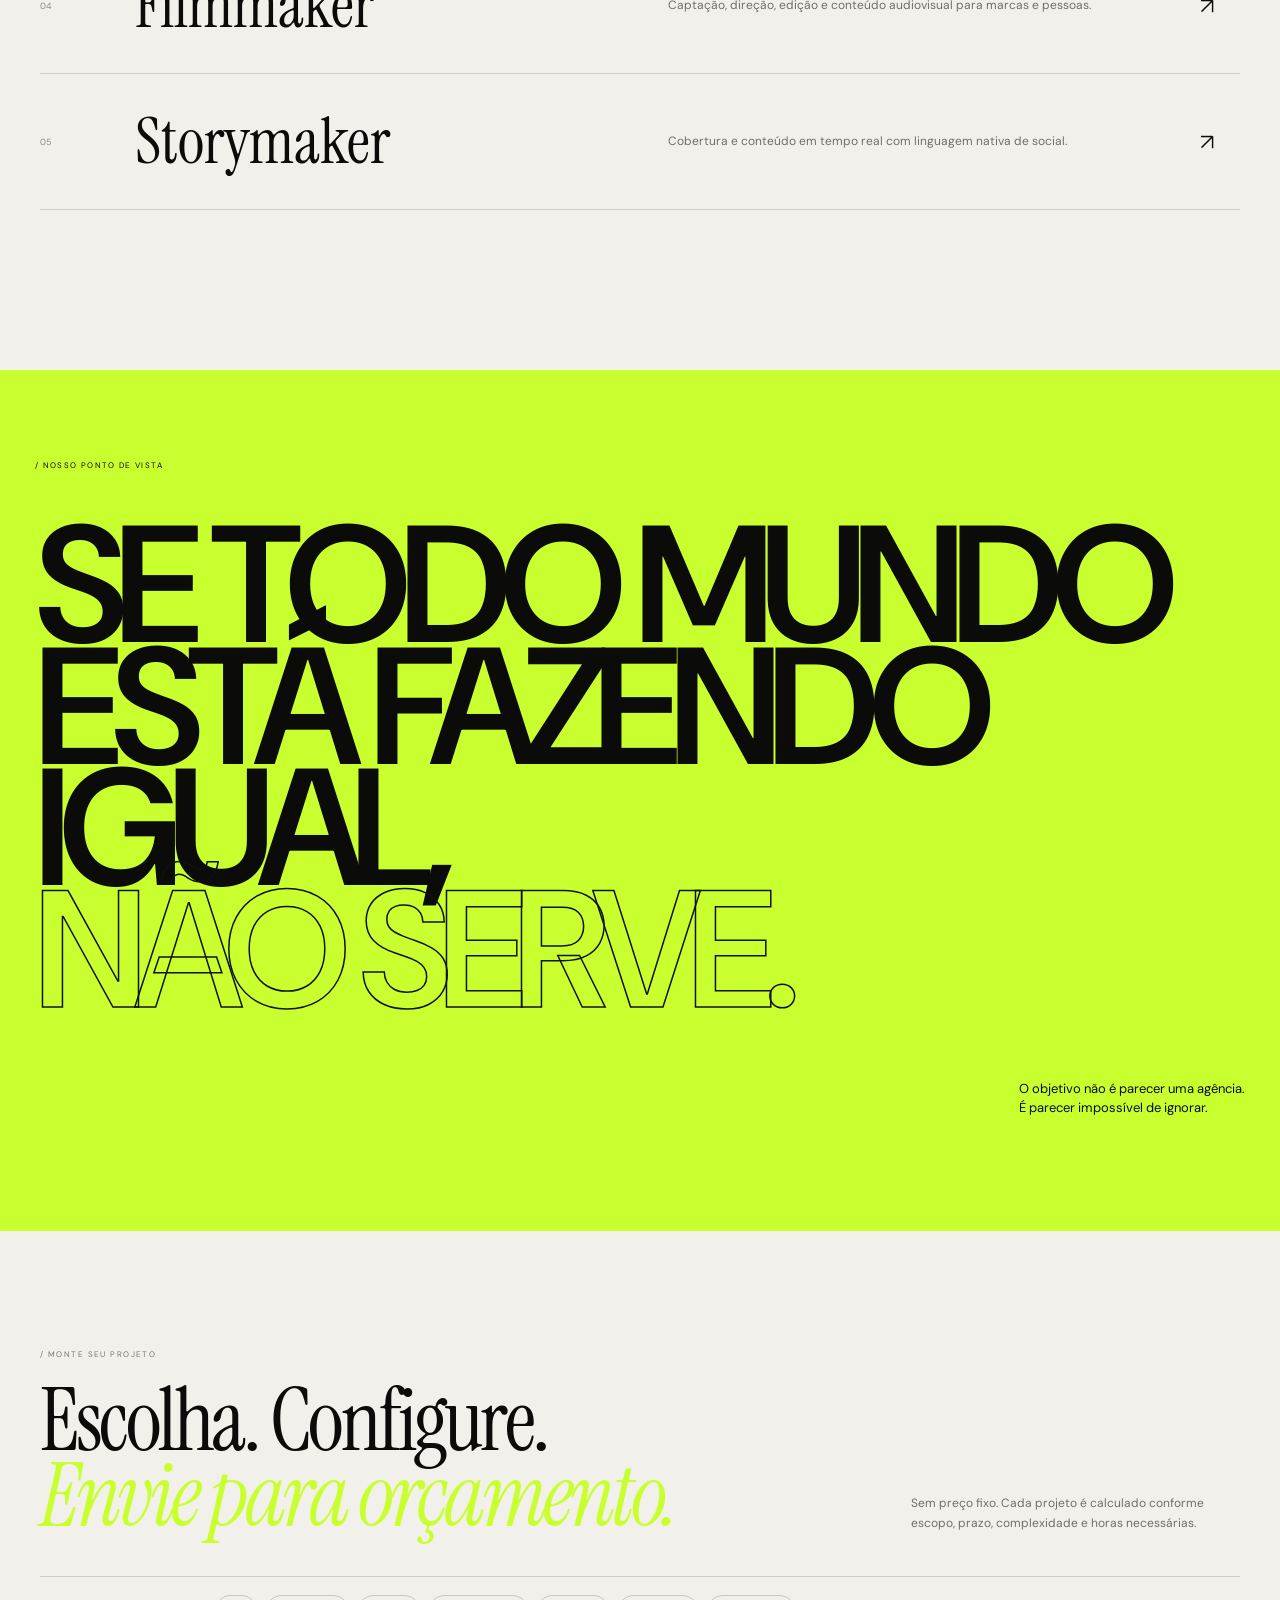
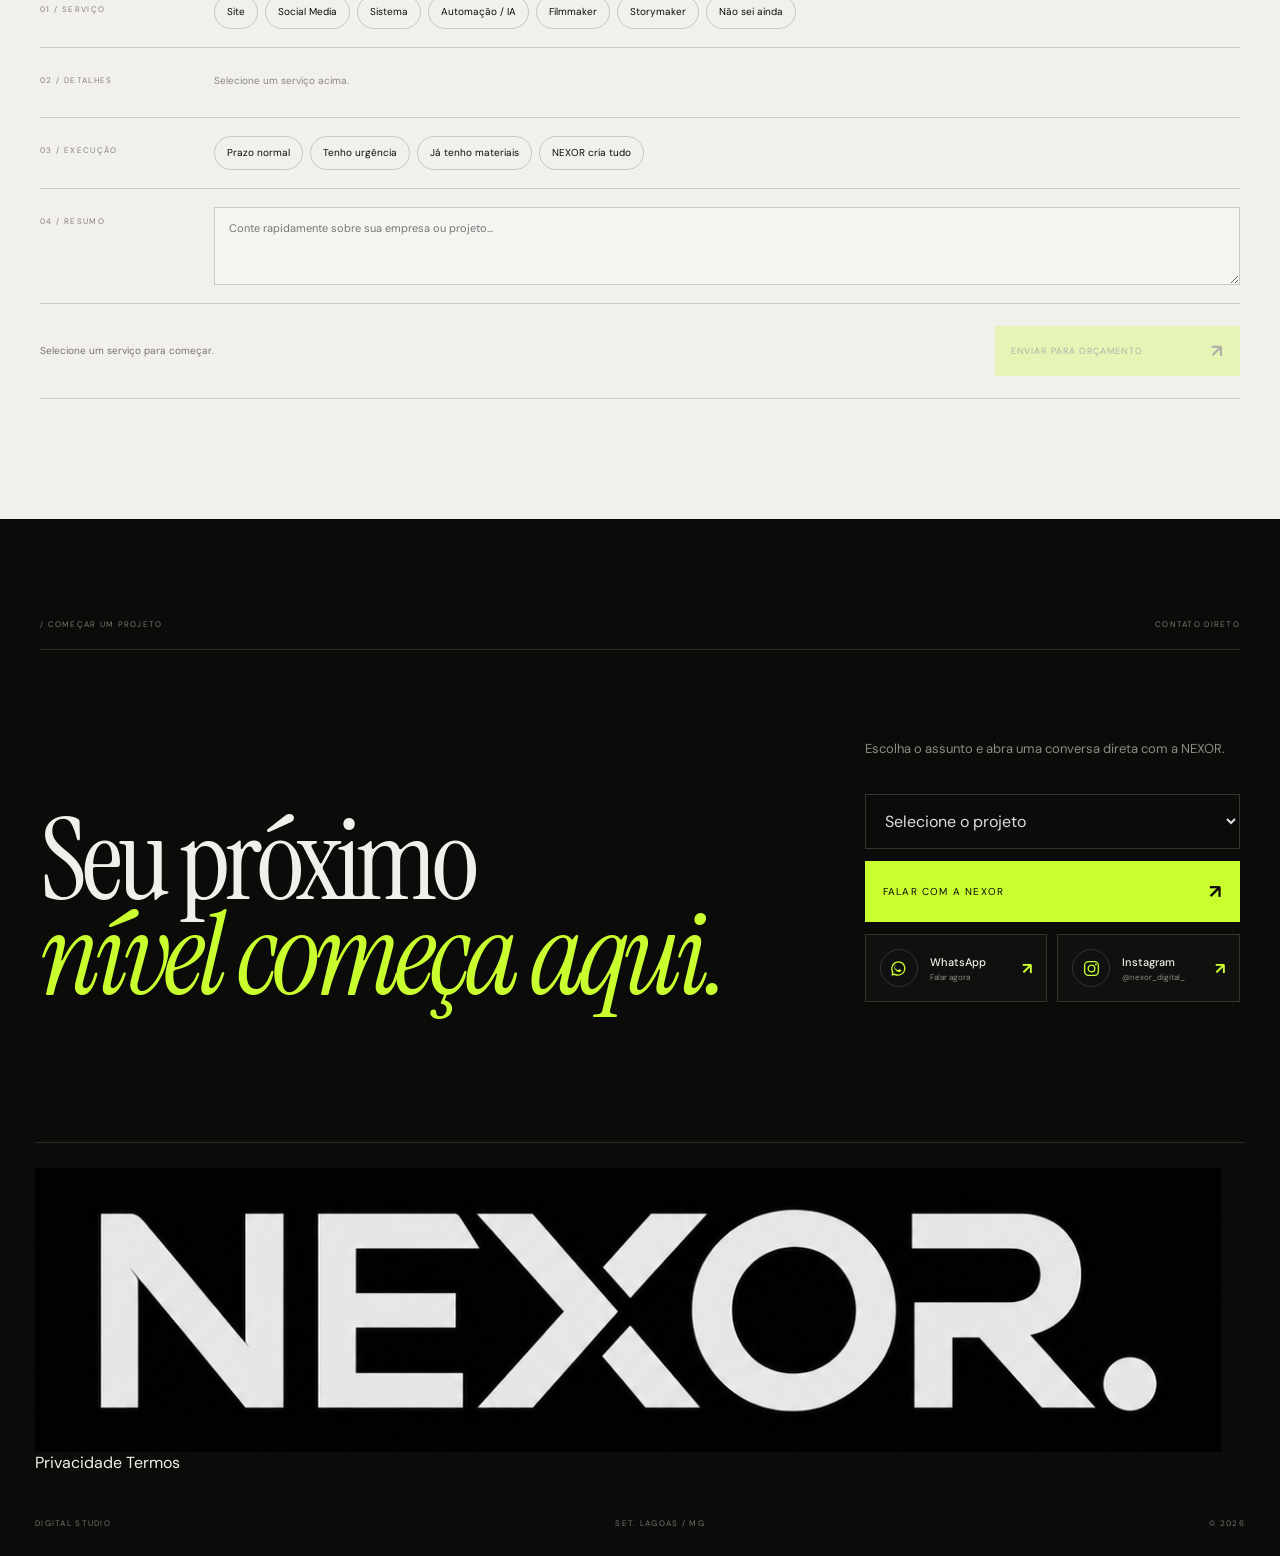
==== commit 349e8b5e: "fix: define URLs públicas oficiais do SEO" ====
--- a/index.html
+++ b/index.html
@@ -7,17 +7,18 @@
   <meta name="description" content="NEXOR Digital — Social Media, Sites, Sistemas, Automação, IA e experiências digitais para marcas que querem crescer.">
   <meta name="robots" content="index,follow,max-image-preview:large">
   <meta name="author" content="NEXOR Digital">
-  <link rel="canonical" href="/">
+  <link rel="canonical" href="https://nexordigital.vercel.app/">
   <meta property="og:locale" content="pt_BR">
   <meta property="og:type" content="website">
   <meta property="og:title" content="NEXOR Digital | Sites, Sistemas, Social Media e Tecnologia">
   <meta property="og:description" content="Criação, conteúdo e tecnologia para marcas que querem vender melhor, parecer maiores e operar de forma mais inteligente.">
-  <meta property="og:image" content="/assets/nexor-wordmark-oficial.png">
+  <meta property="og:image" content="https://nexordigital.vercel.app/assets/nexor-wordmark-oficial.png">
+  <meta property="og:url" content="https://nexordigital.vercel.app/">
   <meta property="og:site_name" content="NEXOR Digital">
   <meta name="twitter:card" content="summary_large_image">
   <meta name="twitter:title" content="NEXOR Digital | Sites, Sistemas, Social Media e Tecnologia">
   <meta name="twitter:description" content="Criação, conteúdo e tecnologia para marcas que querem vender melhor, parecer maiores e operar de forma mais inteligente.">
-  <meta name="twitter:image" content="/assets/nexor-wordmark-oficial.png">
+  <meta name="twitter:image" content="https://nexordigital.vercel.app/assets/nexor-wordmark-oficial.png">
   <title>NEXOR Digital | Sites, Sistemas, Social Media e Tecnologia</title>
   <link rel="icon" href="/favicon.svg" type="image/svg+xml">
   <link rel="preload" href="/assets/nexor-wordmark-oficial.png" as="image">
@@ -33,6 +34,7 @@
       "addressRegion": "MG",
       "addressCountry": "BR"
     },
+    "url": "https://nexordigital.vercel.app/",
     "sameAs": ["https://instagram.com/nexor_digital_"]
   }
   </script>
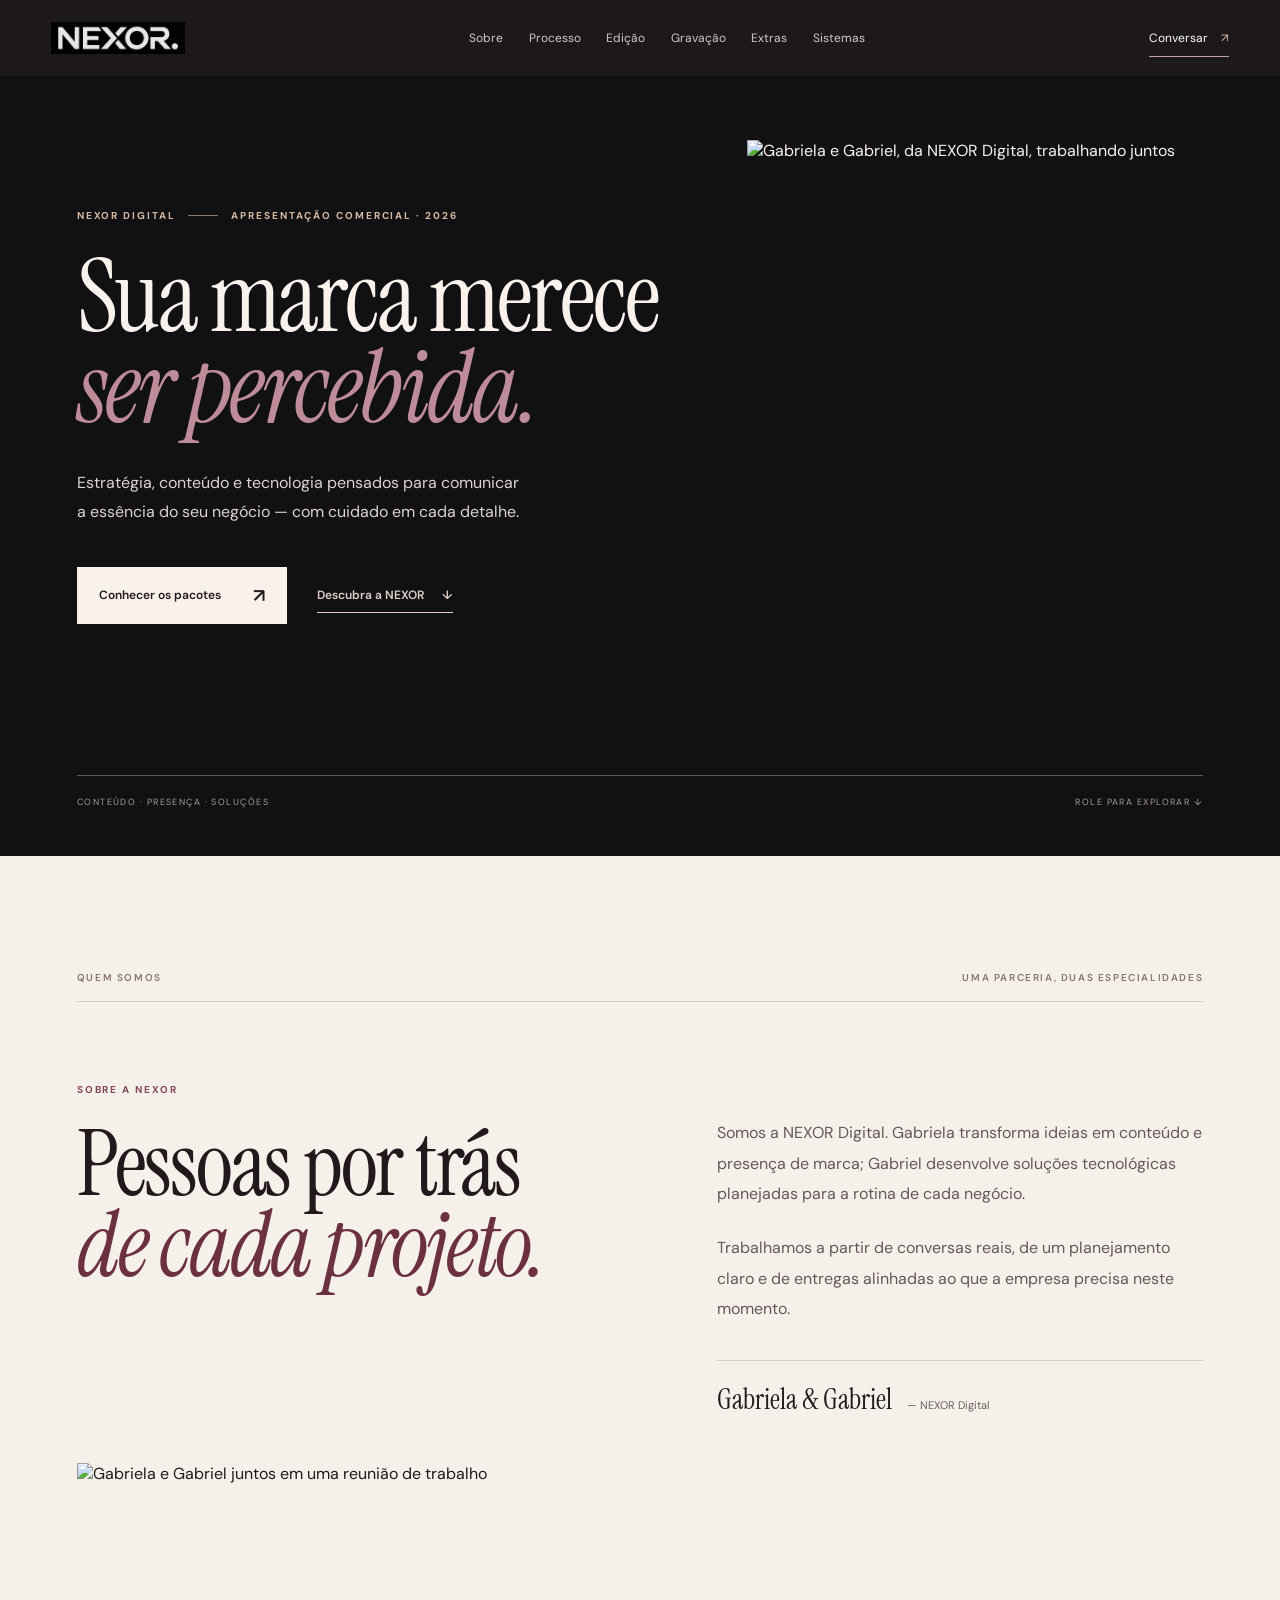
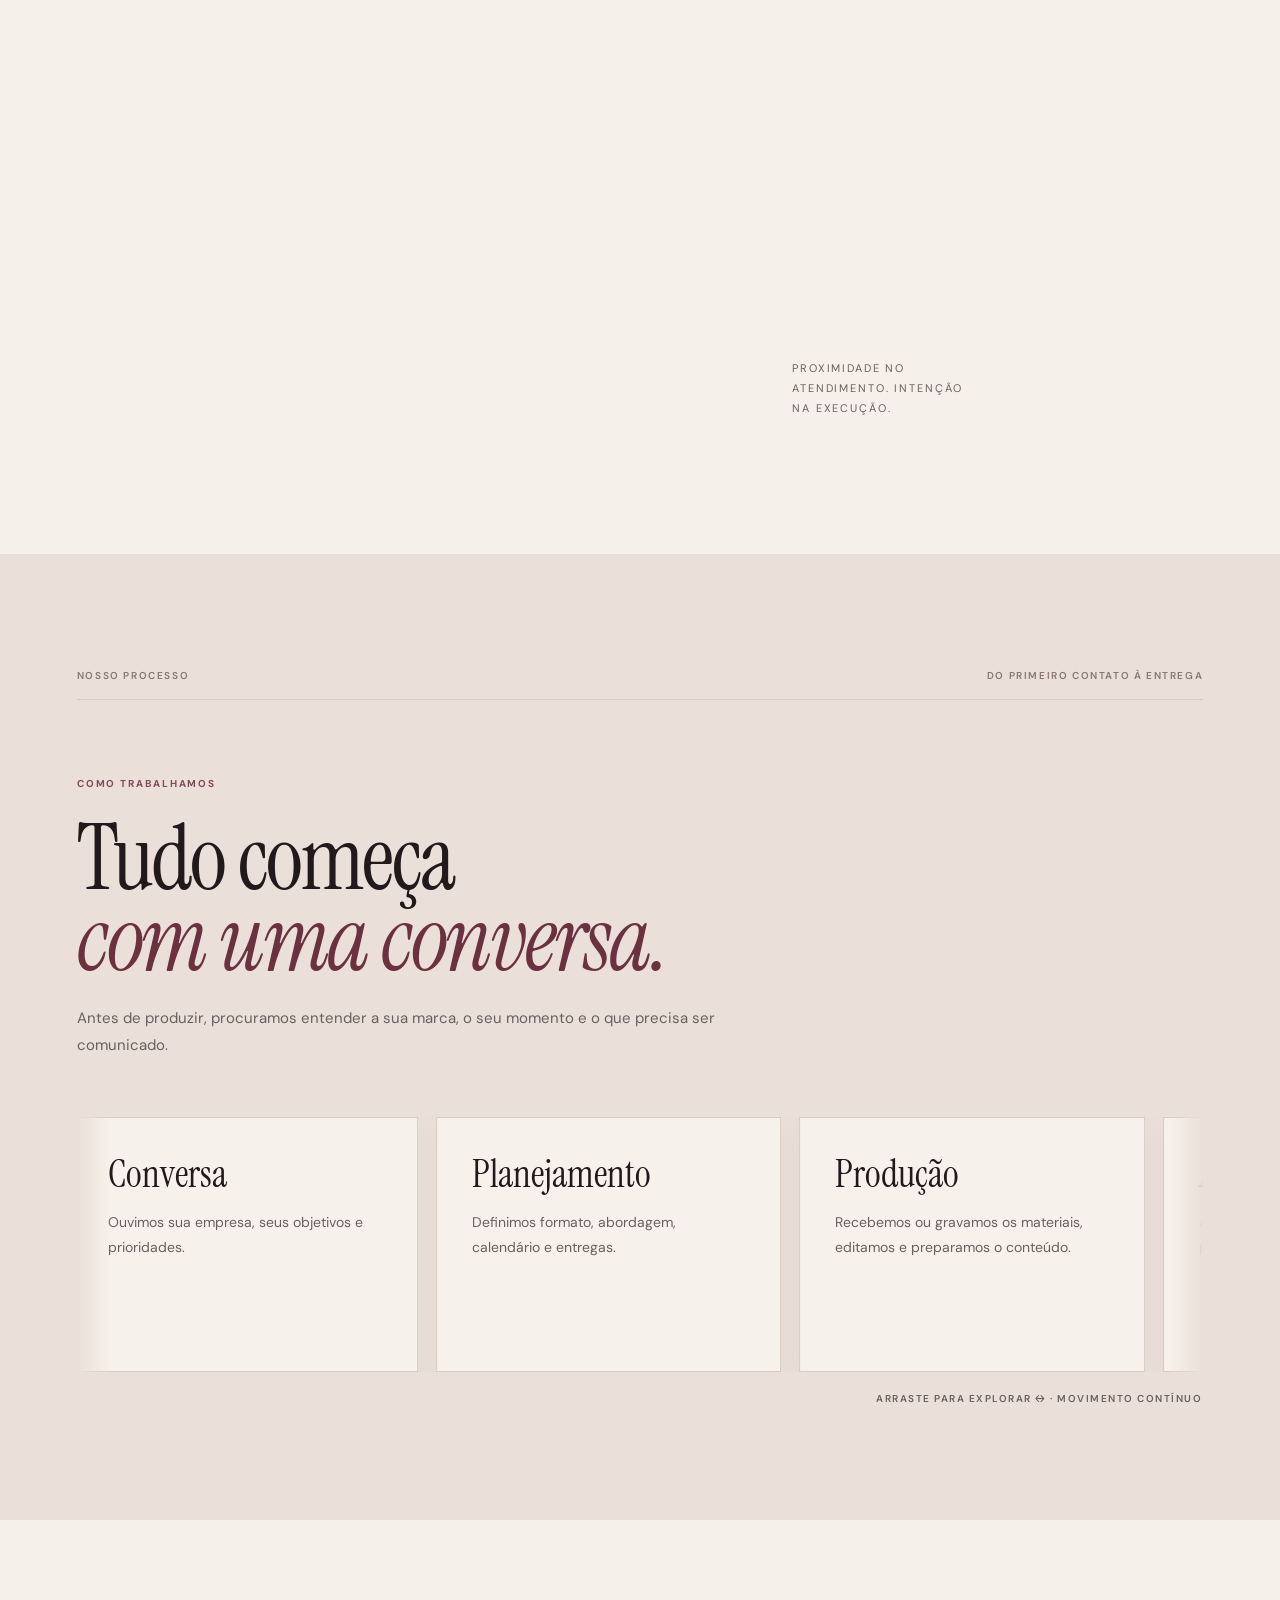
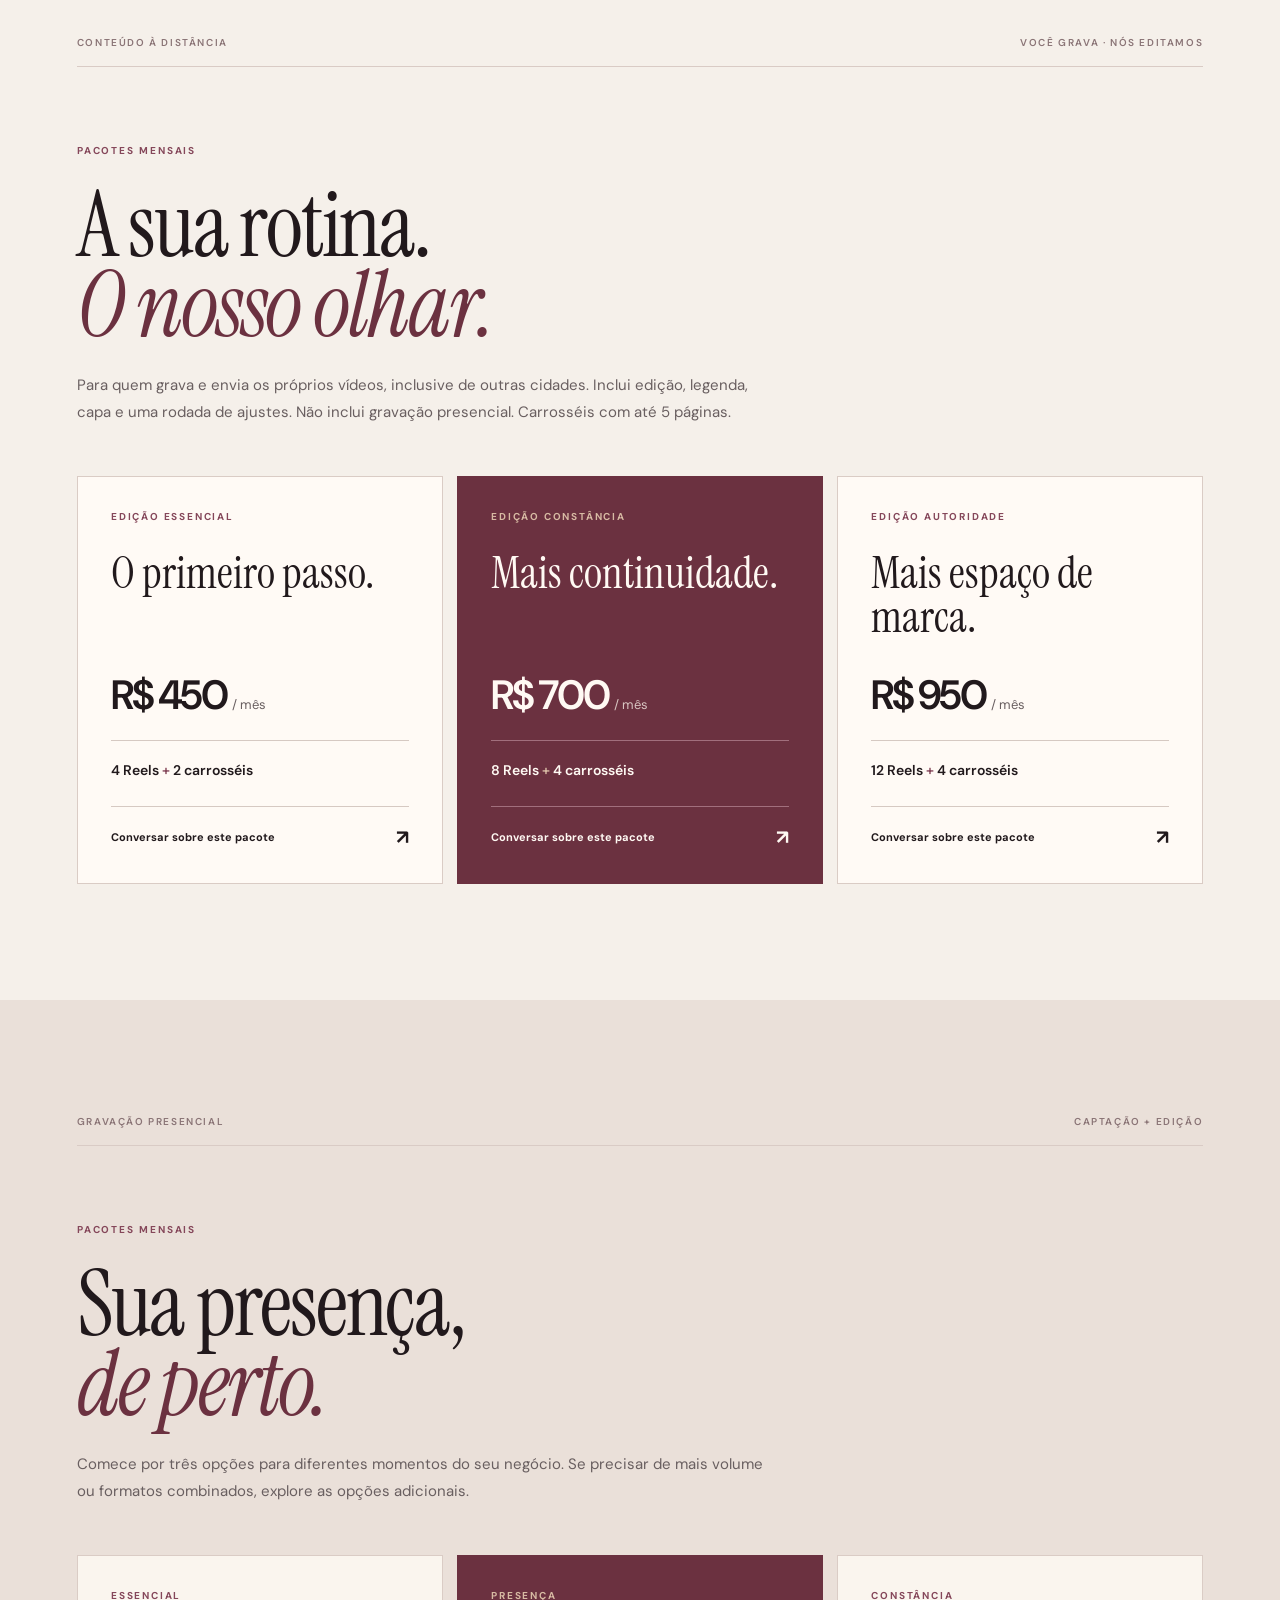
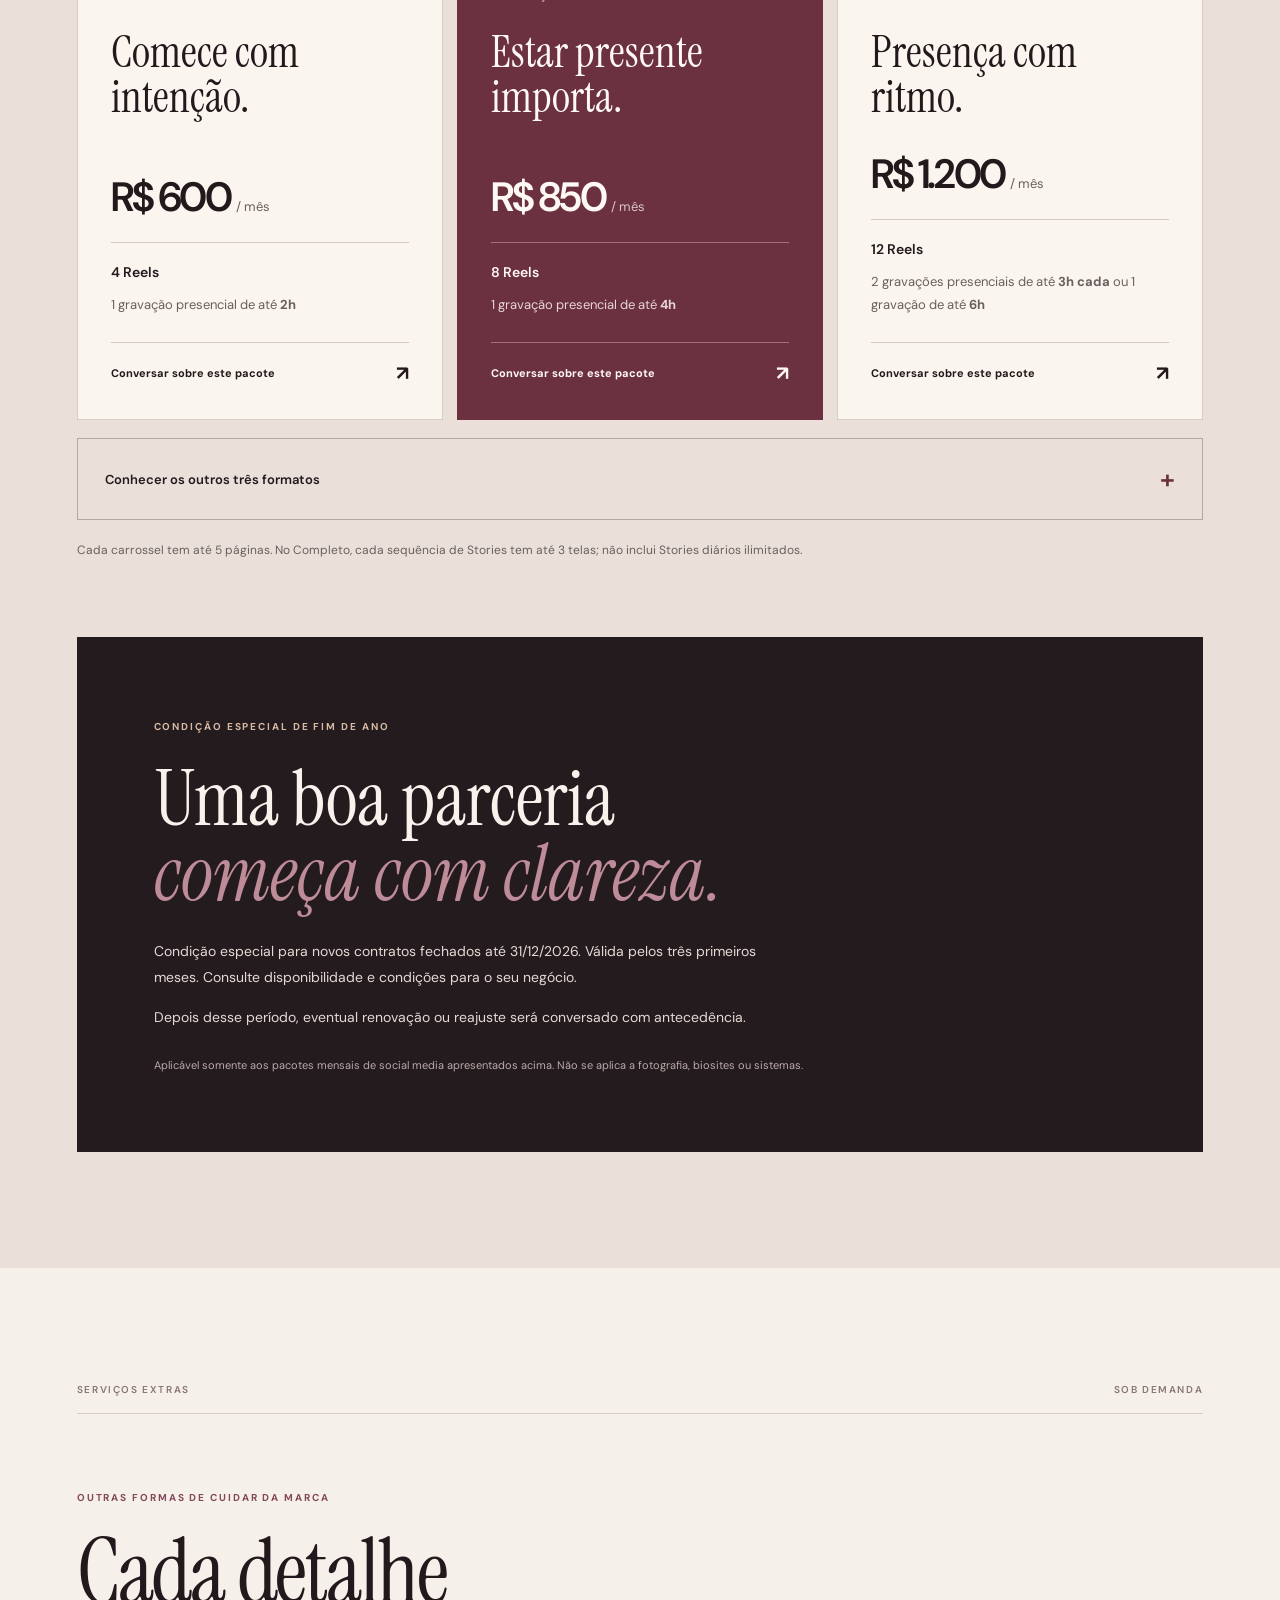
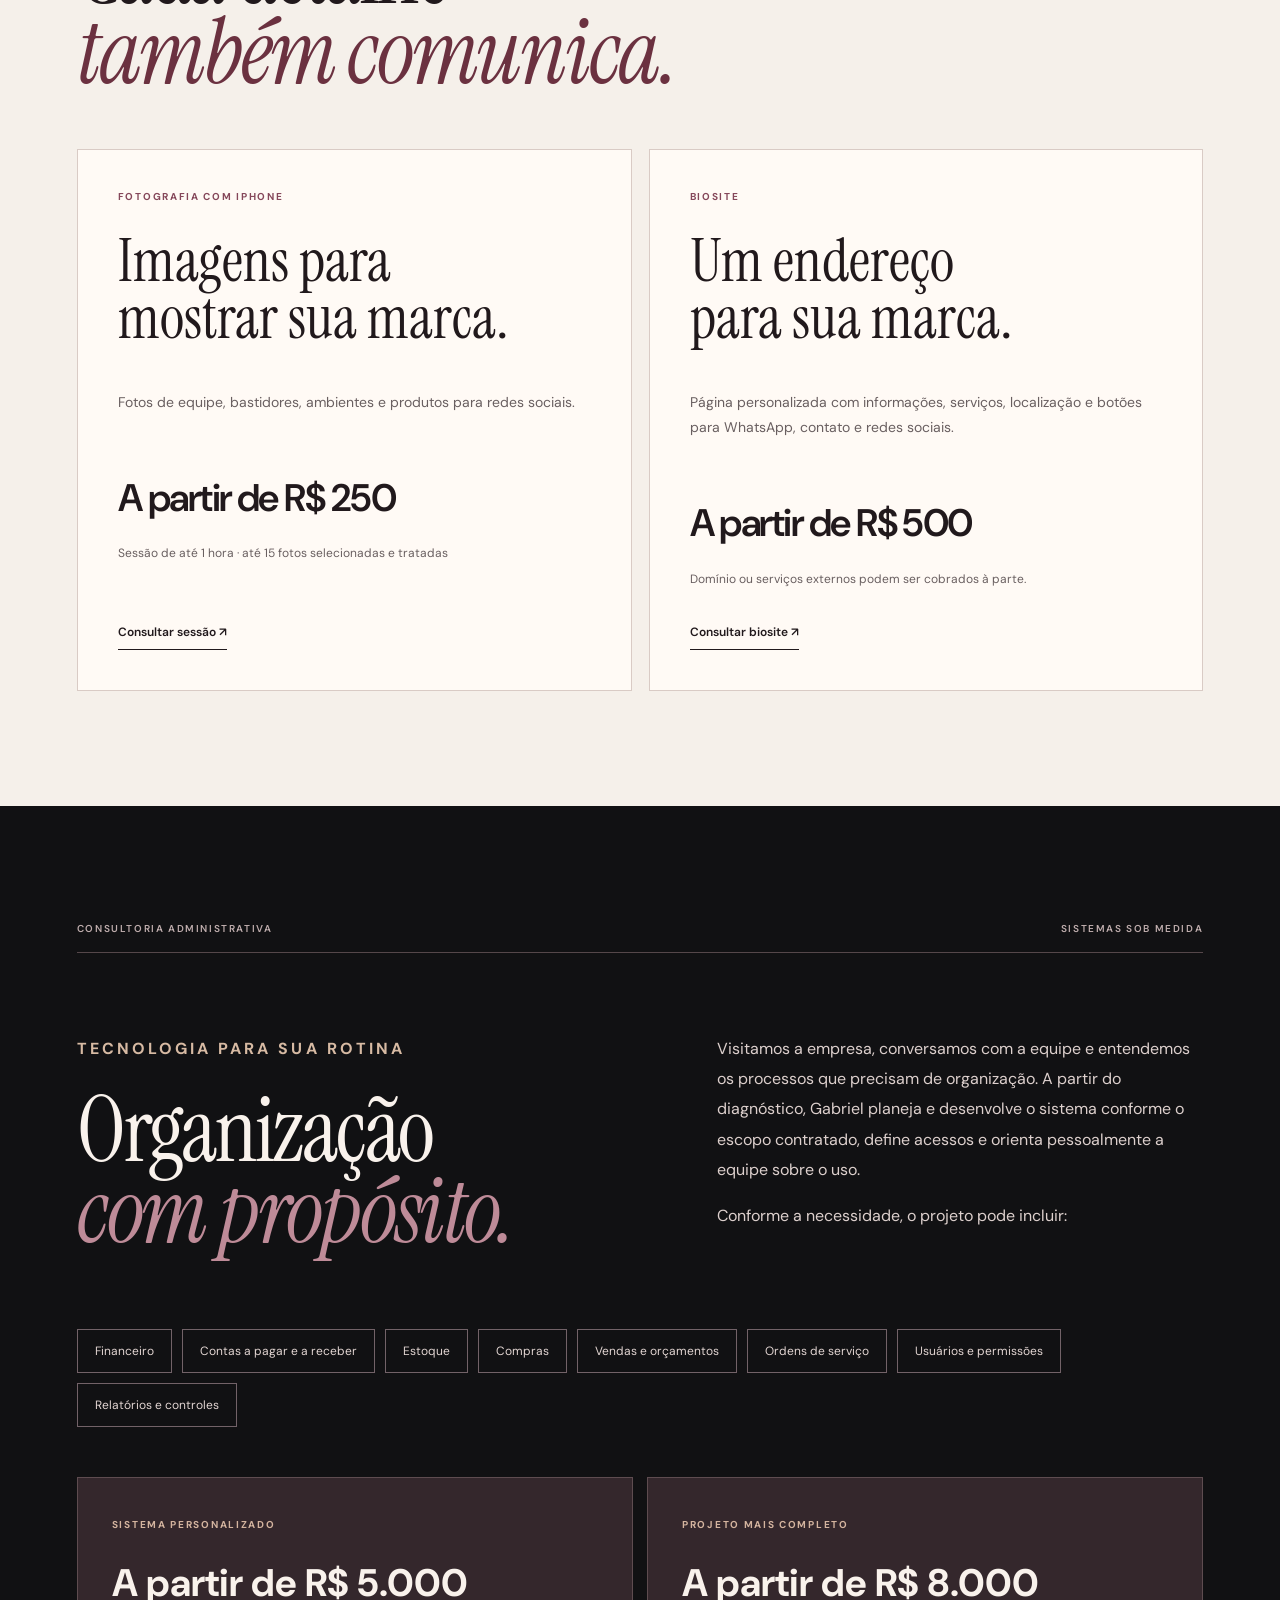
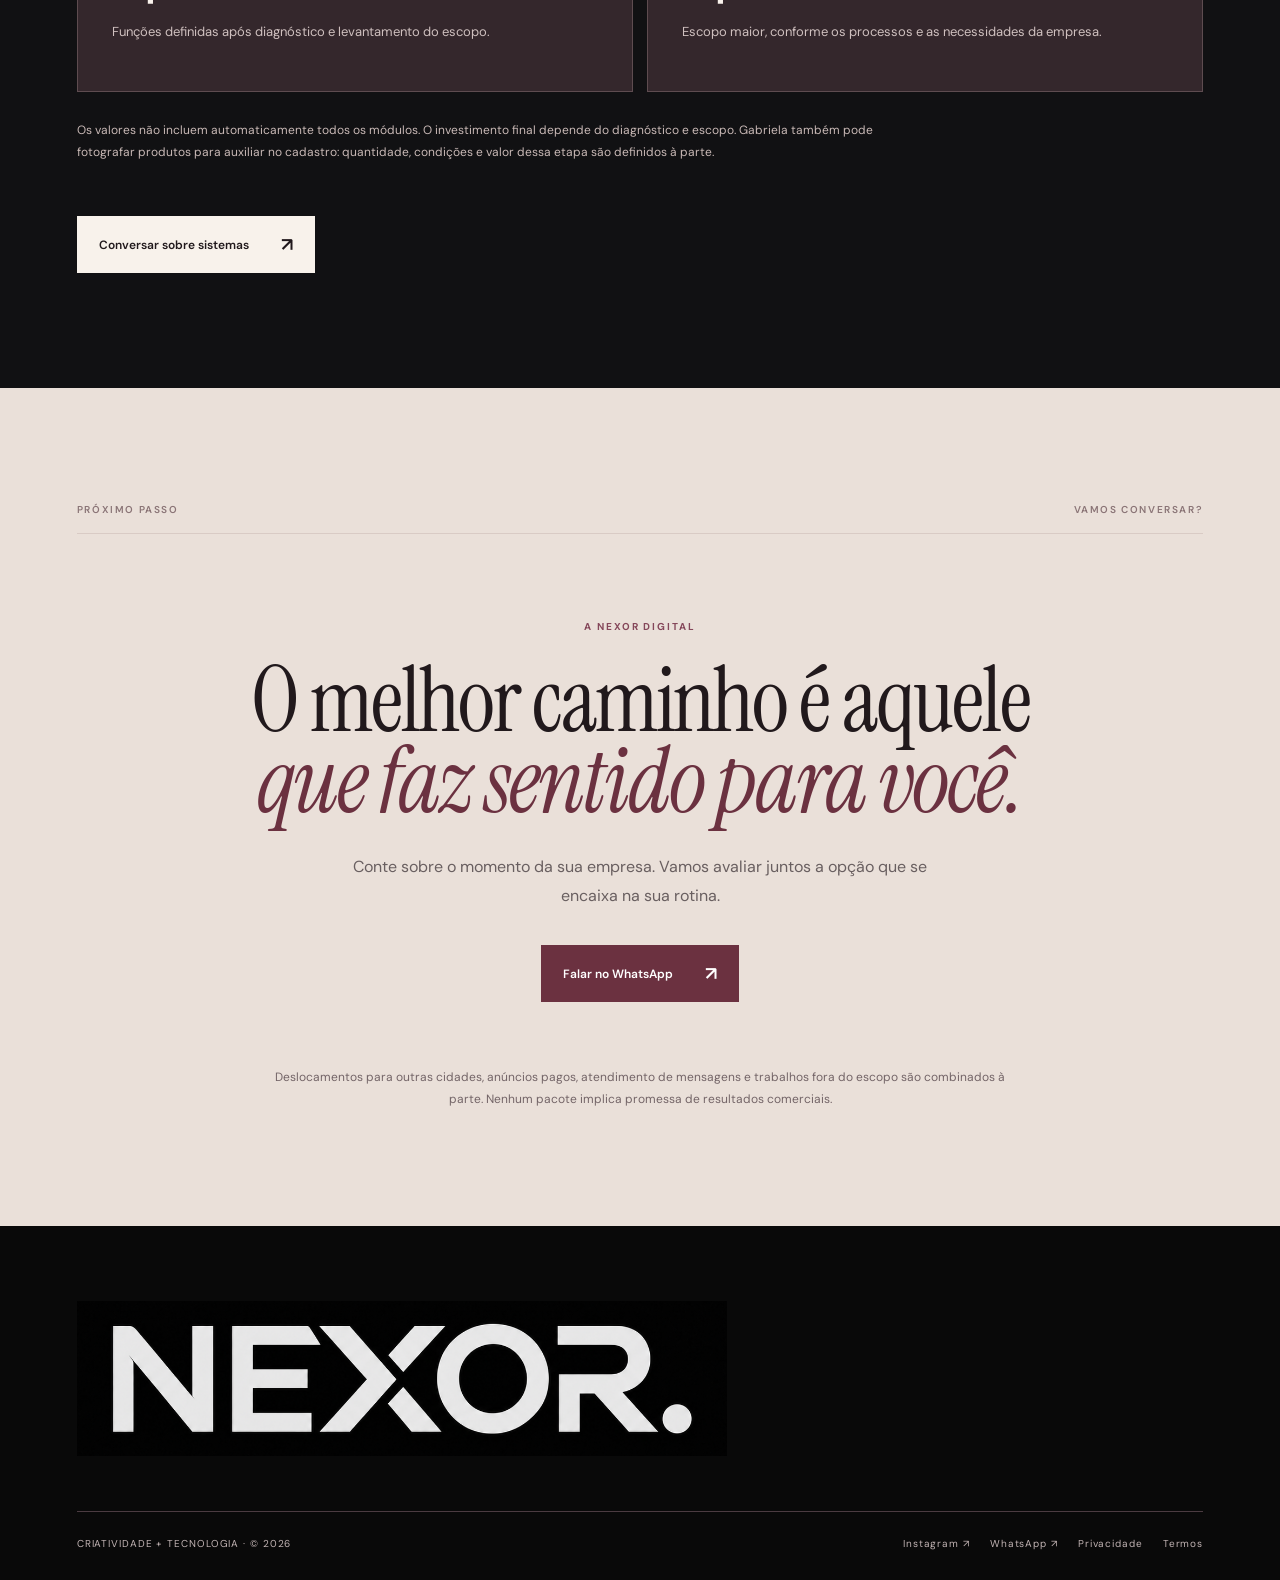
==== commit 0261e9b6: "Add files via upload" ====
--- a/index.html
+++ b/index.html
@@ -1,391 +1,59 @@
 <!doctype html>
 <html lang="pt-BR">
 <head>
-  <meta charset="utf-8">
-  <meta name="viewport" content="width=device-width,initial-scale=1">
-  <meta name="theme-color" content="#090909">
-  <meta name="description" content="NEXOR Digital — Social Media, Sites, Sistemas, Automação, IA e experiências digitais para marcas que querem crescer.">
-  <meta name="robots" content="index,follow,max-image-preview:large">
-  <meta name="author" content="NEXOR Digital">
-  <link rel="canonical" href="https://nexordigital.vercel.app/">
-  <meta property="og:locale" content="pt_BR">
-  <meta property="og:type" content="website">
-  <meta property="og:title" content="NEXOR Digital | Sites, Sistemas, Social Media e Tecnologia">
-  <meta property="og:description" content="Criação, conteúdo e tecnologia para marcas que querem vender melhor, parecer maiores e operar de forma mais inteligente.">
-  <meta property="og:image" content="https://nexordigital.vercel.app/assets/nexor-wordmark-oficial.png">
-  <meta property="og:url" content="https://nexordigital.vercel.app/">
-  <meta property="og:site_name" content="NEXOR Digital">
-  <meta name="twitter:card" content="summary_large_image">
-  <meta name="twitter:title" content="NEXOR Digital | Sites, Sistemas, Social Media e Tecnologia">
-  <meta name="twitter:description" content="Criação, conteúdo e tecnologia para marcas que querem vender melhor, parecer maiores e operar de forma mais inteligente.">
-  <meta name="twitter:image" content="https://nexordigital.vercel.app/assets/nexor-wordmark-oficial.png">
-  <title>NEXOR Digital | Sites, Sistemas, Social Media e Tecnologia</title>
-  <link rel="icon" href="/favicon.svg" type="image/svg+xml">
-  <link rel="preload" href="/assets/nexor-wordmark-oficial.png" as="image">
-  <script type="application/ld+json">
-  {
-    "@context": "https://schema.org",
-    "@type": "Organization",
-    "name": "NEXOR Digital",
-    "description": "Social Media, Sites, Sistemas, Automação, IA e experiências digitais.",
-    "address": {
-      "@type": "PostalAddress",
-      "addressLocality": "Sete Lagoas",
-      "addressRegion": "MG",
-      "addressCountry": "BR"
-    },
-    "url": "https://nexordigital.vercel.app/",
-    "sameAs": ["https://instagram.com/nexor_digital_"]
-  }
-  </script>
-  <link rel="preconnect" href="https://fonts.googleapis.com">
-  <link rel="preconnect" href="https://fonts.gstatic.com" crossorigin>
-  <link href="https://fonts.googleapis.com/css2?family=DM+Sans:wght@300;400;500;600&family=Manrope:wght@300;400;500;600&family=Instrument+Serif:ital@0;1&display=swap" rel="stylesheet">
-  <link rel="stylesheet" href="style.css">
+<meta charset="utf-8"><meta name="viewport" content="width=device-width, initial-scale=1">
+<meta name="theme-color" content="#090909">
+<meta name="description" content="NEXOR Digital: conteúdo, gravação, edição, fotografia, biosites e sistemas personalizados. Apresentação comercial 2026.">
+<title>NEXOR Digital | Apresentação Comercial 2026</title>
+<link rel="icon" href="/assets/favicon-nexor.png?v=2" type="image/png">
+<link rel="shortcut icon" href="/favicon.ico?v=2" type="image/x-icon">
+<link rel="apple-touch-icon" href="/apple-touch-icon.png">
+<link rel="preconnect" href="https://fonts.googleapis.com"><link rel="preconnect" href="https://fonts.gstatic.com" crossorigin>
+<link href="https://fonts.googleapis.com/css2?family=DM+Sans:wght@400;500;600;700&family=Instrument+Serif:ital@0;1&display=swap" rel="stylesheet">
+<link rel="stylesheet" href="style.css">
 </head>
 <body>
-  <div class="loader" id="loader">
-    <div class="loader-brand loader-brand-logo"><img src="assets/nexor-wordmark-oficial.png" alt="NEXOR."></div>
-    <div class="loader-line"><i></i></div>
-    <div class="loader-count" id="loaderCount">00</div>
-  </div>
+<div class="nexor-loader" id="nexorLoader" role="status" aria-label="Carregando a apresentação NEXOR" aria-live="polite">
+  <div class="nexor-loader-center"><img src="assets/nexor-wordmark-oficial.png" alt="NEXOR." width="1203" height="288"><p>CRIATIVIDADE & TECNOLOGIA</p></div>
+  <div class="nexor-loader-track" aria-hidden="true"><span></span></div>
+</div>
 
-  <div class="cursor" id="cursor"></div>
-  <div class="grain"></div>
-
-  <header class="header">
-    <a class="logo logo-wordmark" href="#top" aria-label="NEXOR Digital">
-      <img src="assets/nexor-wordmark-oficial.png" alt="NEXOR." class="logo-wordmark-img">
-    </a>
-
-    <div class="header-center">SETOR CRIATIVO + TECNOLOGIA</div>
-
-    <button class="menu-trigger magnetic" id="menuTrigger" type="button" aria-expanded="false" aria-controls="menuPanel">
-      <span>MENU</span>
-      <i></i>
-    </button>
-  </header>
-
-  <aside class="menu-panel" id="menuPanel" aria-hidden="true">
-    <button class="menu-close" id="menuClose" type="button" aria-label="Fechar menu">FECHAR</button>
-    <nav>
-      <a href="#work">Projetos <span>01</span></a>
-      <a href="#services">Serviços <span>02</span></a>
-      <a href="#about">Studio <span>03</span></a>
-      <a href="#orcamento">Orçamento <span>04</span></a>
-      <a href="#contact">Contato <span>05</span></a>
-    </nav>
-    <div class="menu-meta">
-      <span>Social Media</span>
-      <span>Sites</span>
-      <span>Sistemas</span>
-      <span>Vídeo</span>
-      <span>IA</span>
-    </div>
-  </aside>
-
-  <main id="top">
-    <section class="hero">
-      <div class="hero-status">
-        <i></i> DISPONÍVEL PARA NOVOS PROJETOS
-      </div>
-
-      <div class="hero-word hero-wordmark">
-        <img src="assets/nexor-wordmark-oficial.png" alt="NEXOR." class="hero-wordmark-img" fetchpriority="high">
-      </div>
-
-      <div class="hero-lower">
-        <div class="hero-copy">
-          <p>Não fazemos “mais um site”.<br>Construímos presença digital.</p>
-        </div>
-
-        <div class="hero-statement">
-          <h1>Marcas que parecem<br><em>maiores do que ontem.</em></h1>
-        </div>
-
-        <a class="circle-cta magnetic" href="#work">
-          <span>VER<br>TRABALHOS</span>
-          <b>↘</b>
-        </a>
-      </div>
-
-      <div class="hero-index">
-        <span>EST. 2026</span>
-        <span>SET. LAGOAS / MG</span>
-        <span>SCROLL ↓</span>
-      </div>
-    </section>
-
-    <section class="ticker">
-      <div class="ticker-track">
-        <span>SOCIAL MEDIA</span><i></i><span>SITES</span><i></i><span>SISTEMAS</span><i></i><span>FILMMAKER</span><i></i><span>STORYMAKER</span><i></i><span>IA</span><i></i>
-        <span>SOCIAL MEDIA</span><i></i><span>SITES</span><i></i><span>SISTEMAS</span><i></i><span>FILMMAKER</span><i></i><span>STORYMAKER</span><i></i><span>IA</span><i></i>
-      </div>
-    </section>
-
-    <section class="intro" id="about">
-      <div class="eyebrow">/ SOBRE A NEXOR</div>
-      <div class="intro-grid">
-        <h2>Design chama atenção.<br><span>Estratégia mantém.</span><br>Tecnologia escala.</h2>
-        <div class="intro-aside">
-          <p>A NEXOR une criação, conteúdo e desenvolvimento para marcas que precisam vender melhor, parecer maiores e operar de forma mais inteligente.</p>
-          <a href="#services" class="line-link">Conhecer o studio <span>↗</span></a>
-        </div>
-      </div>
-    </section>
-
-    <section class="work" id="work">
-      <div class="section-head">
-        <span>/ PROJETOS & CAPACIDADES</span>
-        <span>SELEÇÃO 2026</span>
-      </div>
-
-      <article class="project project-light">
-        <div class="project-number">01</div>
-        <div class="project-copy">
-          <p>SOCIAL MEDIA / POSICIONAMENTO</p>
-          <h3>Conteúdo que<br><em>cria desejo.</em></h3>
-          <a href="#orcamento" class="project-link">Quero esse nível ↗</a>
-        </div>
-        <div class="project-art art-social">
-          <div class="poster poster-one">
-            <span>NEXOR SOCIAL</span>
-            <strong>MARCA<br>É PERCEPÇÃO.</strong>
-            <small>STRATEGY / CONTENT / DIRECTION</small>
-          </div>
-          <div class="poster poster-two">
-            <span>02 / 04</span>
-            <strong>NOT<br>JUST<br>POSTS.</strong>
-          </div>
-        </div>
-      </article>
-
-      <article class="project project-dark">
-        <div class="project-number">02</div>
-        <div class="project-copy">
-          <p>WEB / DIGITAL EXPERIENCE</p>
-          <h3>Sites que parecem<br><em>produto.</em></h3>
-          <a href="#orcamento" class="project-link">Quero meu site ↗</a>
-        </div>
-        <div class="project-art art-web">
-          <div class="web-window">
-            <div class="web-top">
-              <span>NEXOR / EXP_02</span>
-              <span>MENU +</span>
-            </div>
-            <div class="web-center">
-              <p>DIGITAL EXPERIENCE</p>
-              <h4>Beautiful<br><em>converts.</em></h4>
-            </div>
-            <div class="web-orbit"></div>
-            <div class="web-footer">DESIGN / PERFORMANCE / CONVERSION</div>
-          </div>
-        </div>
-      </article>
-
-      <article class="project project-acid">
-        <div class="project-number">03</div>
-        <div class="project-copy">
-          <p>SISTEMAS / IA / AUTOMAÇÃO</p>
-          <h3>Tecnologia que<br><em>faz sentido.</em></h3>
-          <a href="#orcamento" class="project-link">Tenho uma ideia ↗</a>
-        </div>
-        <div class="project-art art-system">
-          <div class="terminal">
-            <div class="terminal-top">
-              <span>NXR.OS</span>
-              <span>ONLINE</span>
-            </div>
-            <div class="metric">
-              <span>PROCESS FLOW</span>
-              <strong>98.4</strong><b>%</b>
-            </div>
-            <div class="graph">
-              <i style="height:22%"></i><i style="height:37%"></i><i style="height:49%"></i><i style="height:66%"></i><i style="height:80%"></i><i style="height:96%"></i>
-            </div>
-            <div class="terminal-bottom">AUTOMATE / CONNECT / SCALE</div>
-          </div>
-        </div>
-      </article>
-    </section>
-
-    <section class="services" id="services">
-      <div class="eyebrow">/ O QUE ENTREGAMOS</div>
-      <div class="services-list">
-        <a href="#orcamento" class="service-row">
-          <span>01</span>
-          <h3>Social Media</h3>
-          <p>Estratégia, direção criativa, Reels, carrosséis, rotina e posicionamento.</p>
-          <b>↗</b>
-        </a>
-        <a href="#orcamento" class="service-row">
-          <span>02</span>
-          <h3>Sites</h3>
-          <p>Landing pages, sites institucionais e experiências digitais premium.</p>
-          <b>↗</b>
-        </a>
-        <a href="#orcamento" class="service-row">
-          <span>03</span>
-          <h3>Sistemas</h3>
-          <p>Painéis, ferramentas internas, automações, integrações e IA aplicada.</p>
-          <b>↗</b>
-        </a>
-        <a href="#orcamento" class="service-row">
-          <span>04</span>
-          <h3>Filmmaker</h3>
-          <p>Captação, direção, edição e conteúdo audiovisual para marcas e pessoas.</p>
-          <b>↗</b>
-        </a>
-        <a href="#orcamento" class="service-row">
-          <span>05</span>
-          <h3>Storymaker</h3>
-          <p>Cobertura e conteúdo em tempo real com linguagem nativa de social.</p>
-          <b>↗</b>
-        </a>
-      </div>
-    </section>
-
-    <section class="manifesto">
-      <div class="manifesto-small">/ NOSSO PONTO DE VISTA</div>
-      <div class="manifesto-text">
-        <span>SE TODO MUNDO</span>
-        <span>ESTÁ FAZENDO</span>
-        <span>IGUAL,</span>
-        <span class="outline">NÃO SERVE.</span>
-      </div>
-      <p>O objetivo não é parecer uma agência.<br>É parecer impossível de ignorar.</p>
-    </section>
-
-
-    <section class="compact-builder" id="orcamento">
-      <div class="compact-builder-head">
-        <div>
-          <span>/ MONTE SEU PROJETO</span>
-          <h2>Escolha. Configure.<br><em>Envie para orçamento.</em></h2>
-        </div>
-        <p>Sem preço fixo. Cada projeto é calculado conforme escopo, prazo, complexidade e horas necessárias.</p>
-      </div>
-
-      <div class="compact-builder-box">
-        <div class="compact-step">
-          <span class="compact-label">01 / SERVIÇO</span>
-          <div class="chip-list" id="serviceChips">
-            <button class="chip service-chip" data-service="Site">Site</button>
-            <button class="chip service-chip" data-service="Social Media">Social Media</button>
-            <button class="chip service-chip" data-service="Sistema">Sistema</button>
-            <button class="chip service-chip" data-service="Automação / IA">Automação / IA</button>
-            <button class="chip service-chip" data-service="Filmmaker">Filmmaker</button>
-            <button class="chip service-chip" data-service="Storymaker">Storymaker</button>
-            <button class="chip service-chip" data-service="Orientação">Não sei ainda</button>
-          </div>
-        </div>
-
-        <div class="compact-step compact-details-wrap" id="detailWrap">
-          <span class="compact-label">02 / DETALHES</span>
-          <p class="compact-hint" id="detailHint">Selecione um serviço acima.</p>
-          <div class="chip-list detail-chips" id="detailChips"></div>
-        </div>
-
-        <div class="compact-step">
-          <span class="compact-label">03 / EXECUÇÃO</span>
-          <div class="chip-list">
-            <button class="chip execution-chip" data-group="prazo" data-value="Prazo normal">Prazo normal</button>
-            <button class="chip execution-chip" data-group="prazo" data-value="Tenho urgência">Tenho urgência</button>
-            <button class="chip execution-chip" data-group="conteudo" data-value="Já tenho os materiais">Já tenho materiais</button>
-            <button class="chip execution-chip" data-group="conteudo" data-value="Quero que a NEXOR crie a estrutura e o conteúdo">NEXOR cria tudo</button>
-          </div>
-        </div>
-
-        <div class="compact-step">
-          <span class="compact-label">04 / RESUMO</span>
-          <textarea id="compactDescription" maxlength="500" placeholder="Conte rapidamente sobre sua empresa ou projeto..."></textarea>
-        </div>
-
-        <div class="compact-footer">
-          <div class="compact-status" id="compactStatus">Selecione um serviço para começar.</div>
-          <button class="compact-whatsapp" id="compactWhatsapp" disabled>
-            <span>ENVIAR PARA ORÇAMENTO</span>
-            <b>↗</b>
-          </button>
-        </div>
-      </div>
-    </section>
-
-
-    <section class="contact" id="contact">
-      <div class="contact-top">
-        <span>/ COMEÇAR UM PROJETO</span>
-        <span>CONTATO DIRETO</span>
-      </div>
-
-      <div class="contact-main">
-        <h2>Seu próximo<br><em>nível começa aqui.</em></h2>
-
-        <div class="contact-side">
-          <p>Escolha o assunto e abra uma conversa direta com a NEXOR.</p>
-
-          <select id="serviceSelect">
-            <option value="um projeto digital">Selecione o projeto</option>
-            <option value="Social Media">Social Media</option>
-            <option value="um site">Site</option>
-            <option value="um sistema">Sistema</option>
-            <option value="automação e IA">Automação / IA</option>
-            <option value="produção audiovisual">Filmmaker / Storymaker</option>
-          </select>
-
-          <button class="contact-btn magnetic" id="contactBtn">
-            <span>FALAR COM A NEXOR</span>
-            <b>↗</b>
-          </button>
-          
-          <div class="contact-mini-cards">
-            <a class="contact-mini-card" id="whatsappLink" href="#" target="_blank" rel="noopener noreferrer" aria-label="WhatsApp da NEXOR">
-              <span class="contact-mini-icon" aria-hidden="true">
-                <svg viewBox="0 0 24 24" fill="none">
-                  <path d="M20 11.9c0 4.6-3.8 8.4-8.4 8.4-1.5 0-2.8-.4-4.1-1L4 20l.8-3.3c-.8-1.3-1.2-3-1.2-4.7C3.6 7.4 7.4 3.6 12 3.6c4.6 0 8 3.7 8 8.3Z" stroke="currentColor" stroke-width="1.7" stroke-linecap="round" stroke-linejoin="round"/>
-                  <path d="M9.1 8.6c-.2-.4-.4-.4-.6-.4h-.5c-.2 0-.5.1-.7.3-.2.2-.8.8-.8 1.9s.8 2.2.9 2.4c.1.2 1.5 2.4 3.7 3.2 1.8.7 2.2.5 2.6.4.4-.1 1.3-.6 1.5-1.2.2-.6.2-1.1.1-1.2-.1-.1-.3-.2-.7-.4-.4-.2-1.3-.7-1.5-.8-.2-.1-.4-.1-.6.1-.2.2-.7.8-.9 1-.2.2-.3.2-.6.1-.3-.2-1.2-.4-2.3-1.5-.9-.8-1.5-1.9-1.7-2.2-.2-.3 0-.5.1-.7.1-.1.2-.3.3-.4.1-.1.1-.3.2-.4.1-.2 0-.4 0-.5-.1-.1-.5-1.4-.7-1.7Z" fill="currentColor"/>
-                </svg>
-              </span>
-              <span class="contact-mini-copy">
-                <strong>WhatsApp</strong>
-                <small>Falar agora</small>
-              </span>
-              <b>↗</b>
-            </a>
-
-            <a class="contact-mini-card" id="instagramLink" href="#" target="_blank" rel="noopener noreferrer" aria-label="Instagram da NEXOR">
-              <span class="contact-mini-icon" aria-hidden="true">
-                <svg viewBox="0 0 24 24" fill="none">
-                  <rect x="3.3" y="3.3" width="17.4" height="17.4" rx="5" stroke="currentColor" stroke-width="1.7"/>
-                  <circle cx="12" cy="12" r="4.2" stroke="currentColor" stroke-width="1.7"/>
-                  <circle cx="17.5" cy="6.8" r="1.2" fill="currentColor"/>
-                </svg>
-              </span>
-              <span class="contact-mini-copy">
-                <strong>Instagram</strong>
-                <small>@nexor_digital_</small>
-              </span>
-              <b>↗</b>
-            </a>
-          </div>
-        </div>
-      </div>
-    </section>
-  </main>
-
-  <footer>
-    <div class="footer-big footer-wordmark"><img src="assets/nexor-wordmark-oficial.png" alt="NEXOR." class="footer-wordmark-img" loading="lazy"></div>
-    <div class="footer-legal">
-      <a href="/privacidade.html">Privacidade</a>
-      <a href="/termos.html">Termos</a>
-    </div>
-    <div class="footer-row">
-      <span>DIGITAL STUDIO</span>
-      <span>SET. LAGOAS / MG</span>
-      <span>© 2026</span>
-    </div>
-  </footer>
-
-  <script src="script.js"></script>
-</body>
-</html>
+<a class="skip" href="#conteudo">Pular para o conteúdo</a>
+<header class="header" id="inicio">
+  <a href="#inicio" class="brand" aria-label="NEXOR Digital, início"><img src="assets/nexor-wordmark-oficial.png" alt="NEXOR."></a>
+  <nav class="desktop-nav" aria-label="Navegação principal"><a href="#sobre">Sobre</a><a href="#processo">Processo</a><a href="#edicao">Edição</a><a href="#presencial">Gravação</a><a href="#extras">Extras</a><a href="#sistemas">Sistemas</a></nav>
+  <a class="header-contact" href="https://wa.me/5531998261608?text=Ol%C3%A1%21%20Gostaria%20de%20conversar%20sobre%20a%20NEXOR." target="_blank" rel="noopener noreferrer">Conversar <span aria-hidden="true">↗</span></a>
+  <button id="menuToggle" type="button" class="menu-toggle" aria-controls="mobileNav" aria-expanded="false" aria-label="Abrir menu"><span></span><span></span></button>
+</header>
+<nav class="mobile-nav" id="mobileNav" aria-label="Navegação no celular" hidden><a href="#sobre">Sobre</a><a href="#processo">Como trabalhamos</a><a href="#edicao">Edição</a><a href="#presencial">Gravação presencial</a><a href="#extras">Serviços extras</a><a href="#sistemas">Sistemas</a><a href="#contato">Contato</a></nav>
+<main id="conteudo">
+<section class="hero section-dark" aria-labelledby="hero-title">
+ <div class="hero-content"><p class="eyebrow light">NEXOR DIGITAL <span class="rule"></span> APRESENTAÇÃO COMERCIAL · 2026</p><h1 id="hero-title">Sua marca merece<br><em>ser percebida.</em></h1><p class="hero-summary">Estratégia, conteúdo e tecnologia pensados para comunicar a essência do seu negócio — com cuidado em cada detalhe.</p><div class="hero-actions"><a class="button button-light" href="#presencial">Conhecer os pacotes <span>↗</span></a><a class="text-link light" href="#sobre">Descubra a NEXOR <span>↓</span></a></div></div>
+ <div class="hero-image"><img src="assets/nexor-equipe-direcao.webp" alt="Gabriela e Gabriel, da NEXOR Digital, trabalhando juntos" fetchpriority="high"></div>
+ <div class="hero-bottom"><span>CONTEÚDO · PRESENÇA · SOLUÇÕES</span><span>ROLE PARA EXPLORAR ↓</span></div>
+</section>
+<section class="section about" id="sobre" aria-labelledby="about-title"><div class="section-line"><span>QUEM SOMOS</span><span>UMA PARCERIA, DUAS ESPECIALIDADES</span></div><div class="two-col about-layout"><div><p class="eyebrow">SOBRE A NEXOR</p><h2 id="about-title">Pessoas por trás<br><em>de cada projeto.</em></h2></div><div class="about-copy"><p>Somos a NEXOR Digital. Gabriela transforma ideias em conteúdo e presença de marca; Gabriel desenvolve soluções tecnológicas planejadas para a rotina de cada negócio.</p><p>Trabalhamos a partir de conversas reais, de um planejamento claro e de entregas alinhadas ao que a empresa precisa neste momento.</p><div class="signature">Gabriela & Gabriel <span>— NEXOR Digital</span></div></div></div><figure class="wide-portrait"><img src="assets/nexor-equipe-colaboracao.webp" alt="Gabriela e Gabriel juntos em uma reunião de trabalho" loading="lazy"><figcaption>PROXIMIDADE NO ATENDIMENTO. INTENÇÃO NA EXECUÇÃO.</figcaption></figure></section>
+<section class="section process-section" id="processo" aria-labelledby="process-title"><div class="section-line"><span>NOSSO PROCESSO</span><span>DO PRIMEIRO CONTATO À ENTREGA</span></div><div class="section-heading"><p class="eyebrow">COMO TRABALHAMOS</p><h2 id="process-title">Tudo começa<br><em>com uma conversa.</em></h2><p>Antes de produzir, procuramos entender a sua marca, o seu momento e o que precisa ser comunicado.</p></div><div class="process-carousel" aria-label="Etapas de atendimento, deslize os cards para explorar"><div class="steps"><article><h3>Conversa</h3><p>Ouvimos sua empresa, seus objetivos e prioridades.</p></article><article><h3>Planejamento</h3><p>Definimos formato, abordagem, calendário e entregas.</p></article><article><h3>Produção</h3><p>Recebemos ou gravamos os materiais, editamos e preparamos o conteúdo.</p></article><article><h3>Acompanhamento</h3><p>Alinhamos ajustes previstos e os próximos passos.</p></article></div></div><p class="carousel-hint">ARRASTE PARA EXPLORAR <span aria-hidden="true">↔</span> · MOVIMENTO CONTÍNUO</p></section>
+<section class="section packages-section" id="edicao" aria-labelledby="edit-title"><div class="section-line"><span>CONTEÚDO À DISTÂNCIA</span><span>VOCÊ GRAVA · NÓS EDITAMOS</span></div><div class="section-heading"><p class="eyebrow">PACOTES MENSAIS</p><h2 id="edit-title">A sua rotina.<br><em>O nosso olhar.</em></h2><p>Para quem grava e envia os próprios vídeos, inclusive de outras cidades. Inclui edição, legenda, capa e uma rodada de ajustes. Não inclui gravação presencial. Carrosséis com até 5 páginas.</p></div><div class="packages-grid" id="editCards">
+<article class="package"><span class="package-label">EDIÇÃO ESSENCIAL</span><h3>O primeiro passo.</h3><p class="price">R$ 450 <small>/ mês</small></p><p class="package-detail">4 Reels <span>+</span> 2 carrosséis</p><a class="package-link" href="https://wa.me/5531998261608?text=Ol%C3%A1%21%20Tenho%20interesse%20no%20pacote%20Edi%C3%A7%C3%A3o%20Essencial." target="_blank" rel="noopener noreferrer">Conversar sobre este pacote <span>↗</span></a></article>
+<article class="package accent"><span class="package-label">EDIÇÃO CONSTÂNCIA</span><h3>Mais continuidade.</h3><p class="price">R$ 700 <small>/ mês</small></p><p class="package-detail">8 Reels <span>+</span> 4 carrosséis</p><a class="package-link" href="https://wa.me/5531998261608?text=Ol%C3%A1%21%20Tenho%20interesse%20no%20pacote%20Edi%C3%A7%C3%A3o%20Const%C3%A2ncia." target="_blank" rel="noopener noreferrer">Conversar sobre este pacote <span>↗</span></a></article>
+<article class="package"><span class="package-label">EDIÇÃO AUTORIDADE</span><h3>Mais espaço de marca.</h3><p class="price">R$ 950 <small>/ mês</small></p><p class="package-detail">12 Reels <span>+</span> 4 carrosséis</p><a class="package-link" href="https://wa.me/5531998261608?text=Ol%C3%A1%21%20Tenho%20interesse%20no%20pacote%20Edi%C3%A7%C3%A3o%20Autoridade." target="_blank" rel="noopener noreferrer">Conversar sobre este pacote <span>↗</span></a></article>
+</div></section>
+<section class="section packages-section in-person" id="presencial" aria-labelledby="record-title"><div class="section-line"><span>GRAVAÇÃO PRESENCIAL</span><span>CAPTAÇÃO + EDIÇÃO</span></div><div class="section-heading"><p class="eyebrow">PACOTES MENSAIS</p><h2 id="record-title">Sua presença,<br><em>de perto.</em></h2><p>Comece por três opções para diferentes momentos do seu negócio. Se precisar de mais volume ou formatos combinados, explore as opções adicionais.</p></div><div class="packages-grid">
+<article class="package"><span class="package-label">ESSENCIAL</span><h3>Comece com intenção.</h3><p class="price">R$ 600 <small>/ mês</small></p><p class="package-detail">4 Reels</p><p class="package-support">1 gravação presencial de até <strong>2h</strong></p><a class="package-link" href="https://wa.me/5531998261608?text=Ol%C3%A1%21%20Quero%20conversar%20sobre%20o%20pacote%20Essencial%20presencial." target="_blank" rel="noopener noreferrer">Conversar sobre este pacote <span>↗</span></a></article>
+<article class="package accent"><span class="package-label">PRESENÇA</span><h3>Estar presente importa.</h3><p class="price">R$ 850 <small>/ mês</small></p><p class="package-detail">8 Reels</p><p class="package-support">1 gravação presencial de até <strong>4h</strong></p><a class="package-link" href="https://wa.me/5531998261608?text=Ol%C3%A1%21%20Quero%20conversar%20sobre%20o%20pacote%20Presen%C3%A7a." target="_blank" rel="noopener noreferrer">Conversar sobre este pacote <span>↗</span></a></article>
+<article class="package"><span class="package-label">CONSTÂNCIA</span><h3>Presença com ritmo.</h3><p class="price">R$ 1.200 <small>/ mês</small></p><p class="package-detail">12 Reels</p><p class="package-support">2 gravações presenciais de até <strong>3h cada</strong> ou 1 gravação de até <strong>6h</strong></p><a class="package-link" href="https://wa.me/5531998261608?text=Ol%C3%A1%21%20Quero%20conversar%20sobre%20o%20pacote%20Const%C3%A2ncia%20presencial." target="_blank" rel="noopener noreferrer">Conversar sobre este pacote <span>↗</span></a></article>
+</div><button class="reveal" id="showMorePackages" type="button" aria-expanded="false" aria-controls="morePackages"><span>Conhecer os outros três formatos</span><span class="reveal-symbol" aria-hidden="true">+</span></button><div class="packages-grid extra-grid" id="morePackages" hidden>
+<article class="package"><span class="package-label">FREQUÊNCIA</span><h3>Mais volume.</h3><p class="price">R$ 1.700 <small>/ mês</small></p><p class="package-detail">20 Reels</p><p class="package-support">4 gravações presenciais de até 2h cada</p><a class="package-link" href="https://wa.me/5531998261608?text=Ol%C3%A1%21%20Tenho%20interesse%20no%20pacote%20Frequ%C3%AAncia." target="_blank" rel="noopener noreferrer">Conversar sobre este pacote <span>↗</span></a></article>
+<article class="package"><span class="package-label">MISTO</span><h3>Vídeo + design.</h3><p class="price">R$ 1.450 <small>/ mês</small></p><p class="package-detail">8 Reels + 4 carrosséis</p><p class="package-support">2 gravações presenciais de até 2h cada</p><a class="package-link" href="https://wa.me/5531998261608?text=Ol%C3%A1%21%20Tenho%20interesse%20no%20pacote%20Misto." target="_blank" rel="noopener noreferrer">Conversar sobre este pacote <span>↗</span></a></article>
+<article class="package"><span class="package-label">COMPLETO</span><h3>Formatos combinados.</h3><p class="price">R$ 1.650 <small>/ mês</small></p><p class="package-detail">8 Reels + 4 carrosséis + 8 sequências de Stories</p><p class="package-support">2 gravações presenciais de até 2h cada</p><a class="package-link" href="https://wa.me/5531998261608?text=Ol%C3%A1%21%20Tenho%20interesse%20no%20pacote%20Completo." target="_blank" rel="noopener noreferrer">Conversar sobre este pacote <span>↗</span></a></article>
+</div><p class="footnote">Cada carrossel tem até 5 páginas. No Completo, cada sequência de Stories tem até 3 telas; não inclui Stories diários ilimitados.</p>
+<div class="offer"><span class="eyebrow light">CONDIÇÃO ESPECIAL DE FIM DE ANO</span><h3>Uma boa parceria<br><em>começa com clareza.</em></h3><p>Condição especial para novos contratos fechados até 31/12/2026. Válida pelos três primeiros meses. Consulte disponibilidade e condições para o seu negócio.</p><p>Depois desse período, eventual renovação ou reajuste será conversado com antecedência.</p><small>Aplicável somente aos pacotes mensais de social media apresentados acima. Não se aplica a fotografia, biosites ou sistemas.</small></div>
+</section>
+<section class="section extras-section" id="extras" aria-labelledby="extras-title"><div class="section-line"><span>SERVIÇOS EXTRAS</span><span>SOB DEMANDA</span></div><div class="section-heading"><p class="eyebrow">OUTRAS FORMAS DE CUIDAR DA MARCA</p><h2 id="extras-title">Cada detalhe<br><em>também comunica.</em></h2></div><div class="service-grid"><article class="service-card"><span>FOTOGRAFIA COM IPHONE</span><h3>Imagens para<br>mostrar sua marca.</h3><p>Fotos de equipe, bastidores, ambientes e produtos para redes sociais.</p><p class="service-price">A partir de R$ 250</p><p class="service-detail">Sessão de até 1 hora · até 15 fotos selecionadas e tratadas</p><a class="text-link" href="https://wa.me/5531998261608?text=Ol%C3%A1%21%20Gostaria%20de%20saber%20mais%20sobre%20fotografia%20com%20iPhone." target="_blank" rel="noopener noreferrer">Consultar sessão ↗</a></article><article class="service-card"><span>BIOSITE</span><h3>Um endereço<br>para sua marca.</h3><p>Página personalizada com informações, serviços, localização e botões para WhatsApp, contato e redes sociais.</p><p class="service-price">A partir de R$ 500</p><p class="service-detail">Domínio ou serviços externos podem ser cobrados à parte.</p><a class="text-link" href="https://wa.me/5531998261608?text=Ol%C3%A1%21%20Gostaria%20de%20saber%20mais%20sobre%20biosite." target="_blank" rel="noopener noreferrer">Consultar biosite ↗</a></article></div></section>
+<section class="section systems-section section-dark" id="sistemas" aria-labelledby="systems-title"><div class="section-line"><span>CONSULTORIA ADMINISTRATIVA</span><span>SISTEMAS SOB MEDIDA</span></div><div class="two-col systems-layout"><div><p class="eyebrow light">TECNOLOGIA PARA SUA ROTINA</p><h2 id="systems-title">Organização<br><em>com propósito.</em></h2></div><div><p>Visitamos a empresa, conversamos com a equipe e entendemos os processos que precisam de organização. A partir do diagnóstico, Gabriel planeja e desenvolve o sistema conforme o escopo contratado, define acessos e orienta pessoalmente a equipe sobre o uso.</p><p>Conforme a necessidade, o projeto pode incluir:</p></div></div><div class="modules"><span>Financeiro</span><span>Contas a pagar e a receber</span><span>Estoque</span><span>Compras</span><span>Vendas e orçamentos</span><span>Ordens de serviço</span><span>Usuários e permissões</span><span>Relatórios e controles</span></div><div class="system-prices"><article><span>SISTEMA PERSONALIZADO</span><strong>A partir de R$ 5.000</strong><p>Funções definidas após diagnóstico e levantamento do escopo.</p></article><article><span>PROJETO MAIS COMPLETO</span><strong>A partir de R$ 8.000</strong><p>Escopo maior, conforme os processos e as necessidades da empresa.</p></article></div><p class="footnote light-note">Os valores não incluem automaticamente todos os módulos. O investimento final depende do diagnóstico e escopo. Gabriela também pode fotografar produtos para auxiliar no cadastro: quantidade, condições e valor dessa etapa são definidos à parte.</p><a class="button button-light" href="https://wa.me/5531998261608?text=Ol%C3%A1%21%20Gostaria%20de%20conversar%20sobre%20um%20sistema%20personalizado%20para%20minha%20empresa." target="_blank" rel="noopener noreferrer">Conversar sobre sistemas <span>↗</span></a></section>
+<section class="section ending" id="contato" aria-labelledby="ending-title"><div class="section-line"><span>PRÓXIMO PASSO</span><span>VAMOS CONVERSAR?</span></div><p class="eyebrow">A NEXOR DIGITAL</p><h2 id="ending-title">O melhor caminho é aquele<br><em>que faz sentido para você.</em></h2><p>Conte sobre o momento da sua empresa. Vamos avaliar juntos a opção que se encaixa na sua rotina.</p><a class="button button-burgundy" href="https://wa.me/5531998261608?text=Ol%C3%A1%21%20Conheci%20a%20apresenta%C3%A7%C3%A3o%20da%20NEXOR%20e%20gostaria%20de%20conversar." target="_blank" rel="noopener noreferrer">Falar no WhatsApp <span>↗</span></a><p class="scope">Deslocamentos para outras cidades, anúncios pagos, atendimento de mensagens e trabalhos fora do escopo são combinados à parte. Nenhum pacote implica promessa de resultados comerciais.</p></section>
+</main>
+<footer class="footer"><a class="footer-logo" href="#inicio"><img src="assets/nexor-wordmark-oficial.png" alt="NEXOR."></a><div class="footer-bottom"><span>CRIATIVIDADE + TECNOLOGIA · © 2026</span><div><a href="https://instagram.com/nexor_digital_" target="_blank" rel="noopener noreferrer">Instagram ↗</a><a href="https://wa.me/5531998261608" target="_blank" rel="noopener noreferrer">WhatsApp ↗</a><a href="privacidade.html">Privacidade</a><a href="termos.html">Termos</a></div></div></footer>
+<script src="script.js" defer></script>
+</body></html>
--- a/style.css
+++ b/style.css
@@ -1,379 +1,53 @@
 
-:root{
-  --bg:#f2f0eb;--ink:#0b0b0a;--muted:#75726c;--line:rgba(11,11,10,.15);
-  --acid:#c9ff2f;--dark:#080808;--serif:"Instrument Serif",serif;--sans:"DM Sans",sans-serif;
-}
-*{box-sizing:border-box}
-html{scroll-behavior:smooth}
-body{margin:0;background:var(--bg);color:var(--ink);font-family:var(--sans);overflow-x:hidden}
-a{color:inherit;text-decoration:none}
-button,select{font:inherit}
-.grain{position:fixed;inset:0;pointer-events:none;z-index:100;opacity:.028;background-image:url("data:image/svg+xml,%3Csvg viewBox='0 0 150 150' xmlns='http://www.w3.org/2000/svg'%3E%3Cfilter id='n'%3E%3CfeTurbulence type='fractalNoise' baseFrequency='.83' numOctaves='4' stitchTiles='stitch'/%3E%3C/filter%3E%3Crect width='100%25' height='100%25' filter='url(%23n)' opacity='.55'/%3E%3C/svg%3E")}
-.loader{position:fixed;inset:0;background:#0a0a09;color:#f0eee8;z-index:999;display:grid;place-items:center;transition:transform .9s cubic-bezier(.8,0,.2,1)}
-.loader.hide{transform:translateY(-100%)}
-.loader-brand{font-size:clamp(90px,18vw,270px);font-weight:500;letter-spacing:-.08em}
-.loader-line{position:absolute;bottom:40px;left:40px;right:40px;height:1px;background:#2b2b28}.loader-line i{display:block;width:0;height:100%;background:var(--acid);transition:width .1s}
-.loader-count{position:absolute;right:40px;bottom:55px;font-size:12px}
-.cursor{position:fixed;width:10px;height:10px;border-radius:50%;background:var(--acid);pointer-events:none;z-index:200;mix-blend-mode:difference;transform:translate(-50%,-50%);transition:width .2s,height .2s}
-.header{position:fixed;left:0;right:0;top:0;height:84px;padding:0 34px;display:grid;grid-template-columns:1fr 1fr 1fr;align-items:center;z-index:50;color:#f1efe9;mix-blend-mode:difference}
-.logo{display:flex;flex-direction:column;width:max-content}.logo-main{font-size:18px;letter-spacing:.2em;font-weight:600}.logo-sub{font-size:7px;letter-spacing:.26em;margin-top:3px;opacity:.65}
-.header-center{text-align:center;font-size:8px;letter-spacing:.18em}
-.menu-trigger{justify-self:end;border:1px solid currentColor;background:none;color:inherit;border-radius:999px;padding:11px 16px;display:flex;gap:12px;align-items:center;font-size:9px;letter-spacing:.15em}.menu-trigger i{width:7px;height:7px;background:var(--acid);border-radius:50%}
-.menu-panel{position:fixed;inset:0;background:var(--acid);z-index:80;padding:40px;display:flex;flex-direction:column;justify-content:center;transform:translateY(-102%);transition:.7s cubic-bezier(.8,0,.2,1)}
-.menu-panel.open{transform:none}.menu-close{position:absolute;top:35px;right:40px;font-size:10px;letter-spacing:.17em;cursor:pointer}
-.menu-panel nav{display:flex;flex-direction:column}.menu-panel nav a{font-size:clamp(55px,8vw,120px);line-height:.9;font-weight:500;letter-spacing:-.06em;border-bottom:1px solid rgba(0,0,0,.2);padding:10px 0}.menu-panel nav a span{font-size:10px;vertical-align:top;margin-left:18px;letter-spacing:0}.menu-meta{position:absolute;left:40px;bottom:30px;display:flex;gap:20px;font-size:9px;letter-spacing:.13em}
-.hero{min-height:100vh;background:#090909;color:#f3f0e9;padding:120px 34px 35px;display:flex;flex-direction:column;justify-content:space-between;position:relative;overflow:hidden}
-.hero:after{content:"";position:absolute;width:42vw;height:42vw;border:1px solid #20201e;border-radius:50%;right:-10vw;top:20vh}
-.hero-status{font-size:8px;letter-spacing:.18em;display:flex;align-items:center;gap:9px}.hero-status i{width:6px;height:6px;border-radius:50%;background:var(--acid);box-shadow:0 0 15px var(--acid)}
-.hero-word{display:flex;justify-content:space-between;font-family:"Manrope";font-weight:500;font-size:clamp(100px,21vw,330px);line-height:.72;letter-spacing:-.09em;margin-left:-10px;z-index:2}.hero-word span{transition:transform .45s cubic-bezier(.2,.8,.2,1)}.hero-word span:hover{transform:translateY(-18px)}
-.hero-lower{display:grid;grid-template-columns:.65fr 1.7fr .35fr;align-items:end;gap:40px;position:relative;z-index:2}
-.hero-copy p{font-size:12px;line-height:1.5;color:#8e8d87;margin:0}.hero-statement h1{font-family:var(--serif);font-weight:400;font-size:clamp(45px,6vw,92px);line-height:.92;margin:0;letter-spacing:-.03em}.hero-statement em{color:var(--acid);font-weight:400}
-.circle-cta{width:118px;height:118px;border:1px solid #464641;border-radius:50%;display:flex;flex-direction:column;align-items:center;justify-content:center;gap:13px;font-size:8px;letter-spacing:.12em;text-align:center;transition:.25s}.circle-cta b{color:var(--acid);font-size:20px}.circle-cta:hover{background:var(--acid);color:#0b0b0a;border-color:var(--acid)}.circle-cta:hover b{color:#0b0b0a}
-.hero-index{display:flex;justify-content:space-between;padding-top:25px;border-top:1px solid #22221f;font-size:7px;letter-spacing:.15em;color:#75756f;z-index:2}
-.ticker{background:var(--acid);overflow:hidden;padding:16px 0}.ticker-track{width:max-content;display:flex;align-items:center;gap:27px;animation:ticker 22s linear infinite;font-size:12px;font-weight:600;letter-spacing:.1em}.ticker-track i{width:6px;height:6px;background:#000;border-radius:50%}@keyframes ticker{to{transform:translateX(-50%)}}
-.intro{padding:150px 40px 180px}.eyebrow{font-size:9px;letter-spacing:.19em;color:#78756e;margin-bottom:58px}.intro-grid{display:grid;grid-template-columns:1.4fr .6fr;gap:10vw;align-items:end}.intro h2{font-family:var(--serif);font-weight:400;font-size:clamp(58px,8vw,120px);line-height:.85;letter-spacing:-.045em;margin:0}.intro h2 span{color:#9d9991}.intro-aside p{font-size:14px;line-height:1.75;color:#66635d}.line-link{display:inline-flex;gap:20px;border-bottom:1px solid #111;padding-bottom:8px;margin-top:20px;font-size:11px}
-.work{padding:0 22px 100px}.section-head{display:flex;justify-content:space-between;padding:0 18px 22px;font-size:8px;letter-spacing:.17em}
-.project{min-height:86vh;margin-bottom:22px;position:relative;display:grid;grid-template-columns:.8fr 1.2fr;padding:45px;overflow:hidden}.project-number{position:absolute;top:30px;right:35px;font-size:9px}.project-copy{align-self:end;z-index:3}.project-copy>p{font-size:8px;letter-spacing:.18em;margin-bottom:24px}.project-copy h3{font-family:var(--serif);font-size:clamp(55px,7.4vw,112px);font-weight:400;line-height:.86;letter-spacing:-.04em;margin:0}.project-copy h3 em{font-weight:400}.project-link{display:inline-block;margin-top:35px;font-size:10px;border-bottom:1px solid currentColor;padding-bottom:7px}.project-art{display:grid;place-items:center;position:relative}
-.project-light{background:#ddd9d0}.project-dark{background:#0b0b0a;color:#f0eee8}.project-acid{background:var(--acid)}
-.art-social{grid-template-columns:1fr 1fr;gap:20px}.poster{height:62vh;max-height:670px;width:100%;padding:28px;display:flex;flex-direction:column;justify-content:space-between;box-shadow:0 30px 70px rgba(0,0,0,.12)}.poster-one{background:#0c0c0b;color:white;transform:rotate(-4deg)}.poster-one strong{font-size:clamp(40px,5vw,72px);line-height:.9}.poster-two{background:#f5f2eb;transform:rotate(6deg) translateY(35px)}.poster-two strong{font-size:clamp(50px,6vw,90px);line-height:.78}.poster span,.poster small{font-size:8px;letter-spacing:.16em}
-.web-window{width:90%;height:68%;border:1px solid #30302d;position:relative;overflow:hidden;background:#11110f}.web-top{display:flex;justify-content:space-between;padding:18px 20px;border-bottom:1px solid #2a2a27;font-size:7px;letter-spacing:.15em}.web-center{position:absolute;left:8%;top:50%;transform:translateY(-50%);z-index:2}.web-center p{font-size:8px;letter-spacing:.18em;color:#83827c}.web-center h4{font-family:var(--serif);font-size:clamp(62px,7vw,105px);font-weight:400;line-height:.8;margin:15px 0}.web-center em{color:var(--acid)}.web-orbit{position:absolute;width:60%;aspect-ratio:1;border:1px solid #33332f;border-radius:50%;right:-12%;top:12%}.web-orbit:after{content:"";position:absolute;width:12px;height:12px;border-radius:50%;background:var(--acid);left:13%;top:12%;box-shadow:0 0 35px var(--acid)}.web-footer{position:absolute;bottom:18px;right:20px;font-size:7px;letter-spacing:.15em;color:#74736d}
-.terminal{width:84%;height:68%;background:#0c0c0b;color:#f3f1ea;padding:25px;position:relative;box-shadow:0 35px 70px rgba(0,0,0,.17)}.terminal-top,.terminal-bottom{display:flex;justify-content:space-between;font-size:7px;letter-spacing:.16em;color:#888881}.terminal-bottom{position:absolute;left:25px;right:25px;bottom:20px}.metric{margin-top:55px}.metric span{display:block;font-size:8px;letter-spacing:.18em;color:#888881}.metric strong{font-family:var(--serif);font-size:clamp(90px,11vw,170px);font-weight:400;line-height:.8}.metric b{color:var(--acid);font-size:30px}.graph{position:absolute;right:25px;bottom:62px;width:42%;height:42%;display:flex;gap:9px;align-items:end}.graph i{flex:1;background:linear-gradient(#d2ff54,#475c16)}
-.services{padding:130px 40px 160px}.services-list{border-top:1px solid var(--line)}.service-row{display:grid;grid-template-columns:70px 1fr 1fr 40px;gap:25px;align-items:center;padding:26px 0;border-bottom:1px solid var(--line);transition:.25s}.service-row:hover{padding-left:12px;background:rgba(255,255,255,.22)}.service-row>span{font-size:9px;color:#8c8982}.service-row h3{font-family:var(--serif);font-size:clamp(42px,5vw,70px);font-weight:400;margin:0}.service-row p{font-size:12px;color:#716e67;max-width:430px;line-height:1.6}.service-row b{font-size:23px;font-weight:300}
-.manifesto{background:var(--acid);padding:90px 35px 100px;min-height:90vh;display:flex;flex-direction:column;justify-content:space-between}.manifesto-small{font-size:8px;letter-spacing:.17em}.manifesto-text{font-size:clamp(75px,13vw,200px);font-weight:600;line-height:.73;letter-spacing:-.075em;margin:55px 0}.manifesto-text span{display:block}.manifesto-text .outline{color:transparent;-webkit-text-stroke:1.5px #111}.manifesto p{align-self:flex-end;font-size:13px;line-height:1.5}
-.contact{padding:100px 40px 140px;background:#0b0b0a;color:#f1efe9}.contact-top{display:flex;justify-content:space-between;padding-bottom:20px;border-bottom:1px solid #292926;font-size:8px;letter-spacing:.16em;color:#797872}.contact-main{display:grid;grid-template-columns:1.3fr .7fr;gap:10vw;padding-top:75px;align-items:end}.contact h2{font-family:var(--serif);font-weight:400;font-size:clamp(65px,9vw,135px);line-height:.82;letter-spacing:-.045em;margin:0}.contact h2 em{color:var(--acid)}.contact-side p{color:#8d8c85;font-size:13px;line-height:1.65}.contact-side select{width:100%;background:transparent;color:#ddd;border:1px solid #343431;padding:15px;margin:22px 0 12px}.contact-side select option{color:#111}.contact-btn{width:100%;border:0;background:var(--acid);color:#0b0b0a;padding:18px;display:flex;justify-content:space-between;align-items:center;font-size:10px;letter-spacing:.12em}.contact-btn b{font-size:19px}.contact-side small{display:block;color:#66665f;font-size:8px;margin-top:10px}
-footer{background:#0b0b0a;color:#f1efe9;padding:0 35px 28px}.footer-big{font-size:clamp(150px,27vw,430px);font-weight:600;line-height:.72;letter-spacing:-.085em;border-top:1px solid #282825;padding-top:25px}.footer-row{display:flex;justify-content:space-between;font-size:8px;letter-spacing:.16em;color:#75746e;margin-top:45px}
-@media(max-width:900px){
-  .header-center{display:none}.header{grid-template-columns:1fr 1fr}
-  .hero-lower{grid-template-columns:1fr}.circle-cta{position:absolute;right:0;bottom:0}.hero-copy{display:none}
-  .intro-grid,.project,.contact-main{grid-template-columns:1fr}
-  .project{min-height:auto;padding:30px}.project-copy{margin-bottom:60px}.project-art{min-height:530px}
-  .service-row{grid-template-columns:40px 1fr 30px}.service-row p{grid-column:2/4}.service-row h3{font-size:46px}
-}
-@media(max-width:600px){
-  .cursor{display:none}.header{height:70px;padding:0 20px}.hero{padding:100px 20px 25px;min-height:880px}.hero-word{font-size:28vw;margin-top:80px}
-  .hero-statement h1{font-size:49px}.circle-cta{width:92px;height:92px}
-  .intro{padding:110px 20px 130px}.intro h2{font-size:58px}.work{padding:0 10px 70px}.project{padding:24px;min-height:780px}
-  .project-art{min-height:430px}.art-social{gap:8px}.poster{height:430px;padding:16px}.poster-two{transform:rotate(5deg) translateY(15px)}
-  .web-window,.terminal{width:100%;height:70%}.services{padding:100px 20px 120px}.manifesto{padding:70px 20px}.manifesto-text{font-size:21vw}
-  .contact{padding:80px 20px 110px}.contact h2{font-size:64px}.footer-big{font-size:31vw}.footer-row{flex-direction:column;gap:10px}
-}
+:root{--cream:#f5f0ea;--paper:#fffaf5;--ink:#21191c;--burgundy:#6b3140;--wine:#85475a;--champagne:#d7baa3;--muted:#695f60;--line:#d9cbc5;--sans:"DM Sans",Arial,sans-serif;--serif:"Instrument Serif",Georgia,serif}*{box-sizing:border-box}html{scroll-behavior:smooth;scroll-padding-top:82px}body{margin:0;background:var(--cream);color:var(--ink);font-family:var(--sans);-webkit-font-smoothing:antialiased}a{color:inherit;text-decoration:none}button{font:inherit}img{max-width:100%}button,a{-webkit-tap-highlight-color:transparent}a:focus-visible,button:focus-visible{outline:3px solid var(--wine);outline-offset:4px}.skip{position:absolute;z-index:300;top:-80px;left:15px;background:#fff;padding:12px}.skip:focus{top:10px}.header{height:76px;position:sticky;top:0;z-index:100;background:rgba(22,17,19,.97);display:flex;align-items:center;justify-content:space-between;padding:0 clamp(20px,4vw,70px);gap:25px;color:white}.brand{width:134px;flex:none}.brand img{width:100%;display:block;filter:invert(1)}.desktop-nav{display:flex;gap:clamp(12px,2vw,31px);font-size:12px}.desktop-nav a{opacity:.78;transition:opacity .2s}.desktop-nav a:hover{opacity:1}.header-contact{font-size:12px;border-bottom:1px solid #bfa2a1;padding:10px 0;white-space:nowrap}.header-contact span{margin-left:10px;color:var(--champagne)}.menu-toggle{display:none;width:44px;height:42px;flex:none;background:none;border:1px solid #726267;border-radius:0;align-items:center;justify-content:center;flex-direction:column;gap:6px;cursor:pointer}.menu-toggle span{height:1px;background:#fff;width:20px}.mobile-nav{display:none}.section{padding:clamp(72px,9vw,140px) clamp(22px,6vw,110px)}.section-dark{background:#20191c;color:#f9f2ec}.hero{padding:clamp(36px,5vw,75px) clamp(22px,6vw,110px) 30px;min-height:min(780px,calc(100svh - 76px));display:grid;grid-template-columns:1.13fr .87fr;gap:6vw;align-items:center}.hero-content{padding:40px 0}.eyebrow{font-size:10px;letter-spacing:.19em;font-weight:700;color:var(--wine);line-height:1.6}.eyebrow.light{color:var(--champagne)}.rule{display:inline-block;height:1px;width:30px;margin:0 9px 3px;background:currentColor;opacity:.6}.hero h1,.section h2{font-family:var(--serif);font-size:clamp(62px,7.9vw,130px);font-weight:400;line-height:.9;letter-spacing:-.025em;margin:27px 0 35px}.hero h1 em,.section h2 em,.offer h3 em{font-weight:400;color:#be8b98}.hero-summary{max-width:445px;color:#ded2d0;font-size:16px;line-height:1.85}.hero-actions{display:flex;align-items:center;flex-wrap:wrap;gap:30px;margin-top:40px}.button{display:inline-flex;align-items:center;justify-content:space-between;gap:32px;min-height:54px;padding:16px 22px;font-weight:600;font-size:12px}.button-light{background:#f8f2eb;color:#21191c}.button-burgundy{background:var(--burgundy);color:white}.button span{font-size:19px}.text-link{display:inline-flex;gap:18px;align-items:center;padding:9px 0;border-bottom:1px solid currentColor;font-size:12px;font-weight:600}.text-link.light{color:#ded0c9}.hero-image{position:relative;align-self:stretch;min-height:460px;max-height:650px}.hero-image img{width:100%;height:100%;object-fit:cover;object-position:center 42%;display:block}.image-index{position:absolute;bottom:0;left:0;right:0;background:linear-gradient(transparent,rgba(0,0,0,.62));padding:40px 20px 17px;font-size:10px;letter-spacing:.16em}.hero-bottom{grid-column:1/-1;display:flex;justify-content:space-between;gap:20px;padding-top:20px;border-top:1px solid #625459;color:#a99c9b;font-size:9px;letter-spacing:.16em}.section-line{display:flex;justify-content:space-between;gap:20px;padding:0 0 17px;border-bottom:1px solid var(--line);color:#8a7476;font-size:10px;letter-spacing:.16em;font-weight:600}.section-dark .section-line{border-color:#55474a;color:#bfadad}.two-col{display:grid;grid-template-columns:1.05fr .95fr;gap:8vw}.about-layout{padding-top:70px}.about-layout h2,.section-heading h2,.systems-layout h2{font-size:clamp(56px,7vw,112px)}.about-layout h2 em,.section-heading h2 em,.ending h2 em{color:var(--burgundy)}.about-copy{padding-top:30px}.about-copy p,.systems-layout p{font-size:16px;line-height:1.9;color:#63595a}.about-copy p+p{margin-top:24px}.signature{border-top:1px solid var(--line);margin-top:35px;padding-top:20px;font-family:var(--serif);font-size:28px}.signature span{font:11px var(--sans);color:var(--muted);margin-left:10px}.wide-portrait{margin:45px 0 0;display:grid;grid-template-columns: minmax(0,1fr) minmax(0,.6fr);gap:30px;align-items:end}.wide-portrait img{width:100%;height:clamp(350px,45vw,670px);object-fit:cover;object-position:center 50%;display:block}.wide-portrait figcaption{font-size:11px;line-height:1.8;letter-spacing:.17em;max-width:180px;color:var(--muted);padding-bottom:20px}.process-section{background:#eae0d9}.section-heading{padding-top:66px;max-width:950px}.section-heading h2{margin-bottom:25px}.section-heading>p:last-child{font-size:15px;line-height:1.8;max-width:690px;color:var(--muted)}.steps{display:grid;grid-template-columns:repeat(4,minmax(0,1fr));gap:1px;background:#c9bdb8;margin-top:65px}.steps article{background:#f0e9e3;padding:30px;min-height:220px}.steps article>span{font-family:var(--serif);font-size:44px;color:var(--burgundy)}.steps h3{font-size:18px;font-weight:600;margin:22px 0 10px}.steps p{color:var(--muted);line-height:1.75;font-size:13px;margin:0}.packages-section{background:var(--cream)}.packages-grid{display:grid;grid-template-columns:repeat(3,minmax(0,1fr));gap:14px;margin-top:50px}.package{background:var(--paper);border:1px solid #daccC5;padding:clamp(24px,2.6vw,40px);display:flex;flex-direction:column;align-items:stretch;min-height:342px}.package.accent{background:var(--burgundy);border-color:var(--burgundy);color:#fff9f3}.package-label{font-size:10px;letter-spacing:.18em;font-weight:700;color:var(--wine)}.package.accent .package-label{color:var(--champagne)}.package h3{font-family:var(--serif);font-weight:400;font-size:clamp(31px,3.4vw,49px);line-height:1.02;margin:28px 0}.price{font-size:clamp(31px,3.2vw,46px);font-weight:600;letter-spacing:-.06em;margin:auto 0 18px}.price small{letter-spacing:0;font-size:13px;font-weight:400;color:var(--muted)}.accent .price small{color:#d8c5c1}.package-detail{padding:18px 0 0;margin:0;border-top:1px solid #d6c9c2;font-weight:600;font-size:14px;line-height:1.6}.package-detail span{color:var(--wine)}.accent .package-detail{border-color:#a16f7d}.accent .package-detail span{color:var(--champagne)}.package-support{color:var(--muted);font-size:13px;line-height:1.75;margin:11px 0 0}.accent .package-support{color:#e8d7d4}.package-link{display:flex;justify-content:space-between;align-items:center;gap:20px;margin-top:25px;padding-top:17px;border-top:1px solid #d6c9c2;font-size:11px;font-weight:700}.accent .package-link{border-color:#a16f7d}.package-link span{font-size:20px}.in-person{background:#eae0d9}.in-person .package{background:#faf5ee}.in-person .package.accent{background:var(--burgundy)}.reveal{display:flex;width:100%;align-items:center;justify-content:space-between;gap:20px;margin-top:18px;border:1px solid #b7a7a1;background:transparent;padding:23px 27px;color:var(--ink);font-size:13px;font-weight:600;cursor:pointer;text-align:left}.reveal-symbol{font-size:26px;color:var(--burgundy)}[hidden]{display:none!important}.extra-grid{margin-top:17px}.footnote{color:var(--muted);font-size:12px;line-height:1.8;margin-top:20px}.offer{margin-top:75px;padding:clamp(33px,6vw,80px);background:#241b1f;color:#f9f1eb}.offer h3{font:400 clamp(49px,6vw,86px)/.98 var(--serif);margin:27px 0}.offer>p{max-width:650px;line-height:1.85;font-size:14px;color:#e6d9d5}.offer small{display:block;max-width:650px;margin-top:25px;color:#baa9a9;font-size:11px;line-height:1.8}.extras-section{background:#f5f0ea}.service-grid{display:grid;grid-template-columns:repeat(2,minmax(0,1fr));gap:17px;margin-top:55px}.service-card{padding:40px;background:#fffaf5;border:1px solid var(--line);display:flex;flex-direction:column;align-items:start}.service-card>span,.system-prices article>span{font-size:10px;letter-spacing:.17em;color:var(--wine);font-weight:700}.service-card h3{font:400 clamp(38px,4.6vw,67px)/.96 var(--serif);margin:30px 0}.service-card>p{font-size:14px;line-height:1.8;color:var(--muted)}.service-card .service-price{font-size:clamp(27px,3vw,40px);letter-spacing:-.04em;color:var(--ink);font-weight:600;margin:35px 0 0}.service-card .service-detail{font-size:12px;margin:10px 0 25px}.service-card .text-link{margin-top:auto}.systems-section{background:#241b1f}.systems-layout{padding-top:65px}.systems-layout h2 em{color:#be8b98}.systems-layout p{color:#ddd0cd}.modules{display:flex;flex-wrap:wrap;gap:10px;margin:42px 0 50px}.modules span{border:1px solid #726268;padding:13px 17px;font-size:12px;color:#e2d5d2}.system-prices{display:grid;grid-template-columns:1fr 1fr;gap:14px}.system-prices article{background:#34272c;padding:34px;border:1px solid #5e4c50}.system-prices article>span{color:#d4b49f}.system-prices strong{font-size:clamp(24px,3vw,40px);display:block;margin-top:25px}.system-prices p{font-size:13px;color:#cfc0bf;line-height:1.75}.light-note{color:#c9b9b6;max-width:850px;margin:28px 0}.systems-section>.button{margin-top:25px}.ending{text-align:center;background:#eae0d9}.ending .section-line{text-align:left}.ending .eyebrow{margin-top:85px}.ending h2{font-size:clamp(60px,7vw,105px);margin:26px auto 30px;max-width:1100px}.ending>p:not(.eyebrow):not(.scope){max-width:610px;color:var(--muted);line-height:1.8;margin:0 auto 35px}.ending .scope{max-width:760px;margin:65px auto 0;font-size:12px;color:#736467;line-height:1.8}.footer{background:#181315;color:#f8f2eb;padding:75px clamp(22px,6vw,110px) 30px}.footer-logo img{display:block;width:min(650px,80%);filter:invert(1)}.footer-bottom{border-top:1px solid #4b3b41;display:flex;justify-content:space-between;gap:25px;flex-wrap:wrap;margin-top:55px;padding-top:25px;font-size:10px;color:#c2b4b4;letter-spacing:.09em}.footer-bottom div{display:flex;gap:20px;flex-wrap:wrap}
+@media(max-width:1050px){.desktop-nav{gap:12px;font-size:11px}.hero{gap:3vw}.hero h1{font-size:clamp(58px,7vw,100px)}}
+@media(max-width:860px){.desktop-nav,.header-contact{display:none}.menu-toggle{display:flex}.mobile-nav:not([hidden]){position:fixed;top:76px;left:0;right:0;max-height:calc(100dvh - 76px);overflow:auto;z-index:99;display:flex;flex-direction:column;background:#2a1d22;color:#f7eee9;padding:20px 25px 30px;box-shadow:0 12px 30px #0003}.mobile-nav a{padding:15px 5px;border-bottom:1px solid #574148}.hero{grid-template-columns:1fr;gap:28px;min-height:auto}.hero-content{padding:25px 0 0}.hero-image{height:510px;min-height:0}.two-col{grid-template-columns:1fr;gap:10px}.about-copy{padding:0}.steps{grid-template-columns:repeat(2,minmax(0,1fr))}.packages-grid{grid-template-columns:repeat(2,minmax(0,1fr))}.systems-layout{gap:0}}
+@media(max-width:610px){.header{height:68px}.mobile-nav:not([hidden]){top:68px;max-height:calc(100dvh - 68px)}html{scroll-padding-top:70px}.section{padding:70px 20px}.hero{padding:50px 20px 25px}.hero h1{font-size:clamp(60px,14vw,88px);margin-top:25px}.hero-image{height:440px}.hero-bottom{font-size:8px;gap:10px}.hero-bottom span:last-child{text-align:right}.section-line{font-size:8px}.section-line span:last-child{display:none}.section-heading,.about-layout,.systems-layout{padding-top:45px}.about-layout h2,.section-heading h2,.systems-layout h2{font-size:clamp(56px,13vw,85px)}.wide-portrait{grid-template-columns:1fr;gap:16px}.wide-portrait img{height:450px}.wide-portrait figcaption{padding:0}.steps{grid-template-columns:1fr 1fr;margin-top:45px}.steps article{padding:18px;min-height:210px}.steps h3{font-size:15px}.steps p{font-size:12px}.packages-grid,.service-grid,.system-prices{grid-template-columns:1fr}.packages-grid{margin-top:35px}.package{min-height:300px}.package h3{font-size:44px}.price{font-size:39px}.offer{margin-top:55px}.service-card{padding:28px}.ending h2{font-size:clamp(55px,12vw,85px)}.footer-logo img{width:90%}.footer-bottom{line-height:1.8}.signature span{display:block;margin:4px 0 0}}
+@media(prefers-reduced-motion:reduce){html{scroll-behavior:auto}*,*:before,*:after{animation-duration:.01ms!important;transition-duration:.01ms!important}}
 
+/* Refinamento editorial: preto puro valoriza a assinatura NEXOR. */
+:root{--nexor-black:#090909}
+.footer{background:var(--nexor-black)}
+.systems-section{background:#101011}
+.section-dark{background:#111113}
+.steps h3{margin-top:0}
+/* Tela de abertura original, restaurada sem contadores numéricos. */
+.nexor-loader{position:fixed;inset:0;z-index:1000;background:var(--nexor-black);color:#f7f3ed;display:grid;place-items:center;overflow:hidden;transition:transform .85s cubic-bezier(.76,0,.24,1),visibility .85s}
+.nexor-loader.is-hidden{transform:translateY(-101%);visibility:hidden;pointer-events:none}
+.nexor-loader-center{display:flex;flex-direction:column;align-items:center;justify-content:center;gap:20px;padding:24px;width:100%}
+.nexor-loader-center img{display:block;width:min(65vw,520px);height:auto;filter:invert(1)}
+.nexor-loader-center p{margin:0;color:#cdb4a6;letter-spacing:.3em;font-size:10px;font-weight:600;text-align:center}
+.nexor-loader-track{position:absolute;bottom:0;left:0;width:100%;height:3px;background:#272022}
+.nexor-loader-track span{display:block;width:0;height:100%;background:#d7baa3;animation:nexor-loading 1.1s ease-out forwards}
+@keyframes nexor-loading{0%{width:0}60%{width:78%}100%{width:100%}}
+@media(max-width:610px){.nexor-loader-center img{width:min(80vw,390px)}.nexor-loader-center p{font-size:9px;letter-spacing:.18em}}
+@media(prefers-reduced-motion:reduce){.nexor-loader-track span{animation:none;width:100%}.nexor-loader{transition:none}}
 
-/* Compact project configurator — original site palette preserved */
-.compact-builder{
-  padding:110px 40px 120px;
-  background:var(--bg);
-  color:var(--ink);
-}
-.compact-builder-head{
-  display:grid;
-  grid-template-columns:1.4fr .6fr;
-  gap:8vw;
-  align-items:end;
-  margin-bottom:42px;
-}
-.compact-builder-head>div>span{
-  font-size:8px;
-  letter-spacing:.18em;
-  color:#78756e;
-}
-.compact-builder-head h2{
-  font-family:var(--serif);
-  font-size:clamp(52px,6.8vw,98px);
-  line-height:.86;
-  letter-spacing:-.04em;
-  font-weight:400;
-  margin:22px 0 0;
-}
-.compact-builder-head h2 em{
-  color:var(--acid);
-  font-weight:400;
-}
-.compact-builder-head>p{
-  font-size:12px;
-  line-height:1.7;
-  color:#716e67;
-  max-width:430px;
-  margin:0;
-}
-.compact-builder-box{
-  border-top:1px solid var(--line);
-  border-bottom:1px solid var(--line);
-}
-.compact-step{
-  display:grid;
-  grid-template-columns:150px 1fr;
-  gap:24px;
-  padding:18px 0;
-  border-bottom:1px solid var(--line);
-  align-items:start;
-}
-.compact-label{
-  font-size:8px;
-  letter-spacing:.17em;
-  color:#85817a;
-  padding-top:9px;
-}
-.chip-list{
-  display:flex;
-  flex-wrap:wrap;
-  gap:7px;
-}
-.chip{
-  border:1px solid rgba(11,11,10,.18);
-  background:transparent;
-  color:var(--ink);
-  border-radius:999px;
-  padding:8px 12px;
-  min-height:34px;
-  font-size:10px;
-  line-height:1;
-  cursor:pointer;
-  transition:.18s;
-}
-.chip:hover{
-  border-color:var(--acid);
-}
-.chip.selected{
-  background:var(--acid);
-  border-color:var(--acid);
-  color:#0b0b0a;
-}
-.compact-details-wrap{
-  min-height:70px;
-}
-.compact-hint{
-  margin:8px 0 0;
-  font-size:10px;
-  color:#8a8780;
-}
-.detail-chips:empty{
-  display:none;
-}
-.compact-step textarea{
-  width:100%;
-  min-height:78px;
-  max-height:150px;
-  resize:vertical;
-  border:1px solid rgba(11,11,10,.18);
-  background:rgba(255,255,255,.24);
-  padding:12px 14px;
-  color:var(--ink);
-  outline:none;
-  font:inherit;
-  font-size:11px;
-  line-height:1.55;
-}
-.compact-step textarea:focus{
-  border-color:var(--acid);
-}
-.compact-footer{
-  display:flex;
-  align-items:center;
-  justify-content:space-between;
-  gap:25px;
-  padding:22px 0;
-}
-.compact-status{
-  font-size:10px;
-  color:#76736d;
-  line-height:1.5;
-}
-.compact-whatsapp{
-  border:0;
-  background:var(--acid);
-  color:#0b0b0a;
-  padding:13px 16px;
-  min-width:245px;
-  display:flex;
-  justify-content:space-between;
-  align-items:center;
-  gap:25px;
-  font-size:9px;
-  letter-spacing:.12em;
-  cursor:pointer;
-}
-.compact-whatsapp b{
-  font-size:18px;
-}
-.compact-whatsapp:disabled{
-  opacity:.28;
-  cursor:not-allowed;
-}
-@media(max-width:900px){
-  .compact-builder-head{grid-template-columns:1fr;gap:25px}
-  .compact-step{grid-template-columns:115px 1fr}
-}
-@media(max-width:600px){
-  .compact-builder{padding:85px 20px 95px}
-  .compact-builder-head h2{font-size:54px}
-  .compact-step{
-    grid-template-columns:1fr;
-    gap:9px;
-    padding:16px 0;
-  }
-  .compact-label{padding-top:0}
-  .chip-list{gap:6px}
-  .chip{
-    padding:7px 10px;
-    min-height:31px;
-    font-size:9px;
-  }
-  .compact-footer{
-    flex-direction:column;
-    align-items:stretch;
-  }
-  .compact-whatsapp{
-    width:100%;
-    min-width:0;
-  }
-}
-
-
-/* NEXOR official wordmark */
-.logo-wordmark{
-  display:flex;
-  align-items:center;
-  width:max-content;
-}
-.logo-wordmark-img{
-  display:block;
-  width:138px;
-  height:auto;
-  object-fit:contain;
-  filter:invert(1);
-}
-.loader-brand-logo{
-  display:flex;
-  align-items:center;
-  justify-content:center;
-}
-.loader-brand-logo img{
-  width:min(64vw,760px);
-  height:auto;
-  display:block;
-  filter:invert(1);
-}
-@media(max-width:600px){
-  .logo-wordmark-img{
-    width:118px;
-  }
-  .loader-brand-logo img{
-    width:78vw;
-  }
-}
-
-
-/* Hero wordmark oficial NEXOR. */
-.hero-wordmark{
-  display:flex;
-  justify-content:center;
-  align-items:center;
-  margin-left:0;
-  width:100%;
-}
-.hero-wordmark-img{
-  display:block;
-  width:min(96vw, 1550px);
-  height:auto;
-  object-fit:contain;
-  filter:invert(1);
-}
-@media(max-width:900px){
-  .hero-wordmark-img{
-    width:96vw;
-  }
-}
-@media(max-width:600px){
-  .hero-wordmark{
-    margin-top:50px;
-  }
-  .hero-wordmark-img{
-    width:95vw;
-  }
-}
-
-
-/* Mini contact cards */
-.contact-mini-cards{
-  display:grid;
-  grid-template-columns:1fr 1fr;
-  gap:10px;
-  margin-top:12px;
-}
-.contact-mini-card{
-  display:flex;
-  align-items:center;
-  gap:12px;
-  min-height:68px;
-  padding:12px 14px;
-  border:1px solid #343431;
-  background:rgba(255,255,255,.02);
-  color:#f1efe9;
-  transition:.2s ease;
-}
-.contact-mini-card:hover{
-  border-color:rgba(201,255,47,.38);
-  background:rgba(255,255,255,.04);
-  transform:translateY(-2px);
-}
-.contact-mini-icon{
-  width:38px;
-  height:38px;
-  display:grid;
-  place-items:center;
-  border:1px solid #343431;
-  border-radius:50%;
-  color:var(--acid);
-  flex:0 0 auto;
-}
-.contact-mini-icon svg{
-  width:19px;
-  height:19px;
-  display:block;
-}
-.contact-mini-copy{
-  display:flex;
-  flex-direction:column;
-  min-width:0;
-}
-.contact-mini-copy strong{
-  font-size:11px;
-  font-weight:500;
-  color:#f1efe9;
-}
-.contact-mini-copy small{
-  margin-top:3px !important;
-  font-size:8px !important;
-  color:#8f8c86 !important;
-}
-.contact-mini-card b{
-  margin-left:auto;
-  color:var(--acid);
-  font-size:16px;
-}
-@media(max-width:600px){
-  .contact-mini-cards{
-    grid-template-columns:1fr;
-  }
-}
-
-
-/* Footer official wordmark */
-.footer-wordmark{
-  display:flex;
-  align-items:flex-end;
-  justify-content:flex-start;
-}
-.footer-wordmark-img{
-  display:block;
-  width:min(98%, 1500px);
-  height:auto;
-  object-fit:contain;
-  filter:invert(1);
-}
-@media(max-width:600px){
-  .footer-wordmark-img{
-    width:100%;
-  }
-}
+/* Interações editoriais — cartões destacados, sem blocos colados. */
+.process-section{overflow:hidden}
+.process-carousel{margin-top:58px;overflow:hidden;position:relative;touch-action:pan-y;cursor:grab;user-select:none;mask-image:linear-gradient(to right,transparent 0%,#000 3%,#000 97%,transparent 100%)}
+.process-carousel.is-dragging{cursor:grabbing}
+.process-carousel .steps{display:flex;gap:18px;width:max-content;margin:0;background:none;transform:translate3d(0,0,0);will-change:transform}
+.process-carousel .steps article{flex:0 0 clamp(255px,27vw,355px);width:clamp(255px,27vw,355px);min-height:255px;display:flex;flex-direction:column;align-items:flex-start;padding:35px;background:#f7f1eb;border:1px solid #d8cbc3;box-shadow:0 8px 28px #38262b0a;transition:background .4s ease,border-color .4s ease,box-shadow .4s ease,transform .4s ease}
+.process-carousel .steps article h3{font-family:var(--serif);font-weight:400;font-size:clamp(29px,3vw,39px);line-height:1.1;margin:0 0 15px}
+.process-carousel .steps article p{font-size:14px;line-height:1.8;max-width:275px}
+.process-carousel .steps article:hover{background:#fffaf5;border-color:#9f7981;box-shadow:0 20px 42px #38262b1f;transform:translateY(-5px)}
+.carousel-hint{text-align:right;margin:20px 1px 0;font-size:10px;letter-spacing:.15em;color:var(--muted);font-weight:600}
+.package,.service-card,.system-prices article{position:relative;transition:transform .45s cubic-bezier(.2,.8,.2,1),box-shadow .45s ease,border-color .4s ease,background .4s ease}
+.package:hover,.service-card:hover,.system-prices article:hover{transform:translateY(-9px);box-shadow:0 20px 45px #37242b22;border-color:#a67c86}
+.package.accent:hover{box-shadow:0 25px 50px #4f172d45;border-color:#d7b4a0}
+.system-prices article:hover{background:#3f2d34}
+.package-link,.text-link,.button{transition:color .2s ease,background .25s ease,transform .3s ease}
+.package-link:hover span,.text-link:hover span,.button:hover span{transform:translate(3px,-3px)}
+.package-link span,.text-link span,.button span{display:inline-block;transition:transform .25s ease}
+.hero-image img,.wide-portrait img{transition:transform 1s cubic-bezier(.2,.8,.2,1),filter .7s ease}
+.hero-image,.wide-portrait{overflow:hidden}
+.hero-image:hover img,.wide-portrait:hover img{transform:scale(1.035)}
+.section-line{transition:border-color .4s ease}
+.js-motion .motion-reveal{opacity:0;transform:translate3d(0,30px,0);transition:opacity .8s ease,transform .8s cubic-bezier(.2,.8,.2,1)}
+.js-motion .motion-reveal.is-visible{opacity:1;transform:translate3d(0,0,0)}
+.js-motion .package.motion-reveal:hover,.js-motion .service-card.motion-reveal:hover,.js-motion .system-prices article.motion-reveal:hover{transform:translateY(-9px)}
+/* Os botões de contato continuam completamente clicáveis. */
+@media(max-width:860px){.process-carousel .steps article{flex-basis:300px;width:300px}}
+@media(max-width:610px){.process-carousel{margin-top:35px;margin-right:-20px;margin-left:-20px;mask-image:linear-gradient(to right,transparent 0%,#000 5%,#000 95%,transparent 100%)}.process-carousel .steps{gap:12px}.process-carousel .steps article{flex-basis:270px;width:270px;min-height:225px;padding:26px}.carousel-hint{font-size:9px;letter-spacing:.08em}.package:hover,.service-card:hover,.system-prices article:hover{transform:translateY(-4px)}}
+@media(prefers-reduced-motion:reduce){.process-carousel .steps{will-change:auto}.package,.service-card,.system-prices article,.hero-image img,.wide-portrait img{transition:none!important}.js-motion .motion-reveal{opacity:1!important;transform:none!important;transition:none!important}}
